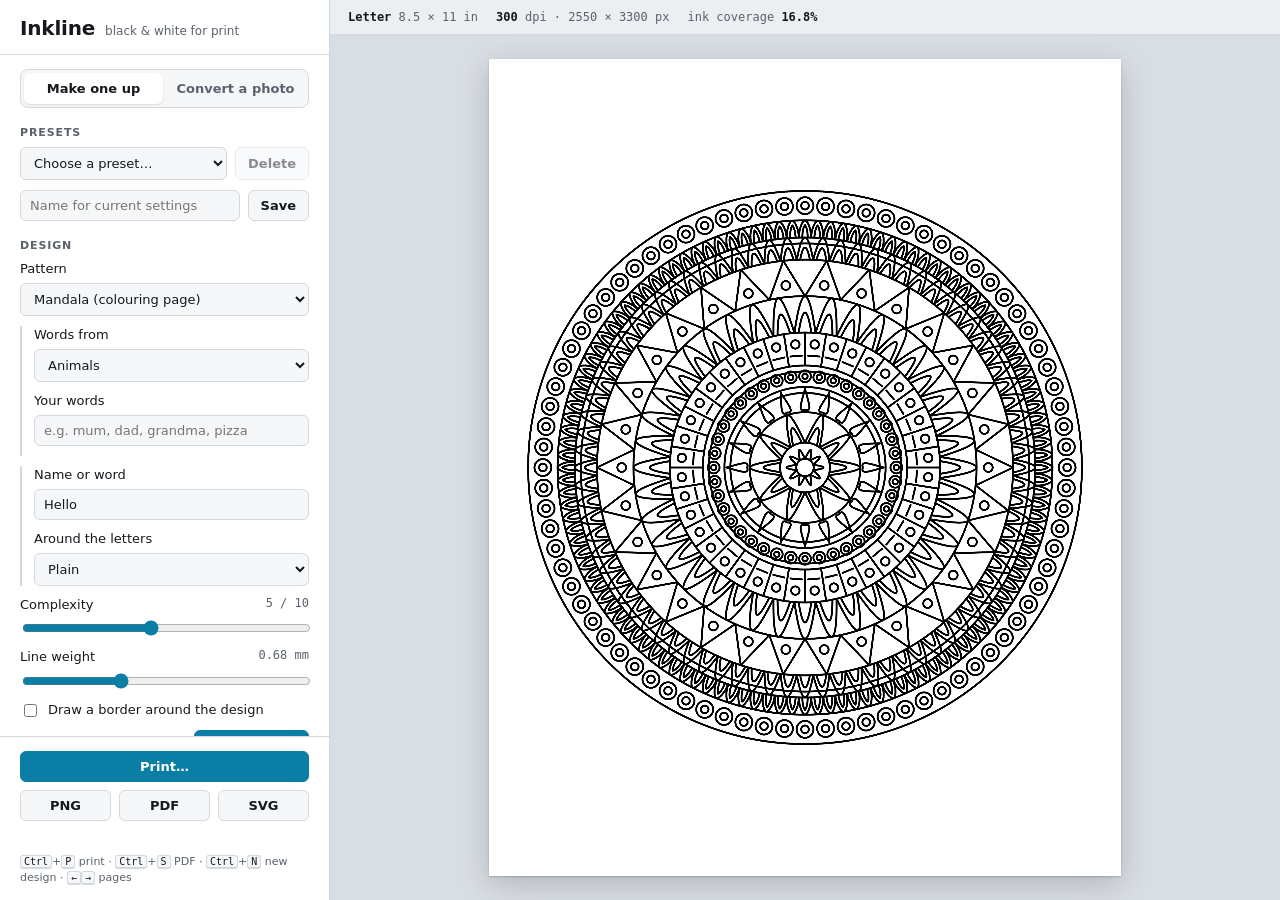
==== index.html @ 2d95c2a5 "Add engraving-style photos, the first photo style that saves as SVG - New photo style "Engraving lin" ====
<!doctype html>
<html lang="en">
<head>
<meta charset="utf-8">
<meta name="viewport" content="width=device-width,initial-scale=1">
<title>Inkline</title>
<style>
/* Layout: fixed control rail on the left, a "light table" on the right holding a true-to-scale sheet of paper. */
:root {
  --bg: #eceff2;
  --panel: #ffffff;
  --ink: #16181d;
  --muted: #5b626e;
  --line: #d3d8de;
  --accent: #0b7ea6;      /* process cyan, darkened for contrast */
  --accent-ink: #ffffff;
  --table: #d9dee4;
  --field: #f5f7f9;
  --font-ui: "Inter", "Cantarell", "Noto Sans", "Segoe UI", system-ui, sans-serif;
  --font-head: "Space Grotesk", "Inter", "Cantarell", "Noto Sans", system-ui, sans-serif;
  --font-mono: "JetBrains Mono", "IBM Plex Mono", "DejaVu Sans Mono", ui-monospace, monospace;
  color-scheme: light;
}
@media (prefers-color-scheme: dark) {
  :root:not([data-theme="light"]) {
    --bg: #121418; --panel: #1a1d22; --ink: #e7e9ed; --muted: #9aa2ad; --line: #2d323a;
    --accent: #4dc2e6; --accent-ink: #06222c; --table: #0b0d10; --field: #22262c; color-scheme: dark;
  }
}
:root[data-theme="dark"] {
  --bg: #121418; --panel: #1a1d22; --ink: #e7e9ed; --muted: #9aa2ad; --line: #2d323a;
  --accent: #4dc2e6; --accent-ink: #06222c; --table: #0b0d10; --field: #22262c; color-scheme: dark;
}
* { box-sizing: border-box; }
html, body { height: 100%; margin: 0; }
body { background: var(--bg); color: var(--ink); font: 14px/1.45 var(--font-ui); display: flex; overflow: hidden; }

aside { width: 330px; flex: none; background: var(--panel); border-right: 1px solid var(--line); display: flex; flex-direction: column; min-height: 0; }
.brand { padding: 18px 20px 14px; border-bottom: 1px solid var(--line); display: flex; align-items: baseline; gap: 10px; }
.brand h1 { font: 700 20px/1 var(--font-head); margin: 0; letter-spacing: -0.01em; }
.brand span { color: var(--muted); font-size: 12px; }
.brand .ver { margin-left: auto; font: 11px var(--font-mono); }
.scroll { overflow-y: auto; flex: 1; padding: 14px 20px 20px; display: flex; flex-direction: column; gap: 18px; }

.tabs { display: grid; grid-template-columns: 1fr 1fr; background: var(--field); border: 1px solid var(--line); border-radius: 8px; padding: 3px; gap: 3px; }
.tabs button { border: 0; background: transparent; color: var(--muted); font: 600 13px var(--font-ui); padding: 8px; border-radius: 6px; cursor: pointer; }
.tabs button[aria-selected="true"] { background: var(--panel); color: var(--ink); box-shadow: 0 1px 2px rgb(0 0 0 / .12); }

fieldset { border: 0; margin: 0; padding: 0; display: flex; flex-direction: column; gap: 10px; }
legend { font: 600 11px var(--font-ui); text-transform: uppercase; letter-spacing: .08em; color: var(--muted); margin-bottom: 8px; padding: 0; }
.row { display: flex; flex-direction: column; gap: 4px; }
.row label, .check { font-size: 13px; display: flex; justify-content: space-between; gap: 8px; }
.row output { font: 12px var(--font-mono); color: var(--muted); font-variant-numeric: tabular-nums; }
.pair { display: grid; grid-template-columns: 1fr 1fr; gap: 8px; }
select, .btn { font: 13px var(--font-ui); color: var(--ink); background: var(--field); border: 1px solid var(--line); border-radius: 6px; padding: 7px 9px; width: 100%; }
input[type="range"] { width: 100%; accent-color: var(--accent); }
.check { justify-content: flex-start; align-items: center; cursor: pointer; }
.check input { accent-color: var(--accent); }
.btn { cursor: pointer; text-align: center; font-weight: 600; }
.btn:hover { border-color: var(--accent); }
.btn:disabled { opacity: .5; cursor: default; }
.btn.primary { background: var(--accent); color: var(--accent-ink); border-color: var(--accent); }
.btn.primary:hover { filter: brightness(1.08); }
:focus-visible { outline: 2px solid var(--accent); outline-offset: 2px; }
.seedline { display: flex; gap: 8px; align-items: center; }
.seedline code { font: 12px var(--font-mono); color: var(--muted); flex: 1; }
.seedline .btn { width: auto; padding: 7px 14px; }
.stack { display: flex; flex-direction: column; gap: 18px; }
input[type="text"], input[type="number"] { font: 13px var(--font-ui); color: var(--ink); background: var(--field); border: 1px solid var(--line); border-radius: 6px; padding: 7px 9px; width: 100%; }
.sub { display: flex; flex-direction: column; gap: 10px; padding-left: 12px; border-left: 2px solid var(--line); }
.pager { display: flex; align-items: center; gap: 8px; }
.pager .btn { width: auto; padding: 5px 12px; }
.pager span { flex: 1; text-align: center; font: 12px var(--font-mono); color: var(--muted); font-variant-numeric: tabular-nums; }
.presetrow { display: grid; grid-template-columns: 1fr auto; gap: 8px; }
.presetrow .btn { width: auto; padding: 7px 12px; }
.pagetools { display: flex; gap: 8px; flex-wrap: wrap; }
.pbhead { display: flex; justify-content: space-between; align-items: center; gap: 8px; font-size: 13px; }
.btn.mini { width: auto; padding: 3px 8px; font-size: 12px; }
.photolist { list-style: none; margin: 0; padding: 0; display: flex; flex-direction: column; gap: 4px; max-height: 260px; overflow-y: auto; }
.photolist li { display: grid; grid-template-columns: 36px 1fr auto auto auto; align-items: center; gap: 6px; padding: 4px; border: 1px solid var(--line); border-radius: 6px; cursor: pointer; font-size: 12px; }
.photolist li.sel { border-color: var(--accent); background: var(--field); }
.photolist li img { width: 36px; height: 36px; object-fit: cover; border-radius: 4px; }
.photolist li span { overflow: hidden; text-overflow: ellipsis; white-space: nowrap; min-width: 0; }
.croprow { display: grid; grid-template-columns: 1fr 1fr 2fr; gap: 8px; }
#page.pannable { cursor: grab; touch-action: none; }
#page.pannable:active { cursor: grabbing; }
.hint { font-size: 12px; color: var(--muted); margin: 0; }
.drop { border: 1.5px dashed var(--line); border-radius: 8px; padding: 14px; text-align: center; color: var(--muted); font-size: 13px; display: flex; flex-direction: column; gap: 8px; }
.drop strong { color: var(--ink); font-weight: 600; word-break: break-all; }
.drop .pair .btn { padding: 6px; }

.foot { border-top: 1px solid var(--line); padding: 14px 20px; display: flex; flex-direction: column; gap: 8px; }
.foot .pair { gap: 8px; }
.trio { display: grid; grid-template-columns: repeat(3, 1fr); gap: 8px; }
#msg { font-size: 12px; color: var(--muted); min-height: 1.4em; }
#progress { width: 100%; height: 6px; accent-color: var(--accent); }
.keys { margin: 0; font-size: 11px; color: var(--muted); }
kbd { font: 10px var(--font-mono); border: 1px solid var(--line); border-bottom-width: 2px; border-radius: 3px; padding: 0 3px; background: var(--field); color: var(--ink); }

main { flex: 1; min-width: 0; display: flex; flex-direction: column; background: var(--table); }
.bar { display: flex; flex-wrap: wrap; gap: 6px 18px; padding: 10px 18px; font: 12px var(--font-mono); color: var(--muted); border-bottom: 1px solid var(--line); background: var(--bg); font-variant-numeric: tabular-nums; }
.bar b { color: var(--ink); font-weight: 600; }
.stage { flex: 1; min-height: 0; display: flex; align-items: center; justify-content: center; padding: 24px; position: relative; }
.stage.over { outline: 3px dashed var(--accent); outline-offset: -12px; }
#page { display: block; max-width: 100%; max-height: 100%; width: auto; height: auto; background: #fff; box-shadow: 0 1px 2px rgb(0 0 0 / .2), 0 8px 30px rgb(0 0 0 / .18); }
#busy { position: absolute; top: 34px; right: 34px; font: 12px var(--font-mono); background: var(--panel); color: var(--muted); padding: 4px 10px; border-radius: 99px; border: 1px solid var(--line); }

@media (max-width: 760px) {
  body { flex-direction: column; overflow: auto; }
  aside { width: 100%; border-right: 0; border-bottom: 1px solid var(--line); }
  .stage { min-height: 70vh; }
}
@media (prefers-reduced-motion: reduce) { * { transition: none !important; } }
</style>
</head>
<body>
<aside>
  <div class="brand"><h1>Inkline</h1><span>black &amp; white for print</span><span class="ver" id="ver"></span></div>
  <div class="scroll">
    <div class="tabs" role="tablist">
      <button id="tab-make" role="tab" aria-selected="true">Make one up</button>
      <button id="tab-convert" role="tab" aria-selected="false">Convert a photo</button>
    </div>

    <fieldset>
      <legend>Presets</legend>
      <div class="presetrow">
        <select id="preset" data-nopreset aria-label="Apply a preset"><option value="">Choose a preset…</option></select>
        <button class="btn" id="presetDel" disabled>Delete</button>
      </div>
      <div class="presetrow">
        <input type="text" id="presetName" data-nopreset maxlength="40" placeholder="Name for current settings" aria-label="Preset name">
        <button class="btn" id="presetSave">Save</button>
      </div>
    </fieldset>

    <div id="panel-make" class="stack">
    <fieldset>
      <legend>Design</legend>
      <div class="row"><label for="gen">Pattern</label>
        <select id="gen">
          <option value="mandala">Mandala (colouring page)</option>
          <option value="maze">Maze</option>
          <option value="truchet">Woven tiles</option>
          <option value="contour">Topographic contours</option>
          <option value="flow">Flow lines</option>
          <option value="dots">Dot-to-dot</option>
          <option value="sudoku">Sudoku</option>
          <option value="name">Name or word (bubble letters)</option>
          <option value="words">Word search</option>
        </select></div>
      <div class="sub" id="words-opts" hidden>
        <div class="row"><label for="wsTheme">Words from</label>
          <select id="wsTheme"><option value="animals">Animals</option><option value="ocean">Ocean</option><option value="space">Space</option><option value="food">Food</option><option value="weather">Weather</option><option value="sports">Sports</option><option value="custom">Your own list</option></select></div>
        <div class="row" id="wsWords-row" hidden><label for="wsWords">Your words</label><input type="text" id="wsWords" maxlength="300" placeholder="e.g. mum, dad, grandma, pizza"></div>
        <p class="hint" id="wsNote"></p>
      </div>
      <div class="sub" id="name-opts" hidden>
        <div class="row"><label for="nameText">Name or word</label><input type="text" id="nameText" maxlength="40" value="Hello" placeholder="e.g. Maya, Happy Birthday"></div>
        <div class="row"><label for="nameBg">Around the letters</label>
          <select id="nameBg"><option value="none">Plain</option><option value="flow">Flow lines</option><option value="contour">Contours</option><option value="truchet">Woven tiles</option></select></div>
      </div>
      <div class="row"><label for="complexity">Complexity <output id="complexity-o"></output></label><input type="range" id="complexity" min="1" max="10" value="5"></div>
      <div class="row"><label for="weight">Line weight <output id="weight-o"></output></label><input type="range" id="weight" min="1" max="10" value="4"></div>
      <label class="check"><input type="checkbox" id="frame"> Draw a border around the design</label>
      <div class="seedline"><code id="seed-o"></code><button class="btn primary" id="reroll" title="New design (Ctrl+N)">New design</button></div>
    </fieldset>


    <fieldset>
      <legend>Booklet</legend>
      <label class="check"><input type="checkbox" id="booklet"> Make a multi-page booklet</label>
      <div class="sub" id="book-opts" hidden>
        <div class="row"><label for="pages">Design pages <output id="pages-o"></output></label><input type="range" id="pages" min="2" max="40" value="10"></div>
        <label class="check"><input type="checkbox" id="ramp" checked> Get harder page by page</label>
        <label class="check"><input type="checkbox" id="mix"> Mix all five patterns</label>
        <label class="check"><input type="checkbox" id="cover" checked> Cover page</label>
        <label class="check"><input type="checkbox" id="pageNums" checked> Page numbers</label>
        <label class="check"><input type="checkbox" id="key" checked> Answer pages for puzzles (mazes, dot-to-dots, sudoku, word search)</label>
        <div class="pager"><button class="btn" id="prev" aria-label="Previous page">‹</button><span id="pagepos"></span><button class="btn" id="next" aria-label="Next page">›</button></div>
        <div class="pagetools"><button class="btn mini" id="pageNew">New design for this page</button><button class="btn mini" id="pageOrig" hidden>Back to original</button></div>
        <p class="hint">PDF and Print use every page. PNG and SVG save the page shown.</p>
      </div>
    </fieldset>
    </div>

    <fieldset id="panel-convert" hidden>
      <legend>Photo</legend>
      <div class="drop" id="drop">
        <span id="srcname">Drop an image anywhere, paste one, or</span>
        <div class="pair"><label class="btn" for="file">Open image…</label><button class="btn" id="sample">Use sample</button></div>
        <input type="file" id="file" accept="image/*" multiple hidden>
      </div>
      <label class="check"><input type="checkbox" id="photobook"> Make a photo book from several photos</label>
      <div class="sub" id="pbook-opts" hidden>
        <div class="pbhead"><span id="photocount"></span><label class="btn mini" for="file">Add photos…</label></div>
        <ol class="photolist" id="photolist"></ol>
        <label class="check"><input type="checkbox" id="pcover" checked> Cover page</label>
        <label class="check"><input type="checkbox" id="ppageNums" checked> Page numbers</label>
        <div class="pager"><button class="btn" id="pprev" aria-label="Previous page">‹</button><span id="ppagepos"></span><button class="btn" id="pnext" aria-label="Next page">›</button></div>
        <p class="hint">Click a photo to crop it; each photo keeps its own crop. PDF and Print use every page.</p>
      </div>
      <div class="row"><label>Crop</label>
        <div class="croprow">
          <button class="btn" id="rotl" title="Rotate left 90°" aria-label="Rotate left">↺</button>
          <button class="btn" id="rotr" title="Rotate right 90°" aria-label="Rotate right">↻</button>
          <button class="btn" id="cropreset">Reset</button>
        </div></div>
      <div class="row"><label for="zoom">Zoom <output id="zoom-o"></output></label><input type="range" id="zoom" min="100" max="400" value="100" data-nopreset></div>
      <div class="pair">
        <div class="row"><label for="panx">Move ↔</label><input type="range" id="panx" min="-100" max="100" value="0" data-nopreset></div>
        <div class="row"><label for="pany">Move ↕</label><input type="range" id="pany" min="-100" max="100" value="0" data-nopreset></div>
      </div>
      <p class="hint">Drag the preview to move the photo; scroll over it to zoom.</p>
      <div class="row"><label for="style">Style</label>
        <select id="style">
          <option value="fs">Dither: smooth (Floyd–Steinberg)</option>
          <option value="atkinson">Dither: crisp (Atkinson)</option>
          <option value="bayer">Dither: pattern (ordered)</option>
          <option value="halftone">Halftone dots</option>
          <option value="engrave">Engraving lines</option>
          <option value="threshold">Solid black &amp; white</option>
          <option value="line">Line drawing (colouring page)</option>
        </select></div>
      <div class="row"><label for="brightness">Brightness <output id="brightness-o"></output></label><input type="range" id="brightness" min="-100" max="100" value="0"></div>
      <div class="row"><label for="contrast">Contrast <output id="contrast-o"></output></label><input type="range" id="contrast" min="20" max="300" value="110"></div>
      <div class="row"><label for="threshold">Threshold / detail <output id="threshold-o"></output></label><input type="range" id="threshold" min="1" max="254" value="128"></div>
      <div class="row"><label for="dot">Dot size <output id="dot-o"></output></label><input type="range" id="dot" min="1" max="8" value="2"></div>
      <div class="pair">
        <div class="row"><label for="fit">Placement</label><select id="fit"><option value="contain">Fit inside</option><option value="cover">Fill page</option></select></div>
        <div class="row"><label for="invert">&nbsp;</label><label class="check"><input type="checkbox" id="invert"> Invert</label></div>
      </div>
    </fieldset>

    <fieldset>
      <legend>Page text</legend>
      <div class="row"><label for="title">Title</label><input type="text" id="title" maxlength="60" placeholder="e.g. Rainy Day Mazes"></div>
      <label class="check"><input type="checkbox" id="nameLine"> Add a "Name ______" line</label>
    </fieldset>

    <fieldset>
      <legend>Poster</legend>
      <label class="check"><input type="checkbox" id="poster"> Print it big, across several sheets</label>
      <div class="sub" id="poster-opts" hidden>
        <div class="pair">
          <div class="row"><label for="grid">Sheets</label>
            <select id="grid">
              <option value="2x2">2 × 2</option><option value="3x3">3 × 3</option><option value="4x4">4 × 4</option>
              <option value="2x1">2 across × 1</option><option value="3x2">3 across × 2</option>
              <option value="1x2">1 across × 2</option><option value="2x3">2 across × 3</option>
            </select></div>
          <div class="row"><label for="overlap">Overlap</label><select id="overlap"><option value="0.25">¼ in</option><option value="0.5">½ in</option><option value="0">None</option></select></div>
        </div>
        <p class="hint" id="poster-size"></p>
        <p class="hint">Each sheet is labelled (A1, A2…) with trim marks. Cut along the marks, then line up neighbouring sheets using the shared overlap strip.</p>
      </div>
    </fieldset>

    <fieldset>
      <legend>Paper</legend>
      <label class="check"><input type="checkbox" id="testpage" data-nopreset> Show the printer test page</label>
      <div id="fold-row" hidden>
        <label class="check"><input type="checkbox" id="fold"> Fold-and-staple book (2 pages per sheet)</label>
        <p class="hint" id="fold-hint" hidden></p>
      </div>
      <p class="hint" id="testpage-hint" hidden>Print it at 100% (&ldquo;Actual size&rdquo;), then check the squares with a ruler. Always portrait.</p>
      <div class="pair">
        <div class="row"><label for="paper">Size</label><select id="paper"><option value="letter">Letter</option><option value="a4">A4</option></select></div>
        <div class="row"><label for="orient">Orientation</label><select id="orient"><option value="portrait">Portrait</option><option value="landscape">Landscape</option></select></div>
      </div>
      <div class="pair">
        <div class="row"><label for="margin">Margin</label><select id="margin"><option value="0.25">¼ in</option><option value="0.5" selected>½ in</option><option value="0.75">¾ in</option><option value="1">1 in</option></select></div>
        <div class="row"><label for="dpi">Resolution</label><select id="dpi"><option value="150">150 dpi (draft)</option><option value="300" selected>300 dpi</option></select></div>
      </div>
    </fieldset>
  </div>
  <div class="foot">
    <button class="btn primary" id="print" title="Print (Ctrl+P)">Print…</button>
    <div class="trio"><button class="btn" id="save-png">PNG</button><button class="btn" id="save-pdf" title="Save PDF (Ctrl+S)">PDF</button><button class="btn" id="save-svg" title="Vector lines for Inkscape, Cricut, Silhouette or laser cutters">SVG</button></div>
    <div id="msg" role="status"></div>
    <progress id="progress" hidden aria-label="Saving progress"></progress>
    <p class="keys"><kbd>Ctrl</kbd>+<kbd>P</kbd> print · <kbd>Ctrl</kbd>+<kbd>S</kbd> PDF · <kbd>Ctrl</kbd>+<kbd>N</kbd> new design · <kbd>←</kbd><kbd>→</kbd> pages</p>
  </div>
</aside>
<main>
  <div class="bar" id="bar"></div>
  <div class="stage" id="stage"><canvas id="page" width="850" height="1100"></canvas><div id="busy" hidden>rendering…</div></div>
</main>

<script>
"use strict";
const $ = id => document.getElementById(id);
const page = $("page"), pctx = page.getContext("2d");
const PAPER = { letter: [8.5, 11], a4: [8.27, 11.69] };
const S = { mode: "make", seed: (Math.random() * 1e9) | 0, img: null, imgName: "", bookPage: 0, photos: [], sel: 0, imgSeq: 0, pageSeeds: {} };

/* ---------- helpers ---------- */
function mulberry32(a) { return function () { a |= 0; a = a + 0x6D2B79F5 | 0; let t = Math.imul(a ^ a >>> 15, 1 | a); t = t + Math.imul(t ^ t >>> 7, 61 | t) ^ t; return ((t ^ t >>> 14) >>> 0) / 4294967296; }; }
function makeNoise(seed) {
  const r = mulberry32(seed), perm = new Uint8Array(256), vals = new Float32Array(256);
  for (let i = 0; i < 256; i++) { perm[i] = i; vals[i] = r(); }
  for (let i = 255; i > 0; i--) { const j = (r() * (i + 1)) | 0; [perm[i], perm[j]] = [perm[j], perm[i]]; }
  const lat = (x, y) => vals[perm[(perm[x & 255] + y) & 255]];
  const n = (x, y) => {
    const xi = Math.floor(x), yi = Math.floor(y), xf = x - xi, yf = y - yi;
    const u = xf * xf * (3 - 2 * xf), v = yf * yf * (3 - 2 * yf);
    const a = lat(xi, yi), b = lat(xi + 1, yi), c = lat(xi, yi + 1), d = lat(xi + 1, yi + 1);
    return a + (b - a) * u + (c - a) * v + (a - b - c + d) * u * v;
  };
  return (x, y) => { let s = 0, amp = 0.5, f = 1, norm = 0; for (let o = 0; o < 4; o++) { s += amp * n(x * f + o * 17.3, y * f - o * 9.1); norm += amp; amp *= 0.5; f *= 2; } return s / norm; };
}
const v = id => $(id).type === "checkbox" ? $(id).checked : $(id).value;
const num = id => +$(id).value;

function geometry(orient = v("orient")) {
  let [w, h] = PAPER[v("paper")]; if (orient === "landscape") [w, h] = [h, w];
  const dpi = num("dpi"), m = +v("margin") * dpi;
  const W = Math.round(w * dpi), H = Math.round(h * dpi);
  return { w, h, dpi, W, H, box: { x: m, y: m, w: W - 2 * m, h: H - 2 * m } };
}

/* ---------- generators ---------- */
function circle(ctx, x, y, r) { ctx.beginPath(); ctx.arc(x, y, r, 0, Math.PI * 2); ctx.stroke(); }

function genMandala(ctx, box, rnd, cx_, lw) {
  const cx = box.x + box.w / 2, cy = box.y + box.h / 2, R = Math.min(box.w, box.h) / 2 - lw;
  const P = (r, a) => [cx + r * Math.cos(a), cy + r * Math.sin(a)];
  const rings = 3 + Math.round(cx_ * 1.1), r0 = R * 0.09;
  const ws = Array.from({ length: rings }, () => 0.6 + rnd() * 0.8), tot = ws.reduce((a, b) => a + b, 0);
  const motifs = ["petal", "circle", "scallop", "zigzag", "dots", "spokes", "teardrop"];
  const base = [6, 8, 10, 12][(rnd() * 4) | 0];
  // centre
  circle(ctx, cx, cy, r0); circle(ctx, cx, cy, r0 * 0.35);
  for (let k = 0; k < base; k++) { const a = k * 2 * Math.PI / base, h = Math.PI / base; ctx.beginPath(); ctx.moveTo(...P(r0 * 0.35, a - h)); ctx.quadraticCurveTo(...P(r0 * 1.15, a), ...P(r0 * 0.35, a + h)); ctx.stroke(); }
  let r1 = r0, last = "";
  for (let i = 0; i < rings; i++) {
    const r2 = r1 + (R - r0) * ws[i] / tot, rm = (r1 + r2) / 2, d = r2 - r1;
    let m; do { m = motifs[(rnd() * motifs.length) | 0]; } while (m === last); last = m;
    const target = 2 * Math.PI * rm / d * (0.8 + rnd() * 0.8);
    const n = Math.max(base, Math.round(target / base) * base), h = Math.PI / n;
    for (let k = 0; k < n; k++) {
      const a = k * 2 * h;
      ctx.beginPath();
      if (m === "petal") {
        ctx.moveTo(...P(r1, a - h * 0.95));
        ctx.bezierCurveTo(...P(r1 + d * 0.5, a - h * 1.05), ...P(r2, a - h * 0.35), ...P(r2, a));
        ctx.bezierCurveTo(...P(r2, a + h * 0.35), ...P(r1 + d * 0.5, a + h * 1.05), ...P(r1, a + h * 0.95));
        ctx.moveTo(...P(r1, a - h * 0.45));
        ctx.quadraticCurveTo(...P(r1 + d * 0.55, a - h * 0.4), ...P(r1 + d * 0.72, a));
        ctx.quadraticCurveTo(...P(r1 + d * 0.55, a + h * 0.4), ...P(r1, a + h * 0.45));
        ctx.stroke();
      } else if (m === "circle") {
        const rad = Math.min(d / 2, rm * Math.sin(h)) * 0.82;
        circle(ctx, ...P(rm, a), rad); circle(ctx, ...P(rm, a), rad * 0.45);
      } else if (m === "scallop") {
        ctx.moveTo(...P(r1, a - h)); ctx.quadraticCurveTo(...P(2 * r2 - r1, a), ...P(r1, a + h));
        ctx.moveTo(...P(r1, a - h * 0.6)); ctx.quadraticCurveTo(...P(r1 + d * 1.1, a), ...P(r1, a + h * 0.6));
        ctx.stroke();
      } else if (m === "zigzag") {
        ctx.moveTo(...P(r1, a - h)); ctx.lineTo(...P(r2, a)); ctx.lineTo(...P(r1, a + h)); ctx.stroke();
        circle(ctx, ...P(r1 + d * 0.32, a), Math.min(d * 0.12, rm * h * 0.3));
      } else if (m === "dots") {
        circle(ctx, ...P(rm, a), Math.min(d / 2, rm * Math.sin(h)) * 0.55);
        circle(ctx, ...P(r1 + d * 0.22, a + h), Math.min(d, rm * h) * 0.12);
        circle(ctx, ...P(r2 - d * 0.22, a + h), Math.min(d, rm * h) * 0.12);
      } else if (m === "spokes") {
        ctx.moveTo(...P(r1, a)); ctx.lineTo(...P(r2, a));
        ctx.moveTo(...P(r1 + d * 0.3, a + h * 0.35)); ctx.lineTo(...P(r1 + d * 0.3, a + h * 1.65));
        ctx.stroke();
        circle(ctx, ...P(r1 + d * 0.65, a + h), Math.min(d * 0.18, rm * h * 0.45));
      } else {
        const tip = P(r2 - lw, a);
        ctx.moveTo(...tip);
        ctx.bezierCurveTo(...P(rm, a - h * 0.25), ...P(r1, a - h * 0.95), ...P(r1 + d * 0.1, a));
        ctx.bezierCurveTo(...P(r1, a + h * 0.95), ...P(rm, a + h * 0.25), ...tip);
        ctx.stroke();
      }
    }
    circle(ctx, cx, cy, r2);
    if (rnd() < 0.35 && d > lw * 8) circle(ctx, cx, cy, r2 - lw * 3);
    r1 = r2;
  }
}

// Grid size for a maze in a given box. Answer keys reuse the puzzle page's grid so they draw the same maze.
function mazeGrid(box, c) { const cols = 8 + c * 5; return { cols, rows: Math.max(2, Math.floor(box.h / (box.w / cols))) }; }

function genMaze(ctx, box, rnd, c, opts = {}) {
  const { cols, rows } = opts.grid || mazeGrid(box, c), cs = Math.min(box.w / cols, box.h / rows);
  const ox = box.x + (box.w - cols * cs) / 2, oy = box.y + (box.h - rows * cs) / 2;
  const E = new Uint8Array(cols * rows).fill(1), Sw = new Uint8Array(cols * rows).fill(1), seen = new Uint8Array(cols * rows);
  const parent = new Int32Array(cols * rows).fill(-1);   // carving tree: following parents from any cell leads to the entrance
  const stack = [0]; seen[0] = 1;
  while (stack.length) {
    const cur = stack[stack.length - 1], x = cur % cols, y = (cur / cols) | 0, nb = [];
    if (x > 0 && !seen[cur - 1]) nb.push(cur - 1);
    if (x < cols - 1 && !seen[cur + 1]) nb.push(cur + 1);
    if (y > 0 && !seen[cur - cols]) nb.push(cur - cols);
    if (y < rows - 1 && !seen[cur + cols]) nb.push(cur + cols);
    if (!nb.length) { stack.pop(); continue; }
    const nx = nb[(rnd() * nb.length) | 0];
    if (nx === cur + 1) E[cur] = 0; else if (nx === cur - 1) E[nx] = 0; else if (nx === cur + cols) Sw[cur] = 0; else Sw[nx] = 0;
    seen[nx] = 1; parent[nx] = cur; stack.push(nx);
  }
  if (opts.solve) {   // answer key: walk parents from the exit cell back to the entrance, drawn in grey under the walls
    const centre = i => [ox + (i % cols + 0.5) * cs, oy + (((i / cols) | 0) + 0.5) * cs];
    ctx.save(); ctx.strokeStyle = "#8a8a8a"; ctx.lineWidth = cs * 0.38; ctx.lineCap = "round"; ctx.lineJoin = "round";
    ctx.beginPath(); ctx.moveTo(ox + cs * 1.5 + cols * cs - cs, oy + rows * cs - cs / 2);   // off the exit edge
    for (let i = cols * rows - 1; i !== -1; i = parent[i]) ctx.lineTo(...centre(i));
    ctx.lineTo(ox + cs / 2, oy - cs / 2);                                                 // off the entrance edge
    ctx.stroke(); ctx.restore();
  }
  ctx.lineCap = "square"; ctx.beginPath();
  ctx.moveTo(ox + cs, oy); ctx.lineTo(ox + cols * cs, oy); ctx.lineTo(ox + cols * cs, oy + rows * cs - cs);   // gap = exit bottom-right
  ctx.moveTo(ox + cols * cs - cs, oy + rows * cs); ctx.lineTo(ox, oy + rows * cs); ctx.lineTo(ox, oy + cs);   // gap = entrance top-left
  for (let y = 0; y < rows; y++) for (let x = 0; x < cols; x++) {
    const i = y * cols + x, X = ox + x * cs, Y = oy + y * cs;
    if (E[i] && x < cols - 1) { ctx.moveTo(X + cs, Y); ctx.lineTo(X + cs, Y + cs); }
    if (Sw[i] && y < rows - 1) { ctx.moveTo(X, Y + cs); ctx.lineTo(X + cs, Y + cs); }
  }
  ctx.stroke();
}

function genTruchet(ctx, box, rnd, c) {
  const s = box.w / (3 + c * 1.5), cols = Math.ceil(box.w / s), rows = Math.ceil(box.h / s);
  ctx.save(); ctx.beginPath(); ctx.rect(box.x, box.y, box.w, box.h); ctx.clip();
  const radii = c > 3 ? [0.3, 0.5, 0.7] : [0.5];
  ctx.beginPath();
  for (let y = 0; y < rows; y++) for (let x = 0; x < cols; x++) {
    const X = box.x + x * s, Y = box.y + y * s, flip = rnd() < 0.5;
    for (const k of radii) {
      const r = k * s;
      if (flip) {
        ctx.moveTo(X + r, Y); ctx.arc(X, Y, r, 0, Math.PI / 2);
        ctx.moveTo(X + s - r, Y + s); ctx.arc(X + s, Y + s, r, Math.PI, Math.PI * 1.5);
      } else {
        ctx.moveTo(X + s, Y + r); ctx.arc(X + s, Y, r, Math.PI / 2, Math.PI);
        ctx.moveTo(X + r, Y + s); ctx.arc(X, Y + s, r, 0, -Math.PI / 2, true);
      }
    }
  }
  ctx.stroke(); ctx.restore();
}

function genContour(ctx, box, rnd, c, lw, dpi, seed) {
  const noise = makeNoise(seed), step = Math.max(3, Math.round(dpi / 45)), f = 1 / (Math.max(box.w, box.h) * 0.32);
  const cols = Math.ceil(box.w / step) + 1, rows = Math.ceil(box.h / step) + 1, F = new Float32Array(cols * rows);
  let lo = 1, hi = 0;
  for (let j = 0; j < rows; j++) for (let i = 0; i < cols; i++) { const z = noise(i * step * f, j * step * f); F[j * cols + i] = z; if (z < lo) lo = z; if (z > hi) hi = z; }
  const levels = 8 + c * 3;
  const T = { 1: [["L", "B"]], 2: [["B", "R"]], 3: [["L", "R"]], 4: [["T", "R"]], 5: [["T", "R"], ["L", "B"]], 6: [["T", "B"]], 7: [["L", "T"]], 8: [["L", "T"]], 9: [["T", "B"]], 10: [["L", "T"], ["B", "R"]], 11: [["T", "R"]], 12: [["L", "R"]], 13: [["B", "R"]], 14: [["L", "B"]] };
  ctx.save(); ctx.beginPath(); ctx.rect(box.x, box.y, box.w, box.h); ctx.clip();
  for (let k = 0; k < levels; k++) {
    const L = lo + (hi - lo) * (k + 0.5) / levels;
    ctx.lineWidth = k % 5 === 4 ? lw * 2 : lw;           // every fifth line is an index contour, like a real topo map
    ctx.beginPath();
    for (let j = 0; j < rows - 1; j++) for (let i = 0; i < cols - 1; i++) {
      const a = F[j * cols + i], b = F[j * cols + i + 1], cc = F[(j + 1) * cols + i + 1], d = F[(j + 1) * cols + i];
      const idx = (a > L ? 8 : 0) | (b > L ? 4 : 0) | (cc > L ? 2 : 0) | (d > L ? 1 : 0);
      if (idx === 0 || idx === 15) continue;
      const x0 = box.x + i * step, y0 = box.y + j * step;
      const pt = e => e === "T" ? [x0 + step * (L - a) / (b - a), y0] : e === "R" ? [x0 + step, y0 + step * (L - b) / (cc - b)]
        : e === "B" ? [x0 + step * (L - d) / (cc - d), y0 + step] : [x0, y0 + step * (L - a) / (d - a)];
      for (const [p, q] of T[idx]) { ctx.moveTo(...pt(p)); ctx.lineTo(...pt(q)); }
    }
    ctx.stroke();
  }
  ctx.restore();
}

function genFlow(ctx, box, rnd, c, seed) {
  const noise = makeNoise(seed), f = 1 / (Math.max(box.w, box.h) * 0.45);
  const sep = box.w / (16 + c * 5), cs = sep * 0.5, gw = Math.ceil(box.w / cs) + 1, gh = Math.ceil(box.h / cs) + 1;
  const occ = new Int32Array(gw * gh).fill(-1), stepLen = sep * 0.25;
  const cell = (x, y) => [((x - box.x) / cs) | 0, ((y - box.y) / cs) | 0];
  const blocked = (x, y, id) => { const [gx, gy] = cell(x, y); for (let dy = -1; dy <= 1; dy++) for (let dx = -1; dx <= 1; dx++) { const X = gx + dx, Y = gy + dy; if (X < 0 || Y < 0 || X >= gw || Y >= gh) continue; const o = occ[Y * gw + X]; if (o !== -1 && o !== id) return true; } return false; };
  const inside = (x, y) => x >= box.x && y >= box.y && x <= box.x + box.w && y <= box.y + box.h;
  const trace = (x, y, dir, id) => { const pts = []; for (let s = 0; s < 800; s++) { if (!inside(x, y) || blocked(x, y, id)) break; pts.push([x, y]); const a = noise(x * f, y * f) * Math.PI * 4; x += Math.cos(a) * stepLen * dir; y += Math.sin(a) * stepLen * dir; } return pts; };
  const seeds = [];
  for (let y = box.y + sep / 2; y < box.y + box.h; y += sep) for (let x = box.x + sep / 2; x < box.x + box.w; x += sep) seeds.push([x + (rnd() - 0.5) * sep, y + (rnd() - 0.5) * sep]);
  for (let i = seeds.length - 1; i > 0; i--) { const j = (rnd() * (i + 1)) | 0; [seeds[i], seeds[j]] = [seeds[j], seeds[i]]; }
  ctx.lineJoin = "round"; ctx.lineCap = "round"; let id = 0;
  for (const [sx, sy] of seeds) {
    if (!inside(sx, sy) || blocked(sx, sy, id)) continue;
    const pts = trace(sx, sy, -1, id).reverse().concat(trace(sx, sy, 1, id).slice(1));
    if (pts.length < 10) continue;
    for (const [x, y] of pts) { const [gx, gy] = cell(x, y); if (gx >= 0 && gy >= 0 && gx < gw && gy < gh) occ[gy * gw + gx] = id; }
    ctx.beginPath(); ctx.moveTo(...pts[0]); for (const p of pts) ctx.lineTo(...p); ctx.stroke(); id++;
  }
}

/* ---------- dot-to-dot ----------
   Shapes live in unit space (about -1..1, y down). Each outline point is [x, y, corner]: corners always
   get a dot so a house keeps its square corners; smooth points are rounded with Catmull-Rom.
   extras are fixed details (an eye, a door) drawn as lines so the finished picture reads clearly. */
const DOT_SHAPES = {
  star(rnd) {
    const n = 5 + ((rnd() * 3) | 0), pts = [];
    for (let i = 0; i < 2 * n; i++) { const a = -Math.PI / 2 + i * Math.PI / n, r = i % 2 ? 0.42 : 1; pts.push([r * Math.cos(a), r * Math.sin(a), true]); }
    return { pts, extras: [] };
  },
  heart() {
    const pts = [];
    for (let i = 0; i < 64; i++) {
      const t = i / 64 * 2 * Math.PI;
      pts.push([Math.sin(t) ** 3, -(13 * Math.cos(t) - 5 * Math.cos(2 * t) - 2 * Math.cos(3 * t) - Math.cos(4 * t)) / 16, i === 0 || i === 32]);
    }
    return { pts, extras: [] };
  },
  fish() {
    const P = (x, y, c = false) => [x, y, c];
    return {
      pts: [P(-1, 0, true), P(-0.55, -0.48), P(0, -0.55), P(0.45, -0.3), P(0.62, -0.08, true), P(1, -0.48, true), P(0.86, 0, true),
            P(1, 0.48, true), P(0.62, 0.08, true), P(0.45, 0.3), P(0, 0.55), P(-0.55, 0.48)],
      extras: [{ circle: [-0.58, -0.12, 0.08] }, { line: [[-0.3, -0.38], [-0.22, 0], [-0.3, 0.38]] }],
    };
  },
  house() {
    const pts = [[-0.75, 1], [-0.75, -0.05], [-0.95, -0.05], [0, -0.95], [0.45, -0.524], [0.45, -0.85], [0.65, -0.85], [0.65, -0.334],
                 [0.95, -0.05], [0.75, -0.05], [0.75, 1]].map(([x, y]) => [x, y, true]);
    return { pts, extras: [{ line: [[-0.15, 1], [-0.15, 0.45], [0.15, 0.45], [0.15, 1]] }, { line: [[0.32, 0.2], [0.58, 0.2], [0.58, 0.46], [0.32, 0.46], [0.32, 0.2]] }] };
  },
  flower(rnd) {
    const n = 5 + ((rnd() * 3) | 0), per = 16, pts = [];
    for (let i = 0; i < n * per; i++) {
      const t = i / (n * per) * 2 * Math.PI, r = 0.42 + 0.58 * Math.abs(Math.sin(n * t / 2));
      // valleys and petal tips always get a dot, so even a few dots trace petals, not a cog
      pts.push([r * Math.cos(t - Math.PI / 2), r * Math.sin(t - Math.PI / 2), i % per === 0 || i % per === per / 2]);
    }
    // 4 dots per petal can only draw a pointed box (the old "cog"); 6 is the fewest that reads as a round petal
    return { pts, extras: [{ circle: [0, 0, 0.24] }], minDots: n * 6 };
  },
  blob(rnd) {
    const k = [2, 3, 4].map(f => ({ f, a: 0.05 + rnd() * 0.1, p: rnd() * 6.3 })), pts = [];
    for (let i = 0; i < 72; i++) { const t = i / 72 * 2 * Math.PI, r = 0.75 + k.reduce((s, q) => s + q.a * Math.cos(q.f * t + q.p), 0); pts.push([r * Math.cos(t), r * Math.sin(t), false]); }
    return { pts, extras: [] };
  },
};

// Dense closed outline from shape points: straight between corners, Catmull-Rom elsewhere.
function denseOutline(pts) {
  const n = pts.length, out = [];
  for (let i = 0; i < n; i++) {
    const p1 = pts[i], p2 = pts[(i + 1) % n];
    out.push([p1[0], p1[1], p1[2]]);
    if (p1[2] && p2[2]) continue;                      // straight edge between corners
    const p0 = p1[2] ? p1 : pts[(i - 1 + n) % n], p3 = p2[2] ? p2 : pts[(i + 2) % n];   // a corner is its own tangent neighbour
    for (let s = 1; s < 10; s++) {
      const t = s / 10, t2 = t * t, t3 = t2 * t;
      const f = k => 0.5 * (2 * p1[k] + (-p0[k] + p2[k]) * t + (2 * p0[k] - 5 * p1[k] + 4 * p2[k] - p3[k]) * t2 + (-p0[k] + 3 * p1[k] - 3 * p2[k] + p3[k]) * t3);
      out.push([f(0), f(1), false]);
    }
  }
  return out;
}

function genDots(ctx, box, rnd, c, lw, g, opts = {}) {
  const names = Object.keys(DOT_SHAPES), shapeName = names[(rnd() * names.length) | 0], shape = DOT_SHAPES[shapeName](rnd);
  let line = denseOutline(shape.pts);
  // clockwise on screen (positive shoelace area with y down), starting from the top-most corner or point
  if (line.reduce((a, p, i) => { const q = line[(i + 1) % line.length]; return a + p[0] * q[1] - q[0] * p[1]; }, 0) < 0) line.reverse();
  const cand = line.some(p => p[2]) ? line.map((p, i) => [p, i]).filter(([p]) => p[2]) : line.map((p, i) => [p, i]);
  const s0 = cand.reduce((b, x) => (x[0][1] < b[0][1] - 1e-9 || (Math.abs(x[0][1] - b[0][1]) < 1e-9 && x[0][0] < b[0][0]) ? x : b))[1];
  line = line.slice(s0).concat(line.slice(0, s0));
  // fit to the box, leaving room for numbers around the outside
  const xs = line.map(p => p[0]), ys = line.map(p => p[1]), bw = Math.max(...xs) - Math.min(...xs), bh = Math.max(...ys) - Math.min(...ys);
  const sc = Math.min(box.w * 0.8 / bw, box.h * 0.8 / bh), ox = box.x + box.w / 2 - (Math.min(...xs) + bw / 2) * sc, oy = box.y + box.h / 2 - (Math.min(...ys) + bh / 2) * sc;
  const T = ([x, y]) => [ox + x * sc, oy + y * sc];
  const P = line.map(p => [...T(p), p[2]]), M = P.length;
  // place dots: every corner, then the rest spread along each stretch in proportion to its length
  const N = Math.max(10 + c * 8, shape.minDots || 0), cornerIdx = P.map((p, i) => (p[2] ? i : -1)).filter(i => i >= 0);
  const anchors = cornerIdx.length ? cornerIdx : [0];
  // outline length from point a forward to point b; a === b (a shape with no corners) means all the way round
  const segLen = (a, b) => { let L = 0, i = a; do { const j = (i + 1) % M; L += Math.hypot(P[j][0] - P[i][0], P[j][1] - P[i][1]); i = j; } while (i !== b); return L; };
  const spans = anchors.map((a, k) => [a, anchors[(k + 1) % anchors.length]]);
  const lens = spans.map(([a, b]) => segLen(a, b));
  const total = lens.reduce((s, x) => s + x, 0), spare = Math.max(0, N - anchors.length);
  const dots = [];
  spans.forEach(([a, b], k) => {
    dots.push([P[a][0], P[a][1]]);
    const m = Math.round(spare * lens[k] / total);
    if (!m) return;
    const step = lens[k] / (m + 1); let need = step, i = a, acc = 0;
    while (dots.length < 1e4 && need < lens[k] - 1e-6) {
      const j = (i + 1) % M, d = Math.hypot(P[j][0] - P[i][0], P[j][1] - P[i][1]);
      if (acc + d >= need) { const t = (need - acc) / d; dots.push([P[i][0] + (P[j][0] - P[i][0]) * t, P[i][1] + (P[j][1] - P[i][1]) * t]); need += step; continue; }
      acc += d; i = j; if (i === b) break;
    }
  });
  const ex = fn => { ctx.beginPath(); fn(); ctx.stroke(); };
  ctx.save(); ctx.lineWidth = lw; ctx.strokeStyle = "#000"; ctx.fillStyle = "#000"; ctx.lineCap = "round"; ctx.lineJoin = "round";
  for (const e of shape.extras) {   // fixed details, drawn in both the puzzle and the answer
    if (e.circle) { const [x, y] = T(e.circle); ex(() => ctx.arc(x, y, e.circle[2] * sc, 0, Math.PI * 2)); }
    if (e.line) ex(() => e.line.forEach((p, i) => (i ? ctx.lineTo : ctx.moveTo).call(ctx, ...T(p))));
  }
  const rd = Math.max(lw * 0.9, g.dpi * 0.016);
  if (opts.connect) {                // answer key: the finished picture
    ctx.beginPath(); dots.forEach((d, i) => (i ? ctx.lineTo(...d) : ctx.moveTo(...d))); ctx.closePath(); ctx.stroke();
    dots.forEach(d => { ctx.beginPath(); ctx.arc(d[0], d[1], rd * 0.8, 0, Math.PI * 2); ctx.fill(); });
    ctx.restore(); return { shape: shapeName, dots: dots.length, overlaps: 0 };
  }
  // numbers sit outside the outline; try a few angles so they don't land on other numbers or dots
  let spacing = Infinity; for (let i = 0; i < dots.length; i++) { const q = dots[(i + 1) % dots.length]; spacing = Math.min(spacing, Math.hypot(q[0] - dots[i][0], q[1] - dots[i][1])); }
  const fs = Math.max(g.dpi * 0.085, Math.min(g.dpi * 0.17, spacing * 0.6));
  const cx = box.x + box.w / 2, cy = box.y + box.h / 2, placed = [];
  ctx.font = `600 ${fs}px ${FONT}`; ctx.textAlign = "center"; ctx.textBaseline = "alphabetic";
  // the fixed details (eye, door, flower centre) are obstacles too: sample points along them
  const detail = [];
  for (const e of shape.extras) {
    if (e.circle) for (let k = 0; k < 32; k++) { const a = k / 32 * 2 * Math.PI; detail.push(T([e.circle[0] + e.circle[2] * Math.cos(a), e.circle[1] + e.circle[2] * Math.sin(a)])); }
    if (e.line) for (let k = 1; k < e.line.length; k++) for (let t = 0; t <= 1; t += 1 / 8) {
      const [a, b] = [e.line[k - 1], e.line[k]]; detail.push(T([a[0] + (b[0] - a[0]) * t, a[1] + (b[1] - a[1]) * t]));
    }
  }
  const inBox = r => r.x >= box.x && r.y >= box.y && r.x + r.w <= box.x + box.w && r.y + r.h <= box.y + box.h;
  const near = (pts, r, pad) => pts.some(d => d[0] > r.x - pad && d[0] < r.x + r.w + pad && d[1] > r.y - pad && d[1] < r.y + r.h + pad);
  const hits = r => !inBox(r) || placed.some(q => r.x < q.x + q.w && q.x < r.x + r.w && r.y < q.y + q.h && q.y < r.y + r.h)
    || near(dots, r, rd) || near(detail, r, lw);
  let overlaps = 0;
  dots.forEach((d, i) => {
    const a = dots[(i - 1 + dots.length) % dots.length], b = dots[(i + 1) % dots.length];
    let nx = -(b[1] - a[1]), ny = b[0] - a[0], nl = Math.hypot(nx, ny) || 1; nx /= nl; ny /= nl;
    if (nx * (d[0] - cx) + ny * (d[1] - cy) < 0) { nx = -nx; ny = -ny; }   // point away from the middle
    const label = String(i + 1), w = ctx.measureText(label).width, h = fs * 0.8;
    // outward first, then turned, then farther out, then pointing inward as a last resort
    let best = null, clear = false;
    search: for (const far of [1, 1.9]) for (const turn of [0, 0.5, -0.5, 1, -1, 1.5, -1.5, Math.PI]) {
      const ca = Math.cos(turn), sa = Math.sin(turn), ux = nx * ca - ny * sa, uy = nx * sa + ny * ca;
      const off = (rd + fs * 0.35) * far + Math.abs(ux) * w / 2 + Math.abs(uy) * h / 2;
      const r = { x: d[0] + ux * off - w / 2, y: d[1] + uy * off - h / 2, w, h };
      if (!best) best = r;
      if (!hits(r)) { best = r; clear = true; break search; }
    }
    if (!clear) overlaps++;
    placed.push(best);
    ctx.fillText(label, best.x + w / 2, best.y + h * 0.9);
  });
  dots.forEach((d, i) => { ctx.beginPath(); ctx.arc(d[0], d[1], rd, 0, Math.PI * 2); ctx.fill(); });
  ctx.lineWidth = Math.max(1, lw * 0.6);
  ctx.beginPath(); ctx.arc(dots[0][0], dots[0][1], rd * 2.4, 0, Math.PI * 2); ctx.stroke();   // ring marks where to start
  ctx.restore();
  return { shape: shapeName, dots: dots.length, overlaps, fs: fs / g.dpi, labels: placed };
}

/* ---------- sudoku ----------
   Grids are 81-cell arrays (row by row), 0 = empty. Candidates are bit masks over bits 1..9.
   The generator fills a full grid, then removes symmetric pairs of givens, keeping a removal only if
   the puzzle still has exactly one solution, so every printed puzzle is fair. */
const popcount = m => { let n = 0; while (m) { m &= m - 1; n++; } return n; };
function sudokuCandidates(grid, i) {
  const r = (i / 9) | 0, c = i % 9, br = r - (r % 3), bc = c - (c % 3);
  let used = 0;
  for (let k = 0; k < 9; k++) used |= (1 << grid[r * 9 + k]) | (1 << grid[k * 9 + c]) | (1 << grid[(br + ((k / 3) | 0)) * 9 + bc + (k % 3)]);
  return ~used & 0x3fe;
}
// The empty cell with the fewest candidates (most constrained first keeps search tiny), or -1 when full.
function sudokuPick(grid) {
  let best = -1, mask = 0, n = 10;
  for (let i = 0; i < 81 && n > 0; i++) if (!grid[i]) { const m = sudokuCandidates(grid, i), k = popcount(m); if (k < n) { best = i; mask = m; n = k; } }
  return { best, mask, n };
}
// Number of solutions, counting no further than `limit`. Leaves the grid as it found it.
function countSolutions(grid, limit = 2) {
  const { best, mask, n } = sudokuPick(grid);
  if (best < 0) return 1;
  if (n === 0) return 0;
  let total = 0;
  for (let d = 1; d <= 9 && total < limit; d++) if (mask & (1 << d)) { grid[best] = d; total += countSolutions(grid, limit - total); }
  grid[best] = 0;
  return total;
}
function fillSudoku(grid, rnd) {
  const { best, mask } = sudokuPick(grid);
  if (best < 0) return true;
  const ds = [1, 2, 3, 4, 5, 6, 7, 8, 9].filter(d => mask & (1 << d));
  for (let i = ds.length - 1; i > 0; i--) { const j = (rnd() * (i + 1)) | 0; [ds[i], ds[j]] = [ds[j], ds[i]]; }
  for (const d of ds) { grid[best] = d; if (fillSudoku(grid, rnd)) return true; }
  grid[best] = 0;
  return false;
}
// Complexity 1..10 aims for 48 down to ~25 givens; the uniqueness rule may stop a little above the target.
function makeSudoku(rnd, c) {
  const solution = new Array(81).fill(0); fillSudoku(solution, rnd);
  const puzzle = solution.slice(), target = Math.round(48 - (c - 1) * 2.6);
  const order = Array.from({ length: 41 }, (_, i) => i);   // cell i pairs with 80 - i (180° symmetry); 40 is the centre
  for (let i = order.length - 1; i > 0; i--) { const j = (rnd() * (i + 1)) | 0; [order[i], order[j]] = [order[j], order[i]]; }
  let clues = 81;
  for (const i of order) {
    if (clues <= target) break;
    const cells = i === 40 ? [40] : [i, 80 - i], keep = cells.map(k => puzzle[k]);
    cells.forEach(k => { puzzle[k] = 0; });
    if (countSolutions(puzzle, 2) === 1) clues -= cells.length;
    else cells.forEach((k, n) => { puzzle[k] = keep[n]; });
  }
  // Pairs often can't both go near the top of the range even when one can, so finish with single cells.
  // Only the hardest puzzles reach this, trading perfect symmetry for the difficulty the slider promises.
  if (clues > target) {
    const singles = Array.from({ length: 81 }, (_, i) => i).filter(i => puzzle[i]);
    for (let i = singles.length - 1; i > 0; i--) { const j = (rnd() * (i + 1)) | 0; [singles[i], singles[j]] = [singles[j], singles[i]]; }
    for (const k of singles) {
      if (clues <= target) break;
      const keep = puzzle[k]; puzzle[k] = 0;
      if (countSolutions(puzzle, 2) === 1) clues--; else puzzle[k] = keep;
    }
  }
  return { puzzle, solution, clues };
}
const sudokuLevel = clues => clues >= 42 ? "Easy" : clues >= 34 ? "Medium" : clues >= 28 ? "Hard" : "Expert";

function genSudoku(ctx, box, rnd, c, lw, g, opts = {}) {
  const { puzzle, solution, clues } = makeSudoku(rnd, c);
  const cap = opts.solve ? 0 : Math.min(box.h * 0.08, g.dpi * 0.35);
  const side = Math.min(box.w, box.h - cap) * 0.94, cs = side / 9;
  const x0 = box.x + (box.w - side) / 2, y0 = box.y + (box.h - cap - side) / 2;
  ctx.save();
  ctx.lineCap = "square"; ctx.strokeStyle = "#000";
  for (let k = 0; k <= 9; k++) {   // thin cell lines, thicker 3x3 box lines, thickest border
    ctx.lineWidth = k % 3 ? lw * 0.35 : k === 0 || k === 9 ? lw * 1.3 : lw;
    ctx.beginPath();
    ctx.moveTo(x0 + k * cs, y0); ctx.lineTo(x0 + k * cs, y0 + side);
    ctx.moveTo(x0, y0 + k * cs); ctx.lineTo(x0 + side, y0 + k * cs);
    ctx.stroke();
  }
  const fs = cs * 0.62; ctx.textAlign = "center"; ctx.textBaseline = "alphabetic";
  for (let i = 0; i < 81; i++) {
    const given = !!puzzle[i]; if (!given && !opts.solve) continue;
    ctx.font = `${given ? 700 : 400} ${fs}px ${FONT}`; ctx.fillStyle = given ? "#000" : "#777";
    ctx.fillText(String(given ? puzzle[i] : solution[i]), x0 + (i % 9 + 0.5) * cs, y0 + (((i / 9) | 0) + 0.5) * cs + fs * 0.36);
  }
  if (!opts.solve) {
    ctx.font = `400 ${Math.min(g.dpi * 0.13, cap * 0.5)}px ${FONT}`; ctx.fillStyle = "#555";
    ctx.fillText(`${sudokuLevel(clues)} · ${clues} clues`, box.x + box.w / 2, y0 + side + cap * 0.7);
  }
  ctx.restore();
  return { clues, level: sudokuLevel(clues) };
}

/* ---------- name pages ----------
   Bubble letters for colouring: each line is stroked wide in black, then a little narrower in white,
   then filled white. Where neighbouring letters' outlines overlap, the white pass erases the black
   between them, so the word becomes one puffy, connected outline. An optional pattern goes underneath. */

// Split words into n lines so the widest line is as narrow as possible (small dynamic programme).
function balanceLines(words, n, width) {
  const W = words.length, memo = new Map(), lineW = (a, b) => width(words.slice(a, b).join(" "));
  const best = (i, k) => {
    const key = i * 64 + k; if (memo.has(key)) return memo.get(key);
    let res;
    if (k === 1) res = { cost: lineW(i, W), lines: [words.slice(i).join(" ")] };
    else {
      res = { cost: Infinity, lines: [] };
      for (let j = i + 1; j <= W - k + 1; j++) {
        const rest = best(j, k - 1), cost = Math.max(lineW(i, j), rest.cost);
        if (cost < res.cost) res = { cost, lines: [words.slice(i, j).join(" "), ...rest.lines] };
      }
    }
    memo.set(key, res); return res;
  };
  return best(0, n).lines;
}

function genName(ctx, g, box, c, lw, seed) {
  const text = ($("nameText").value.trim() || "Your name").replace(/\s+/g, " "), bg = v("nameBg");
  if (bg !== "none") drawDesign(ctx, g, box, bg, seed, c, lw);
  ctx.save();
  const REF = 100; ctx.font = `900 ${REF}px ${FONT}`;
  const width = s => ctx.measureText(s).width / REF, words = text.split(" ");
  // Puff of 0.035 em, chosen by comparing 0.025-0.075 at print size: bubbly and joined, while the
  // openings in a, e and g stay open. Try 1-4 lines; keep the layout with the biggest letters
  // (the bubble adds 2 x puff, plus a little, to each line's width).
  const PUFF = 0.035;
  let pick = null;
  for (let n = 1; n <= Math.min(4, words.length); n++) {
    const lines = balanceLines(words, n, width), maxW = Math.max(...lines.map(width));
    const fs = Math.min(box.w * 0.9 / (maxW + 2 * PUFF + 0.01), box.h * 0.84 / (n * 1.18));
    if (!pick || fs > pick.fs) pick = { lines, fs };
  }
  const { lines, fs } = pick, e = fs * PUFF, lh = fs * 1.18;
  const cx = box.x + box.w / 2, top = box.y + (box.h - lines.length * lh) / 2, base = i => top + (i + 0.5) * lh + fs * 0.36;
  ctx.font = `900 ${fs}px ${FONT}`; ctx.textAlign = "center"; ctx.textBaseline = "alphabetic";
  ctx.lineJoin = "round"; ctx.lineCap = "round";
  ctx.strokeStyle = "#000"; ctx.lineWidth = 2 * e + lw;
  lines.forEach((t, i) => ctx.strokeText(t, cx, base(i)));
  ctx.strokeStyle = "#fff"; ctx.lineWidth = Math.max(1, 2 * e - lw);
  lines.forEach((t, i) => ctx.strokeText(t, cx, base(i)));
  ctx.fillStyle = "#fff";
  lines.forEach((t, i) => ctx.fillText(t, cx, base(i)));
  ctx.restore();
  return { lines, fs: fs / g.dpi };
}

/* ---------- word search ----------
   Words are hidden across, down and (at higher complexity) diagonally and backwards, then the empty
   cells are filled with random letters. The rule that makes a fair puzzle: every listed word must
   appear in the grid exactly once, so a fill that accidentally spells a listed word again is redone. */
const WORD_THEMES = {
  animals: "cat dog horse tiger zebra rabbit monkey giraffe lion bear mouse sheep goat duck frog owl eagle panda koala otter camel hippo snake turtle wolf fox",
  ocean: "wave shell crab whale shark coral octopus dolphin seal tide sand reef squid kelp starfish jellyfish lobster anchor boat pearl salt clam",
  space: "star moon planet comet rocket orbit galaxy saturn mars venus earth jupiter asteroid nebula alien sun meteor crater astronaut telescope",
  food: "apple bread cheese pizza pasta soup salad banana grape mango carrot rice honey cookie muffin peach lemon toast butter pear plum",
  weather: "rain snow wind cloud storm sunny thunder fog hail frost rainbow breeze mist sleet heat chilly drizzle tornado",
  sports: "soccer tennis golf hockey rugby cycling skating skiing rowing boxing karate surfing archery baseball cricket diving judo running",
};
const WS_DIRS = [[0, 1], [1, 0], [1, 1], [-1, 1], [0, -1], [-1, 0], [-1, -1], [1, -1]];   // E, S, SE, NE, then the backwards ones
// Complexity 1..10: grid 8..16, 6..15 words, directions from across/down up to all eight.
const wsLevel = c => ({ size: 8 + Math.round((c - 1) * 8 / 9), count: 5 + c, dirs: WS_DIRS.slice(0, c <= 3 ? 2 : c <= 6 ? 4 : c <= 8 ? 6 : 8) });
const cleanWord = w => w.toUpperCase().replace(/[^A-Z]/g, "");
// A word hidden inside another (RAIN in RAINBOW, SUN backwards in VENUS) can never appear exactly once.
const hiddenIn = (w, o) => o !== w && (o.includes(w) || o.includes([...w].reverse().join("")));

// The words for one puzzle: your own list if chosen (all of it), else a seeded pick from the theme.
function wordPool(rnd, c) {
  const theme = v("wsTheme"), { size, count } = wsLevel(c);
  if (theme === "custom") {
    const mine = [...new Set($("wsWords").value.split(/[\s,;]+/).map(cleanWord).filter(w => w.length >= 2))];
    if (mine.length) return mine;
  }
  const pool = (WORD_THEMES[theme] || WORD_THEMES.animals).split(" ").map(cleanWord).filter(w => w.length <= size);
  for (let i = pool.length - 1; i > 0; i--) { const j = (rnd() * (i + 1)) | 0; [pool[i], pool[j]] = [pool[j], pool[i]]; }
  const pick = [];   // skip any word that hides inside (or contains) one already picked
  for (const w of pool) if (pick.length < count && !pick.some(o => hiddenIn(w, o) || hiddenIn(o, w))) pick.push(w);
  return pick;
}

// Every place in the grid where `word` can be read in any of the 8 directions (a palindrome counts once).
function findWord(grid, size, word) {
  const hits = new Set();
  for (let r = 0; r < size; r++) for (let c = 0; c < size; c++) for (const [dr, dc] of WS_DIRS) {
    let k = 0;
    for (; k < word.length; k++) { const rr = r + dr * k, cc = c + dc * k; if (rr < 0 || cc < 0 || rr >= size || cc >= size || grid[rr * size + cc] !== word[k]) break; }
    if (k === word.length) { const a = r * size + c, b = (r + dr * (k - 1)) * size + c + dc * (k - 1); hits.add(Math.min(a, b) + "-" + Math.max(a, b)); }
  }
  return hits.size;
}

function makeWordSearch(rnd, c, words) {
  const { size, dirs } = wsLevel(c);
  // leave out words too long for the grid, and words hidden inside another listed word
  const left = words.filter(w => w.length > size).map(w => `${w} (too long for ${size} × ${size})`);
  const fit = words.filter(w => w.length <= size), inside = fit.filter(w => fit.some(o => hiddenIn(w, o)));
  for (const w of inside) left.push(`${w} (it's inside ${fit.find(o => hiddenIn(w, o))})`);
  const list = fit.filter(w => !inside.includes(w)).sort((a, b) => b.length - a.length);
  for (let attempt = 0; attempt < 40; attempt++) {
    const grid = new Array(size * size).fill(""), placed = [], skipped = [];
    for (const w of list) {   // longest first; words may cross where their letters agree
      let done = false;
      for (let t = 0; t < 300 && !done; t++) {
        const [dr, dc] = dirs[(rnd() * dirs.length) | 0], r = (rnd() * size) | 0, col = (rnd() * size) | 0;
        const er = r + dr * (w.length - 1), ec = col + dc * (w.length - 1);
        if (er < 0 || ec < 0 || er >= size || ec >= size) continue;
        let fits = true;
        for (let k = 0; k < w.length && fits; k++) { const ch = grid[(r + dr * k) * size + col + dc * k]; fits = ch === "" || ch === w[k]; }
        if (!fits) continue;
        for (let k = 0; k < w.length; k++) grid[(r + dr * k) * size + col + dc * k] = w[k];
        placed.push({ word: w, r, c: col, dr, dc }); done = true;
      }
      if (!done) skipped.push(`${w} (no room left)`);
    }
    const blanks = grid.map((ch, i) => (ch ? -1 : i)).filter(i => i >= 0);
    for (let fill = 0; fill < 30; fill++) {   // fill the gaps; redo the fill if it spells a listed word a second time
      for (const i of blanks) grid[i] = String.fromCharCode(65 + ((rnd() * 26) | 0));
      if (placed.every(p => findWord(grid, size, p.word) === 1)) return { size, grid, placed, skipped: left.concat(skipped) };
    }
  }
  return null;   // practically never: 40 placements x 30 fills all produced a duplicate
}

function genWords(ctx, box, rnd, c, lw, g, opts = {}) {
  const ws = makeWordSearch(rnd, c, wordPool(rnd, c));
  if (!ws) return;
  const { size, grid, placed } = ws, words = placed.map(p => p.word).sort();
  if (!opts.solve) $("wsNote").textContent = ws.skipped.length ? `Left out: ${ws.skipped.join(", ")}.` + (ws.skipped.some(t => t.includes("too long")) ? " Raise Complexity for a bigger grid." : "") : "";
  const side = opts.solve ? Math.min(box.w, box.h) : Math.min(box.w, box.h * 0.66), cs = side / size;
  const x0 = box.x + (box.w - side) / 2, y0 = box.y + (opts.solve ? (box.h - side) / 2 : 0);
  const centre = (r, col) => [x0 + (col + 0.5) * cs, y0 + (r + 0.5) * cs];
  ctx.save(); ctx.lineCap = "round"; ctx.lineJoin = "round";
  if (opts.solve) {   // answer key: a hollow capsule around each word (black, then a narrower white pass)
    const wide = cs * 0.8, ring = Math.max(1, lw * 0.6);
    for (const pass of [0, 1]) for (const p of placed) {
      ctx.strokeStyle = pass ? "#fff" : "#000"; ctx.lineWidth = pass ? wide - 2 * ring : wide;
      ctx.beginPath(); ctx.moveTo(...centre(p.r, p.c)); ctx.lineTo(...centre(p.r + p.dr * (p.word.length - 1), p.c + p.dc * (p.word.length - 1))); ctx.stroke();
    }
  }
  ctx.fillStyle = "#000"; ctx.textAlign = "center"; ctx.textBaseline = "alphabetic"; ctx.font = `600 ${cs * 0.58}px ${FONT}`;
  for (let i = 0; i < size * size; i++) { const [x, y] = centre((i / size) | 0, i % size); ctx.fillText(grid[i], x, y + cs * 0.21); }
  ctx.strokeStyle = "#000"; ctx.lineWidth = Math.max(1, lw * 0.8); ctx.strokeRect(x0 - cs * 0.15, y0 - cs * 0.15, side + cs * 0.3, side + cs * 0.3);
  if (!opts.solve) {   // the word list to tick off, in columns under the grid
    const top = y0 + side + cs * 0.6, avail = box.y + box.h - top, cols = words.length > 12 ? 4 : 3, rows = Math.ceil(words.length / cols);
    let fs = Math.min(g.dpi * 0.16, cs * 0.5); if (rows * fs * 1.6 + fs * 1.8 > avail) fs = avail / (rows * 1.6 + 1.8);
    ctx.textAlign = "left"; ctx.font = `700 ${fs}px ${FONT}`; ctx.fillText("Find these words", box.x, top + fs);
    ctx.font = `500 ${fs}px ${FONT}`; ctx.lineWidth = Math.max(1, lw * 0.4);
    const colW = box.w / cols;
    words.forEach((w, i) => {
      const x = box.x + (i % cols) * colW, y = top + fs * 2.7 + ((i / cols) | 0) * fs * 1.6;
      ctx.strokeRect(x, y - fs * 0.78, fs * 0.8, fs * 0.8); ctx.fillText(w, x + fs * 1.2, y);
    });
  }
  ctx.restore();
  return ws;
}

/* ---------- photo conversion ---------- */
const BAYER = (() => { const m = [[0, 2], [3, 1]]; let b = m; for (let n = 2; n < 8; n *= 2) { const nb = []; for (let y = 0; y < n * 2; y++) { nb.push([]); for (let x = 0; x < n * 2; x++) nb[y].push(4 * b[y % n][x % n] + m[(y / n) | 0][(x / n) | 0]); } b = nb; } return b; })();

// The photo being shown or edited, with the crop from the sliders. Book pages pass their own photo instead.
function curPhoto() {
  const p = S.photos[S.sel];
  return p ? { ...p, rot: S.rot || 0, zoom: num("zoom"), panx: num("panx"), pany: num("pany") } : null;
}

// Draws the converted photo into box. g.view (a poster sheet's area) lets halftone skip dots off that sheet.
// Halftone dot radius (in cell widths) whose inked area matches each grey level. A dot of radius r
// covers pi r^2 of its square cell until it touches the edges (r = 0.5); after that the parts beyond the
// cell are cut off (and are made up by the neighbours' overhang), until r = 0.707 covers the cell fully.
const HALFTONE_R = (() => {
  const cover = r => r <= 0.5 ? Math.PI * r * r : Math.PI * r * r - 4 * (r * r * Math.acos(0.5 / r) - 0.5 * Math.sqrt(r * r - 0.25));
  const t = new Float32Array(256);
  for (let i = 0; i < 256; i++) {
    let lo = 0, hi = Math.SQRT1_2;
    for (let k = 0; k < 40; k++) { const m = (lo + hi) / 2; if (cover(m) < i / 255) lo = m; else hi = m; }
    t[i] = hi;
  }
  return t;
})();

/* ---------- conversion cache, dry runs and the background worker ----------
   A few converted images are kept, up to ~40 million pixels in total (oldest dropped first; the newest is
   always kept, however big). Before drawing a page, a dry run with NULL_CTX collects the conversions it
   needs; prepareConversions() computes the missing ones in a worker, so the window keeps responding. */
const CACHE_PIXELS = 40e6;
S.convCache = new Map();
function cacheGet(key) {
  const e = S.convCache.get(key);
  if (e) { S.convCache.delete(key); S.convCache.set(key, e); }   // most recently used goes last
  return e;
}
function cachePut(key, e) {
  S.convCache.set(key, e);
  let total = 0; for (const x of S.convCache.values()) total += x.ww * x.wh;
  for (const [k, x] of S.convCache) {
    if (total <= CACHE_PIXELS || S.convCache.size <= 1) break;
    S.convCache.delete(k); total -= x.ww * x.wh;
  }
  return e;
}
function clearConversions() { S.convCache.clear(); S.cc = null; }

// A canvas context that draws nothing: drawing code runs against it during a dry run.
const NULL_CTX = new Proxy({}, {
  get: (t, k) => (k in t ? t[k] : k === "measureText" ? () => ({ width: 0 }) : () => {}),
  set: (t, k, val) => { t[k] = val; return true; },
});
// Run draw() as a dry run and return the conversions it would need that aren't cached yet.
function collectConversions(draw) {
  S.collect = [];
  try { draw(NULL_CTX); return S.collect; } finally { S.collect = null; }
}

let worker = null, workerSeq = 0;
const workerJobs = new Map();
function getWorker() {
  if (worker !== null) return worker;
  try {
    const src = `"use strict";\nconst BAYER = ${JSON.stringify(BAYER)};\n${gaussBlur}\n${despeckle}\n${processPixels}\n` +
      `onmessage = e => { const { id, data, ww, wh, p } = e.data; const r = processPixels(data, ww, wh, p);` +
      ` postMessage({ id, ...r }, [r.lum.buffer, r.mask.buffer].concat(r.rgba ? [r.rgba.buffer] : [])); };`;
    worker = new Worker(URL.createObjectURL(new Blob([src], { type: "text/javascript" })));
    worker.onmessage = e => { const job = workerJobs.get(e.data.id); workerJobs.delete(e.data.id); job?.resolve(e.data); };
    worker.onerror = e => {   // fall back to the main thread for good
      e.preventDefault?.(); worker = false;
      for (const job of workerJobs.values()) job.reject(new Error("worker failed"));
      workerJobs.clear();
    };
  } catch { worker = false; }
  return worker;
}
// Compute each job in the worker (or here if there is none) and cache the results.
async function prepareConversions(jobs) {
  for (const j of jobs) {
    if (cacheGet(j.key)) continue;
    const inp = conversionInput(j.box, j.cell, j.style, j.photo), w = getWorker();
    let r;
    if (w) {
      try {
        r = await new Promise((resolve, reject) => {
          const id = ++workerSeq; workerJobs.set(id, { resolve, reject });
          w.postMessage({ id, data: inp.data, ww: inp.ww, wh: inp.wh, p: inp.p }, [inp.data.buffer]);   // hand the pixels over, no copy
        });
      } catch { r = null; }
    }
    if (!r) { const again = conversionInput(j.box, j.cell, j.style, j.photo); r = processPixels(again.data, again.ww, again.wh, again.p); }
    cachePut(j.key, conversionResult(inp, r));
  }
}

/* Engraving: parallel wavy lines, ENGRAVE_PITCH work pixels apart, that swell where the photo is dark.
   Each line's half-width at a point is (darkness x pitch / 2), with darkness averaged over the line's
   band, so the ink covers exactly that share of the band: tone is accurate by construction, the same
   rule as halftone. The lines are filled shapes, so they also export to SVG as real vector paths. */
const ENGRAVE_PITCH = 4, ENGRAVE_STEP = 2;
function drawEngraving(ctx, box, g, entry, inv) {
  const { ww, wh, lum, mask } = entry, sx = box.w / ww, sy = box.h / wh, P = ENGRAVE_PITCH, vw = g.view;
  const X = x => box.x + x * sx, Y = y => box.y + y * sy;
  ctx.save(); ctx.beginPath(); ctx.rect(box.x, box.y, box.w, box.h); ctx.clip(); ctx.fillStyle = "#000";
  const flush = seg => {   // one stretch of line: along its top edge, back along its bottom edge
    if (seg.length < 2) return;
    ctx.beginPath(); ctx.moveTo(X(seg[0][0]), Y(seg[0][1] - seg[0][2]));
    for (const [x, cy, hw] of seg) ctx.lineTo(X(x), Y(cy - hw));
    for (let k = seg.length - 1; k >= 0; k--) ctx.lineTo(X(seg[k][0]), Y(seg[k][1] + seg[k][2]));
    ctx.closePath(); ctx.fill();
  };
  for (let band = 0; band * P < wh; band++) {
    const y0 = band * P, y1 = Math.min(wh, y0 + P), mid = (y0 + y1) / 2;
    if (vw && (Y(y1) < vw.y || Y(y0) > vw.y + vw.h)) continue;   // poster sheets skip lines off the sheet
    let seg = [];
    for (let x = 0; x <= ww; x += ENGRAVE_STEP) {
      const xi = Math.min(ww - 1, x);
      let dark = 0, n = 0;
      for (let y = y0; y < y1; y++) { const i = y * ww + xi; if (mask[i]) { let d = 1 - Math.min(255, Math.max(0, lum[i])) / 255; if (inv) d = 1 - d; dark += d; } n++; }
      const hw = (dark / n) * (y1 - y0) / 2;
      // gentle waves, the same phase on neighbouring lines so they never cross
      const cy = mid + Math.sin(x * 0.11 + band * 0.04) * P * 0.22;
      if (hw > 0.04) seg.push([x, cy, hw]);
      else { flush(seg); seg = []; }
    }
    flush(seg);
  }
  ctx.restore();
}

// o.style / o.dot override the sidebar (the printer test page shows every style side by side).
function convert(ctx, box, g = {}, photo = curPhoto(), o = {}) {
  if (!photo) {
    ctx.fillStyle = "#888"; ctx.font = `${box.w / 28}px sans-serif`; ctx.textAlign = "center";
    ctx.fillText("Open or drop an image to convert it", box.x + box.w / 2, box.y + box.h / 2); return;
  }
  const style = o.style || v("style"), dot = (o.dot ?? num("dot")) * (g.dpi ? g.dpi / num("dpi") : 1);   // dot size stays physical at preview resolution
  const cell = Math.max(1, style === "halftone" ? dot * 5 : dot);
  // Converted images are cached (a poster draws the same photo once per sheet). In a dry run (S.collect)
  // this only records what's needed, so the background worker can prepare it before the real draw.
  const key = [photo.imgId, box.w, box.h, cell, style, v("brightness"), v("contrast"), v("threshold"), v("fit"), v("invert"), photo.rot, photo.zoom, photo.panx, photo.pany].join("|");
  let entry = cacheGet(key);
  if (!entry) {
    if (S.collect) { if (!S.collect.some(j => j.key === key)) S.collect.push({ key, box: { ...box }, cell, style, photo }); return; }
    entry = cachePut(key, convertData(box, cell, style, photo));
  }
  S.cc = entry;   // the last conversion shown: drag-to-pan reads its overhang
  const { ww, wh, lum, mask, wc } = entry, inv = !photo.neutral && v("invert");
  if (style === "engrave") { drawEngraving(ctx, box, g, entry, inv); return; }
  if (style === "halftone") {
    const sx = box.w / ww, sy = box.h / wh, cellSide = Math.sqrt(sx * sy), vw = g.view;
    const x0 = vw ? Math.max(0, Math.floor((vw.x - box.x) / sx) - 1) : 0, x1 = vw ? Math.min(ww, Math.ceil((vw.x + vw.w - box.x) / sx) + 1) : ww;
    const y0 = vw ? Math.max(0, Math.floor((vw.y - box.y) / sy) - 1) : 0, y1 = vw ? Math.min(wh, Math.ceil((vw.y + vw.h - box.y) / sy) + 1) : wh;
    ctx.save(); ctx.beginPath(); ctx.rect(box.x, box.y, box.w, box.h); ctx.clip(); ctx.fillStyle = "#000";
    for (let y = y0; y < y1; y++) for (let x = x0; x < x1; x++) {
      const i = y * ww + x; if (!mask[i]) continue;
      let dark = 1 - Math.min(255, Math.max(0, lum[i])) / 255; if (inv) dark = 1 - dark;
      if (dark < 0.03) continue;
      ctx.beginPath(); ctx.arc(box.x + (x + 0.5) * sx, box.y + (y + 0.5) * sy, cellSide * HALFTONE_R[Math.round(dark * 255)], 0, Math.PI * 2); ctx.fill();
    }
    ctx.restore(); return;
  }
  ctx.imageSmoothingEnabled = false; ctx.drawImage(wc, box.x, box.y, box.w, box.h); ctx.imageSmoothingEnabled = true;
}

// Separable Gaussian blur with clamped edges.
function gaussBlur(src, w, h, sigma) {
  const r = Math.ceil(sigma * 3), k = new Float32Array(2 * r + 1); let sum = 0;
  for (let i = -r; i <= r; i++) sum += k[i + r] = Math.exp(-(i * i) / (2 * sigma * sigma));
  for (let i = 0; i < k.length; i++) k[i] /= sum;
  const tmp = new Float32Array(w * h), out = new Float32Array(w * h);
  for (let y = 0; y < h; y++) for (let x = 0; x < w; x++) {
    let a = 0; for (let i = -r; i <= r; i++) a += src[y * w + Math.min(w - 1, Math.max(0, x + i))] * k[i + r]; tmp[y * w + x] = a;
  }
  for (let y = 0; y < h; y++) for (let x = 0; x < w; x++) {
    let a = 0; for (let i = -r; i <= r; i++) a += tmp[Math.min(h - 1, Math.max(0, y + i)) * w + x] * k[i + r]; out[y * w + x] = a;
  }
  return out;
}

// Turns black blobs smaller than minSize pixels (8-connected) white, in place.
function despeckle(img, w, h, minSize) {
  const seen = new Uint8Array(w * h), stack = new Int32Array(w * h), blob = new Int32Array(w * h);
  for (let i = 0; i < w * h; i++) {
    if (img[i] !== 0 || seen[i]) continue;
    let top = 0, n = 0; stack[top++] = i; seen[i] = 1;
    while (top) {
      const p = stack[--top], x = p % w, y = (p / w) | 0; blob[n++] = p;
      for (let dy = -1; dy <= 1; dy++) for (let dx = -1; dx <= 1; dx++) {
        const X = x + dx, Y = y + dy; if (X < 0 || Y < 0 || X >= w || Y >= h) continue;
        const q = Y * w + X; if (img[q] === 0 && !seen[q]) { seen[q] = 1; stack[top++] = q; }
      }
    }
    if (n < minSize) for (let j = 0; j < n; j++) img[blob[j]] = 255;
  }
}

// Converts the photo to black & white at (box size / cell) resolution. Returns brightness, mask and the 1-bit image.
// Main-thread half of a conversion: draw the (cropped) photo into a small work canvas and read its pixels.
function conversionInput(box, cell, style, photo) {
  const ww = Math.max(1, Math.round(box.w / cell)), wh = Math.max(1, Math.round(box.h / cell));
  const wc = document.createElement("canvas"); wc.width = ww; wc.height = wh;
  const wx = wc.getContext("2d", { willReadFrequently: true });
  // Crop: rotate in 90° steps, zoom in, and pan across whatever overhangs the box.
  const img = photo.img, iw = img.width, ih = img.height, rot = photo.rot, rw = rot % 180 ? ih : iw, rh = rot % 180 ? iw : ih;
  const cover = v("fit") === "cover";
  const sc = (cover ? Math.max(ww / rw, wh / rh) : Math.min(ww / rw, wh / rh)) * photo.zoom / 100;
  const ex = Math.max(0, rw * sc - ww) / 2, ey = Math.max(0, rh * sc - wh) / 2;   // overhang on each side
  if (photo.neutral) wx.drawImage(img, 0, 0, ww, wh);   // test-page ramps stretch to fill: their whole range must show
  else {
    wx.save();
    wx.translate(ww / 2 + photo.panx / 100 * ex, wh / 2 + photo.pany / 100 * ey);
    wx.rotate(rot * Math.PI / 180);
    wx.drawImage(img, -iw * sc / 2, -ih * sc / 2, iw * sc, ih * sc);
    wx.restore();
  }
  const neutral = !!photo.neutral;   // the test page's grey ramps ignore brightness, contrast, threshold and invert
  const p = { style, br: neutral ? 0 : num("brightness") * 1.28, ct: neutral ? 1 : num("contrast") / 100,
              t: neutral ? 128 : num("threshold"), inv: !neutral && v("invert") };
  return { ww, wh, wc, data: wx.getImageData(0, 0, ww, wh).data, p, exPx: ex * cell, eyPx: ey * cell };   // overhang in page px, for drag-to-pan
}

// The heavy half: pure pixel maths with no access to the page, so the background worker runs this very
// function (its source is copied into the worker), and the main thread runs it when no worker is available.
function processPixels(D, ww, wh, p) {
  const N = ww * wh, lum = new Float32Array(N), mask = new Uint8Array(N), { style, br, ct, t, inv } = p;
  for (let i = 0; i < N; i++) {
    const a = D[i * 4 + 3] / 255; mask[i] = a > 0.02;
    let y = (0.2126 * D[i * 4] + 0.7152 * D[i * 4 + 1] + 0.0722 * D[i * 4 + 2]) * a + 255 * (1 - a);
    // Clamp to what paper can show: contrast can push white past 255, and error diffusion would then
    // carry that impossible brightness into neighbouring pixels.
    lum[i] = Math.min(255, Math.max(0, (y - 128) * ct + 128 + br));
  }
  const out = new Uint8Array(N).fill(255);
  if (style === "threshold") for (let i = 0; i < N; i++) out[i] = lum[i] < t ? 0 : 255;
  else if (style === "bayer") for (let y = 0; y < wh; y++) for (let x = 0; x < ww; x++) { const i = y * ww + x; out[i] = lum[i] < (BAYER[y & 7][x & 7] + 0.5) * 4 + (t - 128) ? 0 : 255; }
  else if (style === "fs" || style === "atkinson") {
    const L = lum.slice(), atk = style === "atkinson";
    for (let y = 0; y < wh; y++) for (let k = 0; k < ww; k++) {
      const s = y & 1 ? -1 : 1, x = s > 0 ? k : ww - 1 - k;   // serpentine scan avoids directional streaks
      const i = y * ww + x;
      if (!mask[i]) continue;                    // empty space around the photo takes no part in diffusion
      const o = L[i] < t ? 0 : 255, e = L[i] - o; out[i] = o;
      const add = (dx, dy, w) => { const X = x + dx * s, Y = y + dy; if (X >= 0 && X < ww && Y < wh && mask[Y * ww + X]) L[Y * ww + X] += e * w; };
      if (atk) { const w = 1 / 8; add(1, 0, w); add(2, 0, w); add(-1, 1, w); add(0, 1, w); add(1, 1, w); add(0, 2, w); }
      else { add(1, 0, 7 / 16); add(-1, 1, 3 / 16); add(0, 1, 5 / 16); add(1, 1, 1 / 16); }
    }
  } else if (style === "line") {
    // Difference of Gaussians: ink where a lightly blurred copy is darker than a heavily blurred one.
    // That traces the dark side of each edge as a continuous stroke, while grain and texture,
    // which vanish in both blurs, stay white. Then tiny leftover specks are removed.
    const sigma = Math.max(0.8, Math.min(ww, wh) / 700);   // blur scales with the image, so detail is size-independent
    const g1 = gaussBlur(lum, ww, wh, sigma), g2 = gaussBlur(lum, ww, wh, sigma * 1.6);
    const thr = (260 - t) / 60;   // Threshold / detail: higher = more lines (default 2.2, tuned on a grainy photo)
    for (let i = 0; i < N; i++) out[i] = mask[i] && g1[i] - g2[i] < -thr ? 0 : 255;
    despeckle(out, ww, wh, Math.max(12, Math.round(N / 40000)));
  }
  let rgba = null;   // halftone and engraving are drawn from lum, so they need no image
  if (style !== "halftone" && style !== "engrave") {
    rgba = new Uint8ClampedArray(N * 4);
    for (let i = 0; i < N; i++) {
      let o = mask[i] ? out[i] : 255; if (inv && mask[i]) o = 255 - o;
      rgba[i * 4] = rgba[i * 4 + 1] = rgba[i * 4 + 2] = o; rgba[i * 4 + 3] = 255;
    }
  }
  return { lum, mask, rgba };
}

function conversionResult(inp, r) {
  if (r.rgba) inp.wc.getContext("2d").putImageData(new ImageData(r.rgba, inp.ww, inp.wh), 0, 0);
  return { ww: inp.ww, wh: inp.wh, lum: r.lum, mask: r.mask, wc: inp.wc, exPx: inp.exPx, eyPx: inp.eyPx };
}

// Synchronous conversion on the main thread (used when nothing was prepared in advance, e.g. by tests).
function convertData(box, cell, style, photo) {
  const inp = conversionInput(box, cell, style, photo);
  return conversionResult(inp, processPixels(inp.data, inp.ww, inp.wh, inp.p));
}

/* ---------- render ---------- */
/* ---------- SVG export ----------
   A stand-in for CanvasRenderingContext2D that records the drawing calls the generators make as
   vector paths. The same drawPage() code runs on it, so SVG output matches the canvas preview. */
const fx = n => +n.toFixed(2);
const isWhite = c => /^(#fff|#ffffff|white)$/i.test(String(c).trim());
const escXml = t => String(t).replace(/[&<>"]/g, ch => ({ "&": "&amp;", "<": "&lt;", ">": "&gt;", '"': "&quot;" })[ch]);

class SvgCtx {
  constructor(W, H, wIn, hIn) {
    this.head = `<svg xmlns="http://www.w3.org/2000/svg" width="${wIn}in" height="${hIn}in" viewBox="0 0 ${W} ${H}">`;
    this.out = []; this.defs = []; this.d = []; this.cur = null; this.start = null; this.clipN = 0; this.stack = [];
    this.st = { lineWidth: 1, strokeStyle: "#000", fillStyle: "#000", lineCap: "butt", lineJoin: "miter", font: "10px sans-serif", textAlign: "start", textBaseline: "alphabetic", groups: 0 };
    this.meas = document.createElement("canvas").getContext("2d");   // real canvas, only for text widths
  }
  setTransform() {}                                   // pages always draw with the identity transform
  beginPath() { this.d = []; this.cur = null; }
  moveTo(x, y) { this.d.push(`M${fx(x)} ${fx(y)}`); this.cur = this.start = [x, y]; }
  lineTo(x, y) { if (!this.cur) return this.moveTo(x, y); this.d.push(`L${fx(x)} ${fx(y)}`); this.cur = [x, y]; }
  quadraticCurveTo(cx, cy, x, y) { if (!this.cur) this.moveTo(cx, cy); this.d.push(`Q${fx(cx)} ${fx(cy)} ${fx(x)} ${fx(y)}`); this.cur = [x, y]; }
  bezierCurveTo(a, b, c, e, x, y) { if (!this.cur) this.moveTo(a, b); this.d.push(`C${fx(a)} ${fx(b)} ${fx(c)} ${fx(e)} ${fx(x)} ${fx(y)}`); this.cur = [x, y]; }
  closePath() { this.d.push("Z"); if (this.start) this.cur = [...this.start]; }
  rect(x, y, w, h) { this.moveTo(x, y); this.d.push(`H${fx(x + w)}V${fx(y + h)}H${fx(x)}Z`); }
  arc(x, y, r, a0, a1, ccw = false) {   // same angle rules as canvas: >= one full turn draws a whole circle
    const P = a => [x + r * Math.cos(a), y + r * Math.sin(a)], [sx, sy] = P(a0), TAU = 2 * Math.PI, sw = ccw ? 0 : 1;
    this.cur ? this.lineTo(sx, sy) : this.moveTo(sx, sy);
    let delta = ccw ? a0 - a1 : a1 - a0;
    if (delta >= TAU - 1e-9) {          // SVG can't draw a full circle in one arc, so use two halves
      const [mx, my] = P(a0 + (ccw ? -Math.PI : Math.PI));
      this.d.push(`A${fx(r)} ${fx(r)} 0 1 ${sw} ${fx(mx)} ${fx(my)}A${fx(r)} ${fx(r)} 0 1 ${sw} ${fx(sx)} ${fx(sy)}`);
      this.cur = [sx, sy]; return;
    }
    delta = ((delta % TAU) + TAU) % TAU;
    const [ex, ey] = P(a0 + (ccw ? -delta : delta));
    this.d.push(`A${fx(r)} ${fx(r)} 0 ${delta > Math.PI ? 1 : 0} ${sw} ${fx(ex)} ${fx(ey)}`); this.cur = [ex, ey];
  }
  strokeAttrs() { const s = this.st; return `fill="none" stroke="${s.strokeStyle}" stroke-width="${fx(s.lineWidth)}" stroke-linecap="${s.lineCap}" stroke-linejoin="${s.lineJoin}"`; }
  stroke() { if (this.d.length) this.out.push(`<path d="${this.d.join("")}" ${this.strokeAttrs()}/>`); }
  fill() { if (this.d.length && !isWhite(this.st.fillStyle)) this.out.push(`<path d="${this.d.join("")}" fill="${this.st.fillStyle}"/>`); }
  fillRect(x, y, w, h) { if (!isWhite(this.st.fillStyle)) this.out.push(`<rect x="${fx(x)}" y="${fx(y)}" width="${fx(w)}" height="${fx(h)}" fill="${this.st.fillStyle}"/>`); }
  strokeRect(x, y, w, h) { this.out.push(`<rect x="${fx(x)}" y="${fx(y)}" width="${fx(w)}" height="${fx(h)}" ${this.strokeAttrs()}/>`); }
  clip() {
    const id = `clip${this.clipN++}`;
    this.defs.push(`<clipPath id="${id}"><path d="${this.d.join("")}"/></clipPath>`);
    this.out.push(`<g clip-path="url(#${id})">`); this.st.groups++;
  }
  save() { this.stack.push(this.st); this.st = { ...this.st, groups: 0 }; }
  restore() { for (let i = 0; i < this.st.groups; i++) this.out.push("</g>"); if (this.stack.length) this.st = this.stack.pop(); }
  measureText(t) { this.meas.font = this.st.font; return this.meas.measureText(t); }
  textEl(t, x, y, maxW, paint) {
    const s = this.st, m = /^(?:(\d+)\s+)?([\d.]+)px\s+(.*)$/.exec(s.font) || [, 400, 10, "sans-serif"];
    const anchor = { left: "start", start: "start", center: "middle", right: "end", end: "end" }[s.textAlign] || "start";
    const squeeze = maxW && this.measureText(t).width > maxW ? ` textLength="${fx(maxW)}" lengthAdjust="spacingAndGlyphs"` : "";
    this.out.push(`<text x="${fx(x)}" y="${fx(y)}" font-family="${m[3].replace(/"/g, "'")}" font-size="${fx(+m[2])}" font-weight="${m[1] || 400}" ${paint} text-anchor="${anchor}"${squeeze}>${escXml(t)}</text>`);
  }
  fillText(t, x, y, maxW) { this.textEl(t, x, y, maxW, `fill="${this.st.fillStyle}"`); }
  // Outlined text (name pages). White strokes are kept: they hollow out the bubble letters.
  strokeText(t, x, y, maxW) { this.textEl(t, x, y, maxW, this.strokeAttrs()); }
  toString() {
    let close = ""; for (let st = this.st, i = this.stack.length; ; st = this.stack[--i]) { close += "</g>".repeat(st.groups); if (i === 0) break; }
    return `${this.head}\n<title>Inkline</title>\n${this.defs.length ? `<defs>${this.defs.join("")}</defs>\n` : ""}${this.out.join("\n")}${close}\n</svg>\n`;
  }
}

// Style properties live in the save()/restore() state, like a real canvas context's.
for (const k of ["lineWidth", "strokeStyle", "fillStyle", "lineCap", "lineJoin", "font", "textAlign", "textBaseline"])
  Object.defineProperty(SvgCtx.prototype, k, { get() { return this.st[k]; }, set(v) { this.st[k] = v; } });
SvgCtx.prototype.imageSmoothingEnabled = true;   // accepted and ignored

// The page that's showing (single design, or the current booklet page) as a print-size SVG document.
// Engraving is the one photo style made of shapes rather than pixels, so it can be saved as SVG.
const isVectorPhoto = () => S.mode === "convert" && v("style") === "engrave";

function buildSvg() {
  const g = isPoster() ? posterGeom(num("dpi")) : geometry(), ctx = new SvgCtx(g.W, g.H, g.w, g.h);
  const photo = S.mode === "convert";
  if (isPoster()) drawPage(ctx, g, photo ? { kind: "photo" } : singlePage());
  else if (isPhotoBook()) { const pages = photoBookPages(); drawPage(ctx, g, pages[Math.min(S.bookPage, pages.length - 1)]); }
  else if (isBook()) { const pages = bookPages(); drawPage(ctx, g, pages[Math.min(S.bookPage, pages.length - 1)]); }
  else drawPage(ctx, g, photo ? photoPage() : singlePage());
  return ctx.toString();
}

/* ---------- pages & booklets ---------- */
const GENS = ["mandala", "maze", "truchet", "contour", "flow", "dots", "sudoku", "words"];
const GEN_NAMES = { mandala: "Mandala", maze: "Maze", truchet: "Woven tiles", contour: "Contours", flow: "Flow lines", dots: "Dot-to-dot", sudoku: "Sudoku", words: "Word search", name: "Name page" };   // "name" stays out of GENS: a mixed booklet shouldn't repeat one word
const HAS_ANSWER = gen => gen === "maze" || gen === "dots" || gen === "sudoku" || gen === "words";   // puzzles that get a solution in booklet answer pages
const FONT = '"Cantarell", "Noto Sans", "Inter", sans-serif';
const inset = (b, p) => ({ x: b.x + p, y: b.y + p, w: b.w - 2 * p, h: b.h - 2 * p });

// Where the design goes once header and footer bands are taken out. Pure, so answer keys can recompute a page's grid.
function designBox(g, spec, frame = v("frame")) {
  const b = { ...g.box }, k = g.scale || 1, band = g.dpi * 0.5 * k;
  if (spec.header) { b.y += band; b.h -= band; }
  if (spec.pageNo) b.h -= band * 0.6;
  return frame ? inset(b, num("weight") * g.dpi / 150 * 7.6 * k) : b;
}

function drawBands(ctx, g, spec) {
  const b = g.box, fs = g.dpi * 0.22 * (g.scale || 1);
  ctx.save(); ctx.fillStyle = "#000"; ctx.textBaseline = "alphabetic";
  if (spec.header) {
    const y = b.y + fs;
    if (spec.title) { ctx.font = `700 ${fs}px ${FONT}`; ctx.textAlign = "left"; ctx.fillText(spec.title, b.x, y, b.w * (spec.name ? 0.55 : 1)); }
    if (spec.name) {
      ctx.font = `400 ${fs * 0.75}px ${FONT}`; ctx.textAlign = "left";
      const lx = b.x + b.w * 0.6, label = "Name"; ctx.fillText(label, lx, y);
      ctx.lineWidth = g.dpi / 150; ctx.beginPath(); ctx.moveTo(lx + ctx.measureText(label).width + fs * 0.3, y + 2); ctx.lineTo(b.x + b.w, y + 2); ctx.stroke();
    }
    if (spec.label) { ctx.font = `400 ${fs * 0.6}px ${FONT}`; ctx.textAlign = "left"; ctx.fillStyle = "#555"; ctx.fillText(spec.label, b.x, y + fs * 0.85); }
  }
  if (spec.pageNo) { ctx.font = `400 ${fs * 0.6}px ${FONT}`; ctx.fillStyle = "#333"; ctx.textAlign = "center"; ctx.fillText(String(spec.pageNo), b.x + b.w / 2, b.y + b.h - fs * 0.1); }
  ctx.restore();
}

function drawDesign(ctx, g, box, gen, seed, c, lw, opts) {
  const rnd = mulberry32(seed);
  if (gen === "mandala") genMandala(ctx, box, rnd, c, lw);
  else if (gen === "maze") genMaze(ctx, box, rnd, c, opts);
  else if (gen === "truchet") genTruchet(ctx, box, rnd, c);
  else if (gen === "contour") genContour(ctx, box, rnd, c, lw, g.dpi, seed);
  else if (gen === "dots") return genDots(ctx, box, rnd, c, lw, g, opts);
  else if (gen === "sudoku") return genSudoku(ctx, box, rnd, c, lw, g, opts);
  else if (gen === "name") return genName(ctx, g, box, c, lw, seed);
  else if (gen === "words") return genWords(ctx, box, rnd, c, lw, g, opts);
  else genFlow(ctx, box, rnd, c, seed);
}

// Describes every page of the booklet; the preview, Save PDF and Print all walk this same list.
function bookPages() {
  const n = num("pages"), c = num("complexity"), title = $("title").value.trim(), mix = v("mix"), ramp = v("ramp");
  const name = v("nameLine"), nums = v("pageNums"), pages = [], designs = [];
  for (let i = 0; i < n; i++) {
    const gen = mix ? GENS[i % GENS.length] : v("gen");
    const cx = ramp && n > 1 ? Math.round(1 + (Math.max(c, 2) - 1) * i / (n - 1)) : c;
    // each page's seed comes from the booklet seed, unless that one page was swapped (S.pageSeeds)
    designs.push({ kind: "design", idx: i, gen, seed: S.pageSeeds[i] ?? (S.seed + i * 7919) >>> 0, c: cx, title, name, header: !!(title || name), label: `${GEN_NAMES[gen]} ${i + 1}` });
  }
  if (v("cover")) pages.push({ kind: "cover", title: title || (mix ? "Colouring & puzzle book" : GEN_NAMES[v("gen")] + " book"), designs,
                               artSeed: S.pageSeeds.cover ?? (S.seed ^ 0x5bd1e995) >>> 0 });
  pages.push(...designs);
  const puzzles = designs.filter(d => HAS_ANSWER(d.gen));
  if (v("key")) for (let i = 0; i < puzzles.length; i += 4) pages.push({ kind: "answers", header: true, title: "Answers", items: puzzles.slice(i, i + 4) });
  let no = 1; for (const p of pages) if (p.kind !== "cover" && nums) p.pageNo = no++;
  return pages;
}

// A photo book: optional cover, then one page per photo, each converted with its own crop.
const isPhotoBook = () => S.mode === "convert" && v("photobook") && S.photos.length > 0 && !isPoster();
const pageToPhoto = i => Math.max(0, i - (v("pcover") ? 1 : 0));
function photoBookPages() {
  const title = $("title").value.trim(), name = v("nameLine"), cur = curPhoto();
  const photos = S.photos.map((p, i) => (i === S.sel ? cur : p));
  const pages = photos.map(photo => ({ kind: "photo", photo, title, name, header: !!(title || name) }));
  if (v("pcover")) pages.unshift({ kind: "pcover", title: title || "My colouring book", photo: photos[0], count: photos.length });
  let no = 1; for (const pg of pages) if (pg.kind !== "pcover" && v("ppageNums")) pg.pageNo = no++;
  return pages;
}
function photoPage() {
  const title = $("title").value.trim(), name = v("nameLine");
  return { kind: "photo", title, name, header: !!(title || name) };
}

function singlePage() {
  const title = $("title").value.trim(), name = v("nameLine");
  return { kind: "design", gen: v("gen"), seed: S.seed, c: num("complexity"), title, name, header: !!(title || name) };
}

// keep = true draws into a transform the caller set up (a poster sheet) instead of starting a fresh page.
function drawPage(ctx, g, spec, keep = false) {
  if (!keep) { ctx.setTransform(1, 0, 0, 1, 0, 0); ctx.fillStyle = "#fff"; ctx.fillRect(0, 0, g.W, g.H); }
  ctx.strokeStyle = "#000"; ctx.fillStyle = "#000"; ctx.lineCap = "round"; ctx.lineJoin = "round";
  const lw = num("weight") * g.dpi / 150 * (g.scale || 1); ctx.lineWidth = lw;
  if (spec.kind === "photo") {   // photos skip the pattern frame, but take the title, name line and page number
    if (spec.header || spec.pageNo) { drawBands(ctx, g, spec); convert(ctx, designBox(g, spec, false), g, spec.photo); }
    else convert(ctx, g.box, g, spec.photo);
    return;
  }
  if (spec.kind === "pcover") {
    const b = g.box, fs = g.dpi * 0.5;
    ctx.save(); ctx.font = `700 ${fs}px ${FONT}`; ctx.textAlign = "center"; ctx.fillStyle = "#000";
    ctx.fillText(spec.title, b.x + b.w / 2, b.y + b.h * 0.12, b.w);
    ctx.font = `400 ${fs * 0.4}px ${FONT}`; ctx.fillStyle = "#444";
    ctx.fillText(`${spec.count} ${spec.count === 1 ? "page" : "pages"} to colour`, b.x + b.w / 2, b.y + b.h * 0.12 + fs * 0.8, b.w);
    ctx.restore();
    convert(ctx, { x: b.x + b.w * 0.08, y: b.y + b.h * 0.24, w: b.w * 0.84, h: b.h * 0.7 }, g, spec.photo);
    return;
  }
  drawBands(ctx, g, spec);
  if (spec.kind === "design") {
    const box = designBox(g, spec);
    if (v("frame")) { ctx.lineWidth = lw * 1.6; ctx.strokeRect(...Object.values(inset(box, -lw * 6))); ctx.lineWidth = lw; }
    drawDesign(ctx, g, box, spec.gen, spec.seed, spec.c, lw);
  } else if (spec.kind === "answers") {
    const area = designBox(g, spec), gap = g.dpi * 0.3, cw = (area.w - gap) / 2, ch = (area.h - gap) / 2, fs = g.dpi * 0.14;
    spec.items.forEach((d, k) => {
      const cell = { x: area.x + (k % 2) * (cw + gap), y: area.y + ((k / 2) | 0) * (ch + gap), w: cw, h: ch };
      ctx.save(); ctx.font = `600 ${fs}px ${FONT}`; ctx.fillStyle = "#000"; ctx.textAlign = "left";
      ctx.fillText(d.pageNo ? `${d.label} · page ${d.pageNo}` : d.label, cell.x, cell.y + fs); ctx.restore();
      ctx.lineWidth = Math.max(1, lw * 0.45);
      const slot = inset({ ...cell, y: cell.y + fs * 1.6, h: cell.h - fs * 1.6 }, fs * 0.6);   // not "area": that's the page layout above
      if (d.gen === "maze") {
        const grid = mazeGrid(designBox(g, d), d.c);   // same grid as the puzzle page, so it's the same maze
        drawDesign(ctx, g, slot, "maze", d.seed, d.c, ctx.lineWidth, { grid, solve: true });
      } else if (d.gen === "sudoku" || d.gen === "words") drawDesign(ctx, g, slot, d.gen, d.seed, d.c, lw, { solve: true });   // same seed, same puzzle, filled in
      else drawDesign(ctx, g, slot, "dots", d.seed, d.c, ctx.lineWidth, { connect: true });   // same seed draws the same shape, finished
    });
  } else if (spec.kind === "cover") {
    const b = g.box, fs = g.dpi * 0.5;
    ctx.save(); ctx.font = `700 ${fs}px ${FONT}`; ctx.textAlign = "center"; ctx.fillStyle = "#000";
    ctx.fillText(spec.title, b.x + b.w / 2, b.y + b.h * 0.14, b.w);
    const kinds = [...new Set(spec.designs.map(d => d.gen))];
    const sub = `${spec.designs.length} ${kinds.length === 1 ? GEN_NAMES[kinds[0]].toLowerCase() + (spec.designs.length > 1 ? " pages" : " page") : "pages"}` + (v("ramp") && spec.designs.length > 1 ? " · easy to hard" : "");
    ctx.font = `400 ${fs * 0.4}px ${FONT}`; ctx.fillStyle = "#444"; ctx.fillText(sub, b.x + b.w / 2, b.y + b.h * 0.14 + fs * 0.8, b.w);
    ctx.restore();
    const art = { x: b.x + b.w * 0.12, y: b.y + b.h * 0.26, w: b.w * 0.76, h: b.h * 0.66 };
    ctx.lineWidth = lw;
    drawDesign(ctx, g, art, HAS_ANSWER(spec.designs[0].gen) ? "mandala" : spec.designs[0].gen, spec.artSeed, 6, lw);
  }
}

/* ---------- printer test page ----------
   Printed once at actual size to check the printer: true-size squares and rulers (is it scaling?),
   corner marks at known distances from the paper edge (how close can it print?), grey ramps in every
   dither style and dot size (which looks best on this printer?) and every line weight. Always portrait,
   with its own 0.75 in margin so the corner marks never touch the content. */
const isTestPage = () => v("testpage");
let rampPhoto = null;
function greyRamp() {   // white on the left to black on the right, as a neutral "photo" for convert()
  if (rampPhoto) return rampPhoto;
  const c = document.createElement("canvas"); c.width = 1024; c.height = 8;
  const x = c.getContext("2d"), im = x.createImageData(1024, 8);
  for (let i = 0; i < 1024 * 8; i++) { const v_ = Math.round(255 * (1 - (i % 1024) / 1023)); im.data.set([v_, v_, v_, 255], i * 4); }
  x.putImageData(im, 0, 0);
  return (rampPhoto = { img: c, imgId: "test-ramp", name: "ramp", rot: 0, zoom: 100, panx: 0, pany: 0, neutral: true });
}

function drawTestPage(ctx, g) {
  const I = g.dpi, CM = I / 2.54, M = 0.75 * I, b = { x: M, y: M, w: g.W - 2 * M, h: g.H - 2 * M };
  const hair = Math.max(1, I / 300);
  ctx.setTransform(1, 0, 0, 1, 0, 0); ctx.fillStyle = "#fff"; ctx.fillRect(0, 0, g.W, g.H);
  ctx.strokeStyle = "#000"; ctx.fillStyle = "#000"; ctx.lineCap = "butt"; ctx.textBaseline = "alphabetic";
  const text = (t, x, y, size, weight = 400, align = "left", color = "#000") => {
    ctx.font = `${weight} ${size}px ${FONT}`; ctx.textAlign = align; ctx.fillStyle = color; ctx.fillText(t, x, y);
  };
  const line = (x1, y1, x2, y2, w) => { ctx.lineWidth = w; ctx.beginPath(); ctx.moveTo(x1, y1); ctx.lineTo(x2, y2); ctx.stroke(); };

  // corner marks: nested L shapes at known distances from each paper edge
  const marks = [[1 / 8, "1/8"], [3 / 16, "3/16"], [1 / 4, "1/4"], [3 / 8, "3/8"], [1 / 2, "1/2"]], arm = 0.16 * I;
  for (const [sx, sy] of [[1, 1], [-1, 1], [1, -1], [-1, -1]]) {
    const ox = sx > 0 ? 0 : g.W, oy = sy > 0 ? 0 : g.H;
    for (const [d, label] of marks) {
      const x = ox + sx * d * I, y = oy + sy * d * I;
      line(x, y, x + sx * arm, y, hair); line(x, y, x, y + sy * arm, hair);
      if (d >= 1 / 4) text(label, x + sx * (arm + 0.02 * I), y + 0.03 * I, 0.06 * I, 400, sx > 0 ? "left" : "right", "#444");
    }
  }

  let y = b.y;
  const paperName = v("paper") === "a4" ? "A4" : "Letter", ver = ($("ver").title || "").replace("Inkline ", "");
  text("Printer test page", b.x, y + 0.26 * I, 0.26 * I, 700);
  text(`${paperName} ${g.w} × ${g.h} in · ${g.dpi} dpi${ver ? ` · Inkline ${ver}` : ""}`, b.x + b.w, y + 0.26 * I, 0.1 * I, 400, "right", "#444");
  y += 0.55 * I;

  // rulers: 6 inches in 1/8 in, and 15 cm in mm
  const ruler = (y0, len, n, sub, unit) => {
    line(b.x, y0, b.x + len, y0, hair * 1.5);
    for (let i = 0; i <= n * sub; i++) {
      const x = b.x + len * i / (n * sub), whole = i % sub === 0;
      const h = whole ? 0.2 * I : sub % 2 === 0 && i % (sub / 2) === 0 ? 0.13 * I : sub === 8 && i % 2 === 0 ? 0.09 * I : 0.06 * I;
      line(x, y0, x, y0 + h, hair);
      if (whole) text(String(i / sub), x + 0.02 * I, y0 + 0.32 * I, 0.09 * I, 600);
    }
    text(unit, b.x + len + 0.1 * I, y0 + 0.12 * I, 0.1 * I, 600);
  };
  ruler(y, 6 * I, 6, 8, "inches");
  y += 0.5 * I;
  ruler(y, 15 * CM, 15, 10, "cm");
  y += 0.6 * I;

  // true-size squares
  const sq = (x, side, label, note) => {
    ctx.lineWidth = hair * 2; ctx.strokeRect(x, y, side, side);
    text(label, x + side / 2, y + side / 2 + 0.08 * I, 0.22 * I, 700, "center");
    text(note, x + side / 2, y + side / 2 + 0.3 * I, 0.08 * I, 400, "center", "#444");
  };
  sq(b.x, 2 * I, "2 in", "= 5.08 cm on each side");
  sq(b.x + 2.6 * I, 5 * CM, "5 cm", "= 1.97 in on each side");
  text("If these squares measure smaller, your", b.x + 4.8 * I, y + 0.3 * I, 0.1 * I, 600);
  text("printer is shrinking the page. Print at", b.x + 4.8 * I, y + 0.46 * I, 0.1 * I, 400);
  text("100% / “Actual size”, not “Fit to page”.", b.x + 4.8 * I, y + 0.62 * I, 0.1 * I, 400);
  text("The innermost corner mark you can", b.x + 4.8 * I, y + 0.94 * I, 0.1 * I, 600);
  text("see shows how close to the paper", b.x + 4.8 * I, y + 1.1 * I, 0.1 * I, 400);
  text("edge your printer can print.", b.x + 4.8 * I, y + 1.26 * I, 0.1 * I, 400);
  y += 2 * I + 0.35 * I;

  // grey ramps in each dither style at the current dot size, with neutral settings
  const labelW = 1.75 * I, rampW = b.w - labelW, rampH = 0.36 * I, ramp = greyRamp(), dot = num("dot");
  text(`Dither styles at dot size ${dot} (from white to black)`, b.x, y, 0.11 * I, 700);
  y += 0.12 * I;
  for (const [style, name] of [["fs", "Smooth"], ["atkinson", "Crisp"], ["bayer", "Pattern"], ["halftone", "Halftone"], ["engrave", "Engraving"], ["threshold", "Solid"]]) {
    text(name, b.x, y + rampH * 0.62, 0.1 * I, 600);
    const r = { x: b.x + labelW, y, w: rampW, h: rampH };
    convert(ctx, r, g, ramp, { style });
    ctx.lineWidth = hair; ctx.strokeRect(r.x, r.y, r.w, r.h);
    y += rampH + 0.09 * I;
  }
  for (const pct of [0, 25, 50, 75, 100]) text(`${pct}%`, b.x + labelW + rampW * pct / 100, y + 0.05 * I, 0.075 * I, 400, pct === 0 ? "left" : pct === 100 ? "right" : "center", "#444");
  y += 0.28 * I;

  // smooth dither at dot sizes 1-4: pick the one that stays crisp on this printer
  text("Smooth dither at dot sizes 1 to 4 (pick the smallest that doesn't smudge)", b.x, y, 0.11 * I, 700);
  y += 0.12 * I;
  const gap = 0.15 * I, cellW = (b.w - 3 * gap) / 4;
  for (let d = 1; d <= 4; d++) {
    const r = { x: b.x + (d - 1) * (cellW + gap), y, w: cellW, h: rampH };
    convert(ctx, r, g, ramp, { style: "fs", dot: d });
    ctx.lineWidth = hair; ctx.strokeRect(r.x, r.y, r.w, r.h);
    text(`dot ${d}`, r.x + r.w / 2, y + rampH + 0.13 * I, 0.08 * I, 600, "center");
  }
  y += rampH + 0.38 * I;

  // line weights 1-10, as the Line weight slider draws them
  text("Line weights (the Line weight slider)", b.x, y, 0.11 * I, 700);
  y += 0.14 * I;
  const colW = b.w / 2, rowH = 0.19 * I;
  for (let wgt = 1; wgt <= 10; wgt++) {
    const col = (wgt - 1) / 5 | 0, row = (wgt - 1) % 5, x0 = b.x + col * colW, yy = y + row * rowH + rowH / 2;
    line(x0, yy, x0 + colW * 0.55, yy, wgt * I / 150);
    text(`${wgt}  ·  ${(wgt / 150 * 25.4).toFixed(2)} mm`, x0 + colW * 0.6, yy + 0.035 * I, 0.085 * I, 400);
  }
  return { bottom: y + 5 * rowH, limit: b.y + b.h };
}

/* ---------- fold-and-staple books ----------
   Booklets and photo books can print as a real little book: two half-size pages on each side of a
   landscape sheet, double-sided, so that stacking the sheets, folding them in half and stapling the
   fold puts every page in reading order. Page counts are padded with blank pages to a multiple of 4. */
const isFold = () => v("fold") && (isBook() || isPhotoBook());
const bookletPages = () => (isPhotoBook() ? photoBookPages() : bookPages());
function foldPages() {
  const pages = bookletPages().slice();
  while (pages.length % 4) pages.push({ kind: "blank" });   // a blank page draws nothing
  return pages;
}
// Which two pages (0-based) each printed side carries, for an n-page book: sheet s front, then its back.
// The outermost sheet holds the first and last pages; the innermost holds the middle spread.
function foldOrder(n) {
  const sides = [];
  for (let s = 0; s < n / 4; s++) {
    sides.push({ left: n - 1 - 2 * s, right: 2 * s });       // front (outside of the fold)
    sides.push({ left: 2 * s + 1, right: n - 2 - 2 * s });   // back (inside)
  }
  return sides;
}
// One half of a landscape sheet: Letter gives 5.5 x 8.5 in pages, A4 gives A5.
function halfGeometry() {
  const [pw, ph] = PAPER[v("paper")], dpi = num("dpi"), mm = +v("margin") * dpi;
  const sheetW = Math.round(ph * dpi), H = Math.round(pw * dpi), W = Math.floor(sheetW / 2);
  return { w: +(W / dpi).toFixed(2), h: +(H / dpi).toFixed(2), dpi, W, H, sheetW, box: { x: mm, y: mm, w: W - 2 * mm, h: H - 2 * mm } };
}
// Draw printed side `side` of the folded book onto a landscape sheet canvas (gs = sheet geometry).
function drawFoldSide(ctx, gs, pages, side) {
  const hg = halfGeometry(), { left, right } = foldOrder(pages.length)[side];
  if (ctx === NULL_CTX) { drawPage(NULL_CTX, hg, pages[left]); drawPage(NULL_CTX, hg, pages[right]); return; }   // dry run
  ctx.setTransform(1, 0, 0, 1, 0, 0); ctx.fillStyle = "#fff"; ctx.fillRect(0, 0, gs.W, gs.H);
  if (!S.half || S.half.width !== hg.W || S.half.height !== hg.H) { S.half = document.createElement("canvas"); S.half.width = hg.W; S.half.height = hg.H; }
  const hx = S.half.getContext("2d");
  for (const [idx, x] of [[left, 0], [right, gs.W - hg.W]]) { drawPage(hx, hg, pages[idx]); ctx.drawImage(S.half, x, 0); }
  if (side % 2 === 0) {   // fold marks at the top and bottom edge of the outside of each sheet
    const k = gs.dpi / 150, L = gs.dpi * 0.2; ctx.save(); ctx.strokeStyle = "#999"; ctx.lineWidth = k; ctx.setLineDash([k * 3, k * 3]);
    ctx.beginPath(); ctx.moveTo(gs.W / 2, 0); ctx.lineTo(gs.W / 2, L); ctx.moveTo(gs.W / 2, gs.H); ctx.lineTo(gs.W / 2, gs.H - L); ctx.stroke(); ctx.restore();
  }
}
function foldSideLabel(pages, side) {
  const { left, right } = foldOrder(pages.length)[side], name = i => (pages[i].kind === "blank" ? "blank" : String(i + 1));
  return `Sheet ${(side >> 1) + 1} of ${pages.length / 4} · ${side % 2 ? "back" : "front"} (pages ${name(left)} & ${name(right)})`;
}

/* ---------- posters ----------
   A poster is one big design cut into overlapping sheet-sized tiles. Each sheet's printable area shows
   its slice; neighbouring sheets share an overlap strip so they can be lined up and glued. */
const isPoster = () => v("poster");
const rowName = r => String.fromCharCode(65 + r);   // A, B, C… down; 1, 2, 3… across

function posterGeom(dpi) {
  const base = geometry(), [cols, rows] = v("grid").split("x").map(Number);
  const o = +v("overlap"), m = +v("margin"), pw = base.w - 2 * m, ph = base.h - 2 * m;
  const w = cols * pw - (cols - 1) * o, h = rows * ph - (rows - 1) * o;
  const W = Math.round(w * dpi), H = Math.round(h * dpi), mm = m * dpi;
  const box = { x: mm, y: mm, w: W - 2 * mm, h: H - 2 * mm };
  const r = dpi / base.dpi, scale = Math.min(box.w / (base.box.w * r), box.h / (base.box.h * r));   // vs a single page
  return { w: +w.toFixed(2), h: +h.toFixed(2), dpi, W, H, box, scale, cols, rows, pw, ph, o, m };
}

// Poster-space rectangle (in P's pixels) that sheet i prints.
function sheetRect(P, i) {
  const c = i % P.cols, r = (i / P.cols) | 0;
  return { c, r, x: c * (P.pw - P.o) * P.dpi, y: r * (P.ph - P.o) * P.dpi, w: P.pw * P.dpi, h: P.ph * P.dpi };
}

function drawSheet(ctx, g, P, spec, i) {
  const t = sheetRect(P, i), m = g.box.x, k = g.dpi / 150;
  ctx.setTransform(1, 0, 0, 1, 0, 0); ctx.fillStyle = "#fff"; ctx.fillRect(0, 0, g.W, g.H);
  ctx.save();
  ctx.beginPath(); ctx.rect(m, m, g.box.w, g.box.h); ctx.clip();
  ctx.translate(m - t.x, m - t.y);
  drawPage(ctx, { ...P, view: t }, spec, true);
  ctx.restore();
  // trim marks at the printable corners, in the margin
  const L = Math.min(m * 0.7, g.dpi * 0.3), gap = g.dpi * 0.04, x0 = m, y0 = m, x1 = m + g.box.w, y1 = m + g.box.h;
  ctx.save(); ctx.strokeStyle = "#000"; ctx.lineWidth = k; ctx.lineCap = "butt"; ctx.beginPath();
  for (const [x, y, sx, sy] of [[x0, y0, -1, -1], [x1, y0, 1, -1], [x0, y1, -1, 1], [x1, y1, 1, 1]]) {
    ctx.moveTo(x + sx * gap, y); ctx.lineTo(x + sx * (gap + L), y);
    ctx.moveTo(x, y + sy * gap); ctx.lineTo(x, y + sy * (gap + L));
  }
  ctx.stroke();
  // ticks where the overlap strip with the next sheet starts
  if (P.o > 0) {
    ctx.setLineDash([k * 4, k * 3]); ctx.beginPath();
    if (t.c < P.cols - 1) { const x = x1 - P.o * g.dpi; ctx.moveTo(x, y0 - gap); ctx.lineTo(x, y0 - gap - L); ctx.moveTo(x, y1 + gap); ctx.lineTo(x, y1 + gap + L); }
    if (t.r < P.rows - 1) { const y = y1 - P.o * g.dpi; ctx.moveTo(x0 - gap, y); ctx.lineTo(x0 - gap - L, y); ctx.moveTo(x1 + gap, y); ctx.lineTo(x1 + gap + L, y); }
    ctx.stroke(); ctx.setLineDash([]);
  }
  const fs = g.dpi * 0.11;
  ctx.font = `600 ${fs}px ${FONT}`; ctx.fillStyle = "#000"; ctx.textAlign = "center";
  ctx.fillText(`Sheet ${rowName(t.r)}${t.c + 1}  ·  row ${t.r + 1} of ${P.rows}, column ${t.c + 1} of ${P.cols}` + (P.o > 0 ? `  ·  dashed ticks mark the ${v("overlap") === "0.5" ? "½" : "¼"} in overlap` : ""), g.W / 2, g.H - m / 2 + fs / 3, g.box.w);
  ctx.restore();
}

// Preview only: sheet outlines, shared overlap strips and sheet names over the whole poster.
function drawPosterOverlay(ctx, P) {
  const lw = Math.max(1.5, P.W / 700);
  ctx.save(); ctx.setTransform(1, 0, 0, 1, 0, 0);
  ctx.fillStyle = "rgba(11,126,166,0.13)";
  for (let c = 1; c < P.cols; c++) ctx.fillRect(c * (P.pw - P.o) * P.dpi, 0, P.o * P.dpi, P.H);
  for (let r = 1; r < P.rows; r++) ctx.fillRect(0, r * (P.ph - P.o) * P.dpi, P.W, P.o * P.dpi);
  ctx.strokeStyle = "rgba(11,126,166,0.9)"; ctx.lineWidth = lw; ctx.setLineDash([lw * 5, lw * 4]);
  const fs = Math.max(12, P.W / 40); ctx.font = `700 ${fs}px ${FONT}`; ctx.textAlign = "left";
  for (let i = 0; i < P.cols * P.rows; i++) {
    const t = sheetRect(P, i); ctx.strokeRect(t.x + lw / 2, t.y + lw / 2, t.w - lw, t.h - lw);
    const label = `${rowName(t.r)}${t.c + 1}`, pad = fs * 0.4, tw = ctx.measureText(label).width;
    ctx.fillStyle = "rgba(11,126,166,0.9)"; ctx.fillRect(t.x + lw * 2, t.y + lw * 2, tw + pad * 2, fs * 1.3);
    ctx.fillStyle = "#fff"; ctx.fillText(label, t.x + lw * 2 + pad, t.y + lw * 2 + fs);
  }
  ctx.restore();
}

// The geometry the preview uses: the test page, a poster scaled so its long side is ~2400 px, or a page.
function viewGeometry() {
  if (isTestPage()) return { g: geometry("portrait"), test: true };
  if (isFold()) return { g: geometry("landscape"), fold: true };   // the preview shows a printed sheet
  const g0 = geometry(), poster = isPoster();
  const P = poster ? posterGeom(Math.min(g0.dpi, 2400 / Math.max(posterGeom(1).w, posterGeom(1).h))) : null;
  return { g: P || g0, g0, P, poster };
}
// What the preview shows, drawn into ctx. render() uses it for real; renderSoon() runs it as a dry run.
function drawView(ctx, vg) {
  const { g, P } = vg;
  if (vg.test) drawTestPage(ctx, g);
  else if (vg.fold) {
    const pages = foldPages(); S.bookPage = Math.min(Math.max(0, S.bookPage), pages.length / 2 - 1);
    drawFoldSide(ctx, g, pages, S.bookPage);
    $(isPhotoBook() ? "ppagepos" : "pagepos").textContent = foldSideLabel(pages, S.bookPage);
    if (isBook()) syncPageTools(null);   // sheets show two pages: swapping needs the single-page view
  }
  else if (vg.poster) drawPage(ctx, P, S.mode === "make" ? singlePage() : { kind: "photo" });
  else if (isPhotoBook()) {
    const pages = photoBookPages(); S.bookPage = Math.min(Math.max(0, S.bookPage), pages.length - 1);
    drawPage(ctx, g, pages[S.bookPage]);
    $("ppagepos").textContent = `Page ${S.bookPage + 1} of ${pages.length}` + (pages[S.bookPage].kind === "pcover" ? " · cover" : "");
  } else if (isBook()) {
    const pages = bookPages(); S.bookPage = Math.min(Math.max(0, S.bookPage), pages.length - 1);
    drawPage(ctx, g, pages[S.bookPage]);
    const p = pages[S.bookPage];
    $("pagepos").textContent = `Page ${S.bookPage + 1} of ${pages.length}` + (p.kind === "cover" ? " · cover" : p.kind === "answers" ? " · answers" : "") +
      (swapKey(p) !== null && swapKey(p) in S.pageSeeds ? " · swapped" : "");
    syncPageTools(p);
  } else drawPage(ctx, g, S.mode === "make" ? singlePage() : photoPage());
}

// Draws the preview synchronously (anything not prepared is converted here). Tests call this directly.
function render() {
  const vg = viewGeometry(), { g, g0, P, poster } = vg;
  if (page.width !== g.W || page.height !== g.H) { page.width = g.W; page.height = g.H; }
  drawView(pctx, vg);
  if (vg.test) { $("bar").innerHTML = `<span><b>Printer test page</b> ${g.w} × ${g.h} in</span><span><b>${g.dpi}</b> dpi · print at 100%</span>`; return; }
  // ink coverage estimate
  const sm = document.createElement("canvas"); sm.width = 200; sm.height = Math.round(200 * g.H / g.W);
  const sx = sm.getContext("2d", { willReadFrequently: true }); sx.drawImage(page, 0, 0, sm.width, sm.height);
  const d = sx.getImageData(0, 0, sm.width, sm.height).data; let dark = 0; for (let i = 0; i < d.length; i += 4) dark += 255 - d[i];
  const cov = dark / (d.length / 4) / 255 * 100;
  const paperName = v("paper") === "a4" ? "A4" : "Letter";
  if (poster) {
    drawPosterOverlay(pctx, P);   // after the ink estimate, so the guides don't count as ink
    $("poster-size").textContent = `Finished poster: ${P.w} × ${P.h} in, from ${P.cols * P.rows} ${paperName} sheets.`;
    $("bar").innerHTML = `<span><b>Poster</b> ${P.w} × ${P.h} in</span><span><b>${P.cols} × ${P.rows}</b> ${paperName} sheets · ${g0.dpi} dpi</span><span>ink coverage <b>${cov.toFixed(1)}%</b></span>`;
  } else $("bar").innerHTML = `<span><b>${paperName}</b> ${g.w} × ${g.h} in</span><span><b>${g.dpi}</b> dpi · ${g.W} × ${g.H} px</span><span>ink coverage <b>${cov.toFixed(1)}%</b></span>`;
}
// Preview after a change: photo conversions are prepared in the background worker first, so dragging a
// slider never freezes the window; a newer change supersedes an older one still converting.
let timer = 0, renderSeq = 0;
async function renderSoon() {
  const seq = ++renderSeq;
  if (S.mode === "convert" || isTestPage()) {
    const jobs = collectConversions(ctx => drawView(ctx, viewGeometry()));
    if (jobs.length) { $("busy").textContent = "converting photo…"; await prepareConversions(jobs); }
  }
  if (seq !== renderSeq) return false;
  render();
  return true;
}
function schedule() {
  $("busy").textContent = "rendering…"; $("busy").hidden = false; clearTimeout(timer);
  timer = setTimeout(() => requestAnimationFrame(() => renderSoon().then(done => { if (done) $("busy").hidden = true; }, () => { $("busy").hidden = true; })), 40);
}

function syncOutputs() {
  $("complexity-o").textContent = v("complexity") + " / 10";
  $("weight-o").textContent = (num("weight") / 150 * 25.4).toFixed(2) + " mm";
  $("brightness-o").textContent = (num("brightness") > 0 ? "+" : "") + v("brightness");
  $("contrast-o").textContent = v("contrast") + "%";
  $("threshold-o").textContent = v("threshold");
  $("dot-o").textContent = v("dot") + " px";
  $("seed-o").textContent = "seed " + S.seed;
  $("pages-o").textContent = v("pages");
  $("zoom-o").textContent = v("zoom") + "%";
  page.classList.toggle("pannable", S.mode === "convert" && !!S.img);
  $("book-opts").hidden = !v("booklet");
  $("name-opts").hidden = v("gen") !== "name";
  $("words-opts").hidden = v("gen") !== "words";
  $("wsWords-row").hidden = v("wsTheme") !== "custom";
  $("testpage-hint").hidden = !isTestPage();
  $("fold-row").hidden = !(isBook() || isPhotoBook());
  $("fold-hint").hidden = !isFold();
  if (isFold()) {
    const n = bookletPages().length, padded = Math.ceil(n / 4) * 4, half = halfGeometry();
    $("fold-hint").textContent = `${n} pages of ${half.w} × ${half.h} in → ${padded / 4} sheet${padded > 4 ? "s" : ""}` +
      (padded > n ? ` (${padded - n} blank page${padded - n > 1 ? "s" : ""} added at the end)` : "") +
      `. Print double-sided, flipping on the short edge. Stack the sheets in order, fold in half, staple along the fold.`;
  }
  $("poster-opts").hidden = !v("poster");
  $("pbook-opts").hidden = !v("photobook");
  syncButtons();
}

/* ---------- inputs ---------- */
document.querySelectorAll("aside input, aside select").forEach(el => el.addEventListener("input", () => { syncOutputs(); schedule(); rememberSettings(); }));
function setMode(m) {
  S.mode = m; $("tab-make").setAttribute("aria-selected", m === "make"); $("tab-convert").setAttribute("aria-selected", m === "convert");
  $("panel-make").hidden = m !== "make"; $("panel-convert").hidden = m !== "convert";
  syncButtons();
  if (m === "convert" && !S.img) loadSample(); else schedule();
  rememberSettings();
}
$("tab-make").onclick = () => setMode("make");
$("tab-convert").onclick = () => setMode("convert");
$("reroll").onclick = () => { S.seed = (Math.random() * 1e9) | 0; S.pageSeeds = {}; syncOutputs(); schedule(); rememberSettings(); };   // a fresh booklet drops any swaps

/* ---------- swap one booklet page ----------
   S.pageSeeds holds a seed for each page that was swapped (by design index, or "cover"). Every other
   page keeps the seed it gets from the booklet seed, so it stays exactly as it was. Answer pages are
   built from the design pages, so a swapped puzzle's answer follows it. */
const swapKey = p => (p.kind === "design" ? p.idx : p.kind === "cover" ? "cover" : null);
function syncPageTools(p) {
  const key = p ? swapKey(p) : null, fold = isFold();
  $("pageNew").disabled = key === null || fold;
  $("pageNew").title = fold ? "Turn off fold-and-staple to pick a single page" : key === null ? "Answer pages follow their puzzles" : "";
  $("pageNew").textContent = p?.kind === "cover" ? "New cover art" : "New design for this page";
  $("pageOrig").hidden = key === null || !(key in S.pageSeeds) || fold;
}
function currentBookPage() { const pages = bookPages(); return pages[Math.min(Math.max(0, S.bookPage), pages.length - 1)]; }
$("pageNew").onclick = () => {
  const key = swapKey(currentBookPage()); if (key === null) return;
  S.pageSeeds = { ...S.pageSeeds, [key]: (Math.random() * 4294967296) >>> 0 };
  schedule(); rememberSettings();
};
$("pageOrig").onclick = () => {
  const key = swapKey(currentBookPage()); if (key === null) return;
  const next = { ...S.pageSeeds }; delete next[key]; S.pageSeeds = next;
  schedule(); rememberSettings();
};
function resetCrop() { S.rot = 0; $("zoom").value = 100; $("panx").value = 0; $("pany").value = 0; syncOutputs(); }
$("rotl").onclick = () => { S.rot = ((S.rot || 0) + 270) % 360; schedule(); };
$("rotr").onclick = () => { S.rot = ((S.rot || 0) + 90) % 360; schedule(); };
$("cropreset").onclick = () => { resetCrop(); schedule(); };

// Drag the preview to pan the photo; the photo follows the pointer across its overhang.
{
  let drag = null;
  page.addEventListener("pointerdown", e => {
    if (S.mode !== "convert" || !S.img || !S.cc) return;
    drag = { x: e.clientX, y: e.clientY, px: num("panx"), py: num("pany") };
    try { page.setPointerCapture(e.pointerId); } catch { /* still pans while the pointer stays over the preview */ }
  });
  page.addEventListener("pointermove", e => {
    if (!drag) return;
    const k = page.width / page.getBoundingClientRect().width;     // screen px -> page px
    const nx = S.cc.exPx ? drag.px + (e.clientX - drag.x) * k / S.cc.exPx * 100 : drag.px;
    const ny = S.cc.eyPx ? drag.py + (e.clientY - drag.y) * k / S.cc.eyPx * 100 : drag.py;
    $("panx").value = Math.round(Math.max(-100, Math.min(100, nx))); $("pany").value = Math.round(Math.max(-100, Math.min(100, ny)));
    schedule();
  });
  const end = () => { drag = null; };
  page.addEventListener("pointerup", end); page.addEventListener("pointercancel", end);
  page.addEventListener("wheel", e => {
    if (S.mode !== "convert" || !S.img) return;
    e.preventDefault();
    $("zoom").value = Math.max(100, Math.min(400, num("zoom") + (e.deltaY < 0 ? 10 : -10))); syncOutputs(); schedule();
  }, { passive: false });
}
$("prev").onclick = () => { S.bookPage--; schedule(); };
$("next").onclick = () => { S.bookPage++; schedule(); };
$("fold").addEventListener("input", () => { S.bookPage = 0; });   // the pager now counts printed sides, not pages
$("booklet").addEventListener("input", () => { S.bookPage = 0; if (v("booklet")) $("poster").checked = false; syncOutputs(); });
$("poster").addEventListener("input", () => { if (v("poster")) { $("booklet").checked = false; $("photobook").checked = false; } syncOutputs(); });   // one multi-page mode at a time
$("photobook").addEventListener("input", () => { if (v("photobook")) { $("poster").checked = false; S.bookPage = (v("pcover") ? 1 : 0) + S.sel; } syncOutputs(); });
$("pcover").addEventListener("input", () => { S.bookPage = (v("pcover") ? 1 : 0) + S.sel; });
// Paging through the book also selects that page's photo, so the crop controls edit what's shown.
const goPhotoPage = d => {
  S.bookPage += d;
  if (isFold()) { S.bookPage = Math.max(0, Math.min(S.bookPage, foldPages().length / 2 - 1)); schedule(); return; }   // pages through printed sides
  S.bookPage = Math.max(0, Math.min(S.bookPage, photoBookPages().length - 1)); selectPhoto(pageToPhoto(S.bookPage), { jump: false }); schedule();
};
$("pprev").onclick = () => goPhotoPage(-1);
$("pnext").onclick = () => goPhotoPage(1);

/* ---------- photos ----------
   S.photos holds every opened photo with its own crop; S.sel is the one shown and edited.
   The crop controls always edit the selected photo; storeCrop() writes them back before switching. */
const MAX_PHOTOS = 60;
function makePhoto(blob, name) {
  return new Promise((res, rej) => {
    const im = new Image();
    im.onload = () => res({ img: im, imgId: ++S.imgSeq, name: name || "photo", rot: 0, zoom: 100, panx: 0, pany: 0 });
    im.onerror = () => rej(name);
    im.src = URL.createObjectURL(blob);
  });
}
function storeCrop() {
  const p = S.photos[S.sel];
  if (p) Object.assign(p, { rot: S.rot || 0, zoom: num("zoom"), panx: num("panx"), pany: num("pany") });
}
// Show and edit photo i. store = false when the list was just replaced, so the old crop isn't copied in.
function selectPhoto(i, { store = true, jump = true } = {}) {
  if (store) storeCrop();
  S.sel = Math.max(0, Math.min(i, S.photos.length - 1));
  const p = S.photos[S.sel];
  S.img = p ? p.img : null; S.imgName = p ? p.name : "";
  S.rot = p ? p.rot : 0;
  $("zoom").value = p ? p.zoom : 100; $("panx").value = p ? p.panx : 0; $("pany").value = p ? p.pany : 0;
  if (jump && isPhotoBook()) S.bookPage = (v("pcover") ? 1 : 0) + S.sel;
  renderPhotoList(); syncOutputs();
}
// list: [{ blob, name }]. append adds to a photo book; otherwise the first photo replaces what's open.
async function addPhotos(list, append) {
  const ok = [], bad = [];
  for (const { blob, name } of append ? list : list.slice(0, 1)) {
    try { ok.push(await makePhoto(blob, name)); } catch { bad.push(name); }
  }
  if (bad.length) msg(`Couldn't read ${bad.join(", ")} as an image. Try PNG, JPEG or WebP.`);
  if (!ok.length) return;
  let first = 0;
  if (append && S.photos.length) {
    storeCrop();
    const room = MAX_PHOTOS - S.photos.length;
    if (room <= 0) { msg(`A photo book holds up to ${MAX_PHOTOS} photos.`); return; }
    if (ok.length > room) msg(`Added ${room} photos; a photo book holds up to ${MAX_PHOTOS}.`);
    first = S.photos.length; S.photos.push(...ok.slice(0, room));
  } else S.photos = ok.slice(0, MAX_PHOTOS);
  selectPhoto(first, { store: false });
  if (S.mode !== "convert") setMode("convert"); else schedule();
}
function movePhoto(i, d) {
  const j = i + d; if (j < 0 || j >= S.photos.length) return;
  storeCrop();
  [S.photos[i], S.photos[j]] = [S.photos[j], S.photos[i]];
  selectPhoto(S.sel === i ? j : S.sel === j ? i : S.sel, { store: false }); schedule();
}
function removePhoto(i) {
  if (S.photos.length < 2) return;
  storeCrop();
  S.photos.splice(i, 1);
  selectPhoto(S.sel > i ? S.sel - 1 : S.sel, { store: false }); schedule();
}
function renderPhotoList() {
  const ol = $("photolist"); ol.replaceChildren();
  S.photos.forEach((p, i) => {
    const li = document.createElement("li"); if (i === S.sel) li.className = "sel";
    li.tabIndex = 0; li.setAttribute("aria-label", `Photo ${i + 1}: ${p.name}`);
    const th = document.createElement("img"); th.src = p.img.src; th.alt = "";
    const nm = document.createElement("span"); nm.textContent = `${i + 1}. ${p.name}`;
    const btn = (txt, label, fn, off) => {
      const b = document.createElement("button"); b.className = "btn mini"; b.textContent = txt; b.title = label;
      b.setAttribute("aria-label", label); b.disabled = off; b.onclick = e => { e.stopPropagation(); fn(); }; return b;
    };
    li.append(th, nm,
      btn("↑", "Move up", () => movePhoto(i, -1), i === 0),
      btn("↓", "Move down", () => movePhoto(i, 1), i === S.photos.length - 1),
      btn("✕", "Remove", () => removePhoto(i), S.photos.length < 2));
    li.onclick = () => { selectPhoto(i); schedule(); };
    li.onkeydown = e => { if (e.key === "Enter" || e.key === " ") { e.preventDefault(); li.click(); } };
    ol.append(li);
  });
  $("photocount").textContent = `${S.photos.length} photo${S.photos.length === 1 ? "" : "s"}`;
  const sn = $("srcname"); sn.replaceChildren();
  if (S.photos.length) {
    const b = document.createElement("strong");
    b.textContent = S.photos.length > 1 ? `${S.photos.length} photos · editing ${S.imgName}` : S.imgName;
    sn.append(b);
  } else sn.textContent = "Drop images anywhere, paste one, or";
}
const loadBlob = (blob, name) => addPhotos([{ blob, name }], v("photobook"));
const imageFiles = files => [...files].filter(f => f.type.startsWith("image/")).map(f => ({ blob: f, name: f.name }));
$("file").onchange = e => { const l = imageFiles(e.target.files); if (l.length) addPhotos(l, v("photobook")); e.target.value = ""; };
const stage = $("stage");
["dragenter", "dragover"].forEach(t => document.addEventListener(t, e => { e.preventDefault(); stage.classList.add("over"); }));
["dragleave", "drop"].forEach(t => document.addEventListener(t, e => { e.preventDefault(); if (t === "drop" || !e.relatedTarget) stage.classList.remove("over"); }));
document.addEventListener("drop", e => { const l = imageFiles(e.dataTransfer?.files || []); if (l.length) addPhotos(l, v("photobook")); });
document.addEventListener("paste", e => { const it = [...(e.clipboardData?.items || [])].find(i => i.type.startsWith("image/")); if (it) loadBlob(it.getAsFile(), "pasted image"); });

function loadSample() {   // a procedurally painted landscape, so the converter has something to show
  const c = document.createElement("canvas"); c.width = 1400; c.height = 1000; const x = c.getContext("2d");
  let g = x.createLinearGradient(0, 0, 0, 620); g.addColorStop(0, "#5a7fb0"); g.addColorStop(1, "#f2d6b0"); x.fillStyle = g; x.fillRect(0, 0, 1400, 620);
  g = x.createRadialGradient(980, 330, 10, 980, 330, 160); g.addColorStop(0, "#fff8e0"); g.addColorStop(0.45, "#ffe7a8"); g.addColorStop(1, "rgba(255,230,170,0)"); x.fillStyle = g; x.fillRect(800, 150, 360, 360);
  const r = mulberry32(7), ridge = (base, amp, col1, col2) => { x.beginPath(); x.moveTo(0, 1000); let y = base; for (let px = 0; px <= 1400; px += 20) { y += (r() - 0.5) * amp; y = Math.max(base - amp * 3, Math.min(base + amp, y)); x.lineTo(px, y); } x.lineTo(1400, 1000); const gg = x.createLinearGradient(0, base - amp * 3, 0, 1000); gg.addColorStop(0, col1); gg.addColorStop(1, col2); x.fillStyle = gg; x.fill(); };
  ridge(430, 60, "#8a95a8", "#5f6b80"); ridge(520, 45, "#4f5d70", "#2f3a48");
  g = x.createLinearGradient(0, 620, 0, 1000); g.addColorStop(0, "#c9b79a"); g.addColorStop(1, "#47506a"); x.fillStyle = g; x.fillRect(0, 620, 1400, 380);
  ridge(700, 35, "#2b3324", "#141a12");
  x.fillStyle = "#1a1f16"; for (let i = 0; i < 26; i++) { const tx = r() * 1400, th = 80 + r() * 140, ty = 760 + r() * 160; x.beginPath(); x.moveTo(tx, ty - th); x.lineTo(tx - th * 0.25, ty); x.lineTo(tx + th * 0.25, ty); x.fill(); }
  c.toBlob(b => loadBlob(b, "Sample: mountain lake"));
}
$("sample").onclick = loadSample;

/* ---------- save & print (Qt bridge when running as the desktop app) ---------- */
let bridge = null;
function msg(t) { $("msg").textContent = t; }
function baseName() { return S.mode === "make" ? `inkline-${v("gen")}-${S.seed}` : `inkline-${(S.imgName || "photo").replace(/\.[^.]+$/, "").replace(/[^\w-]+/g, "-").toLowerCase()}`; }
function pngB64() { return page.toDataURL("image/png").split(",")[1]; }
function job(kind) {
  const g = geometry();
  return JSON.stringify({ kind, name: isTestPage() ? "inkline-printer-test" : baseName(), png: pngB64(), dpi: g.dpi, paper: v("paper"), orient: isTestPage() ? "portrait" : v("orient") });
}
function browserDownload(ext) {
  if (ext === "pdf") { msg("PDF saving and printing need the desktop app. Saved a PNG instead."); }
  page.toBlob(b => { const a = document.createElement("a"); a.href = URL.createObjectURL(b); a.download = baseName() + ".png"; a.click(); });
}
const isBook = () => S.mode === "make" && v("booklet") && !isPoster();
const call = (fn, ...a) => new Promise(res => bridge[fn](...a, res));

// Streams pages to the desktop shell one at a time, so 40 pages at 300 dpi never sit in memory at once.
async function streamPages(kind, label, name, count, drawInto, testPath, photos = false, opts = {}) {
  if (!bridge) { msg(`${label[0].toUpperCase() + label.slice(1)}s need the desktop app, which writes multi-page PDFs and prints.`); return "no bridge"; }
  if (S.bookBusy) return "busy";
  const g = geometry(opts.orient);
  const meta = { kind, label, name, dpi: g.dpi, paper: v("paper"), orient: opts.orient || v("orient"), count, path: testPath, duplex: opts.duplex || "" };
  if (kind === "print") msg("Opening the print dialog…");
  const r = await call("bookBegin", JSON.stringify(meta));
  if (r !== "ok") { msg(r); return r; }
  S.bookBusy = true; ["print", "save-png", "save-pdf", "save-svg"].forEach(id => $(id).disabled = true);
  const off = document.createElement("canvas"); off.width = g.W; off.height = g.H;
  const octx = off.getContext("2d");
  try {
    const unit = label === "poster" ? "sheet" : "page", bar = $("progress");
    bar.max = count; bar.value = 0; bar.hidden = false;
    for (let i = 0; i < count; i++) {
      msg(`Rendering ${unit} ${i + 1} of ${count}…`);
      await new Promise(res => setTimeout(res, 0));          // let the status line repaint
      if (photos) {                                          // convert this page's photos in the worker first
        const jobs = collectConversions(ctx => drawInto(ctx, g, i));
        if (jobs.length) { msg(`Converting the photo for ${unit} ${i + 1} of ${count}…`); await prepareConversions(jobs); }
      }
      drawInto(octx, g, i);
      bar.value = i + 1;
      const res = await call("bookPage", off.toDataURL("image/png").split(",")[1]);
      if (res !== "ok") { await call("bookAbort"); msg(res); return res; }
    }
    const done = await call("bookEnd"); msg(done); return done;
  } catch (e) {
    await call("bookAbort"); msg("The booklet couldn't be finished: " + e.message); return "error";
  } finally {
    S.bookBusy = false; ["print", "save-png", "save-pdf", "save-svg"].forEach(id => $(id).disabled = false);
    $("progress").hidden = true;
    syncButtons();
  }
}

// A fold-and-staple book saves/prints its sides: landscape sheets, double-sided along the short edge.
function runFold(kind, label, name, testPath, photos) {
  const pages = foldPages();
  return streamPages(kind, label, `${name}-fold`, pages.length / 2, (ctx, g, i) => drawFoldSide(ctx, g, pages, i), testPath, photos, { orient: "landscape", duplex: "short" });
}

function runBook(kind, testPath = "") {
  if (isFold()) return runFold(kind, "booklet", `inkline-booklet-${S.seed}`, testPath, false);
  const pages = bookPages();
  return streamPages(kind, "booklet", `inkline-booklet-${S.seed}`, pages.length, (ctx, g, i) => drawPage(ctx, g, pages[i]), testPath);
}

function runPhotoBook(kind, testPath = "") {
  const pages = photoBookPages();
  if (isFold()) return runFold(kind, "photo book", `inkline-photobook-${pages.length}p`, testPath, true);
  return streamPages(kind, "photo book", `inkline-photobook-${pages.length}p`, pages.length, (ctx, g, i) => drawPage(ctx, g, pages[i]), testPath, true);
}

function runPoster(kind, testPath = "") {
  const P = posterGeom(geometry().dpi), spec = S.mode === "make" ? singlePage() : { kind: "photo" };
  return streamPages(kind, "poster", `${baseName()}-poster-${P.cols}x${P.rows}`, P.cols * P.rows, (ctx, g, i) => drawSheet(ctx, g, P, spec, i), testPath, S.mode === "convert");
}

// PNG would be a single enormous image for a poster; SVG suits only generated designs.
function syncButtons() {
  if (S.bookBusy) return;
  const poster = isPoster() && !isTestPage();
  $("save-png").disabled = poster;
  $("save-png").title = poster ? "Posters save as PDF (one page per sheet) or print directly" : "Save PNG (Ctrl+Shift+S)";
  $("save-svg").disabled = (S.mode !== "make" && !isVectorPhoto()) || isTestPage() || isFold();   // pixels, or two pages per sheet
  $("save-svg").title = isVectorPhoto() ? "Engraving lines save as vector paths, for laser engravers and plotters"
    : S.mode === "make" ? "Vector lines for Inkscape, Cricut, Silhouette or laser cutters" : "Photos are made of pixels; choose Engraving lines for SVG";
}

function saveSvg() {
  if (S.mode !== "make" && !isVectorPhoto()) { msg("Photos are made of pixels, so they save as PNG or PDF. Choose the Engraving lines style for SVG."); return; }
  const name = baseName() + (isPoster() ? "-poster" : isBook() || isPhotoBook() ? `-page${S.bookPage + 1}` : ""), svg = buildSvg();
  if (bridge) { bridge.request(JSON.stringify({ kind: "svg", name, svg }), r => msg(r)); return; }
  const a = document.createElement("a"); a.href = URL.createObjectURL(new Blob([svg], { type: "image/svg+xml" })); a.download = name + ".svg"; a.click();
}
$("save-svg").onclick = saveSvg;
$("save-png").onclick = () => bridge ? bridge.request(job("png"), r => msg(r)) : browserDownload("png");
$("save-pdf").onclick = () => isTestPage() ? (bridge ? bridge.request(job("pdf"), r => msg(r)) : browserDownload("pdf")) : isPoster() ? runPoster("pdf") : isPhotoBook() ? runPhotoBook("pdf") : isBook() ? runBook("pdf") : bridge ? bridge.request(job("pdf"), r => msg(r)) : browserDownload("pdf");
$("print").onclick = () => isTestPage() ? (bridge ? (msg("Opening the print dialog…"), bridge.request(job("print"), r => msg(r))) : browserDownload("pdf")) : isPoster() ? runPoster("print") : isPhotoBook() ? runPhotoBook("print") : isBook() ? runBook("print") : bridge ? (msg("Opening the print dialog…"), bridge.request(job("print"), r => msg(r))) : browserDownload("pdf");

/* ---------- presets ----------
   Built-in presets set only the settings they're about, so "Wall poster 3 × 3" can go on top of any design.
   Saved presets capture every setting except the photo crop. The desktop app keeps them in
   ~/.config/inkline/presets.json (its browser storage doesn't survive a restart); a plain browser uses localStorage. */
const BUILTIN_PRESETS = {
  "Colouring page, bold lines": { mode: "make", gen: "mandala", complexity: 5, weight: 7, frame: false, booklet: false, poster: false },
  "Classroom maze worksheet": { mode: "make", gen: "maze", complexity: 4, weight: 4, title: "Maze time", nameLine: true, booklet: false, poster: false },
  "Maze booklet with answers": { mode: "make", gen: "maze", booklet: true, pages: 10, ramp: true, mix: false, cover: true, pageNums: true, key: true, poster: false },
  "Name colouring page": { mode: "make", gen: "name", nameBg: "flow", complexity: 3, weight: 5, frame: false, booklet: false, poster: false },
  "Word search booklet with answers": { mode: "make", gen: "words", wsTheme: "animals", booklet: true, pages: 8, ramp: true, mix: false, cover: true, pageNums: true, key: true, poster: false, weight: 3 },
  "Sudoku booklet with answers": { mode: "make", gen: "sudoku", booklet: true, pages: 10, ramp: true, mix: false, cover: true, pageNums: true, key: true, poster: false },
  "Dot-to-dot booklet with answers": { mode: "make", gen: "dots", booklet: true, pages: 8, ramp: true, mix: false, cover: true, pageNums: true, key: true, poster: false, weight: 4 },
  "Newspaper halftone photo": { mode: "convert", style: "halftone", dot: 3, contrast: 120, brightness: 0, invert: false },
  "Engraved photo": { mode: "convert", style: "engrave", dot: 2, contrast: 110, brightness: 0, invert: false },
  "Photo colouring page": { mode: "convert", style: "line", threshold: 128, dot: 2, invert: false },
  "Wall poster 3 × 3": { poster: true, booklet: false, grid: "3x3", overlap: "0.25" },
};
S.presets = {};
const presetStore = {
  async load() {
    if (bridge) { try { return JSON.parse(await call("loadPresets")) || {}; } catch { return {}; } }
    try { return JSON.parse(localStorage.getItem("inkline-presets") || "{}"); } catch { return {}; }
  },
  async save(all) {
    const txt = JSON.stringify(all);
    if (bridge) return call("savePresets", txt);
    try { localStorage.setItem("inkline-presets", txt); return "ok"; } catch { return "This browser won't let Inkline save presets."; }
  },
};
const presetFields = () => [...document.querySelectorAll("aside input[id], aside select[id]")].filter(el => el.type !== "file" && !el.hasAttribute("data-nopreset"));

function capturePreset() {
  const p = { mode: S.mode };
  for (const el of presetFields()) p[el.id] = el.type === "checkbox" ? el.checked : el.value;
  return p;
}

function applyPreset(p) {
  for (const [k, val] of Object.entries(p)) {
    if (k === "mode") continue;
    const el = $(k); if (!el) continue;
    if (el.type === "checkbox") el.checked = !!val; else el.value = val;
  }
  S.bookPage = 0; syncOutputs();
  if (p.mode && p.mode !== S.mode) setMode(p.mode); else schedule();
}

function fillPresetMenu(selected = "") {
  const sel = $("preset"), opt = (name, group) => { const o = document.createElement("option"); o.value = `${group}:${name}`; o.textContent = name; return o; };
  sel.replaceChildren(new Option("Choose a preset…", ""));
  const gb = document.createElement("optgroup"); gb.label = "Built-in"; Object.keys(BUILTIN_PRESETS).forEach(n => gb.append(opt(n, "b"))); sel.append(gb);
  const names = Object.keys(S.presets).sort((a, b) => a.localeCompare(b));
  if (names.length) { const gs = document.createElement("optgroup"); gs.label = "Saved"; names.forEach(n => gs.append(opt(n, "s"))); sel.append(gs); }
  sel.value = selected; $("presetDel").disabled = !selected.startsWith("s:");
}

/* ---------- remember last settings ----------
   Every change is saved (debounced) with the design's seed; the next start restores it. Saving starts only
   after the restore, so the defaults never overwrite what was remembered. "Start fresh" undoes it. */
const settingsStore = {
  async load() {
    if (bridge) { try { return JSON.parse(await call("loadLastSettings")) || {}; } catch { return {}; } }
    try { return JSON.parse(localStorage.getItem("inkline-last") || "{}"); } catch { return {}; }
  },
  async save(obj) {
    const txt = JSON.stringify(obj);
    if (bridge) return call("saveLastSettings", txt);
    try { localStorage.setItem("inkline-last", txt); return "ok"; } catch { return "ok"; }
  },
};
let rememberTimer = 0;
function rememberSettings() {
  if (!S.restored) return;
  clearTimeout(rememberTimer);
  rememberTimer = setTimeout(() => settingsStore.save({ ...capturePreset(), seed: S.seed, pageSeeds: S.pageSeeds }), 400);
}

async function initPresets() {
  S.presets = await presetStore.load(); fillPresetMenu();
  const last = await settingsStore.load();
  if (last && Object.keys(last).length) {
    const { seed, pageSeeds, ...rest } = last;
    if (Number.isFinite(seed)) S.seed = seed >>> 0;
    if (pageSeeds && typeof pageSeeds === "object") S.pageSeeds = pageSeeds;
    applyPreset(rest);
    msg("Reopened with your last settings. Presets → Start fresh resets them.");
  }
  S.restored = true;
}

$("preset").addEventListener("change", () => {
  const v_ = $("preset").value; $("presetDel").disabled = !v_.startsWith("s:");
  if (!v_) return;
  const name = v_.slice(2), p = v_[0] === "b" ? BUILTIN_PRESETS[name] : S.presets[name];
  if (p) { applyPreset(p); msg(`Applied “${name}”.`); }
});
$("presetSave").onclick = async () => {
  const name = $("presetName").value.trim();
  if (!name) { msg("Type a name for the preset first."); $("presetName").focus(); return; }
  if (BUILTIN_PRESETS[name]) { msg("That name belongs to a built-in preset. Choose another."); return; }
  const existed = name in S.presets, next = { ...S.presets, [name]: capturePreset() };
  const r = await presetStore.save(next);
  if (r !== "ok") { msg(r); return; }
  S.presets = next; $("presetName").value = ""; fillPresetMenu(`s:${name}`);
  msg(existed ? `Updated preset “${name}”.` : `Saved preset “${name}”.`);
};
$("presetName").addEventListener("keydown", e => { if (e.key === "Enter") $("presetSave").click(); });
$("presetDel").onclick = async () => {
  const v_ = $("preset").value; if (!v_.startsWith("s:")) return;
  const name = v_.slice(2), next = { ...S.presets }; delete next[name];
  const r = await presetStore.save(next);
  if (r !== "ok") { msg(r); return; }
  S.presets = next; fillPresetMenu(); msg(`Deleted preset “${name}”.`);
};

/* ---------- keyboard shortcuts ----------
   Ctrl/Cmd shortcuts work anywhere. Arrow and Page keys turn booklet / photo book pages, but only when
   focus isn't on a form control, so sliders and menus keep their own arrow keys. Each shortcut clicks the
   matching button, so disabled buttons (e.g. PNG in poster mode) stay disabled. */
document.addEventListener("keydown", e => {
  const mod = e.ctrlKey || e.metaKey, k = e.key.toLowerCase();
  if (mod && !e.altKey) {
    const target = k === "p" ? "print" : k === "s" ? (e.shiftKey ? "save-png" : "save-pdf") : k === "n" && S.mode === "make" ? "reroll" : null;
    if (target) { e.preventDefault(); if (!$(target).disabled) $(target).click(); }
    return;
  }
  if (e.altKey || /^(INPUT|SELECT|TEXTAREA)$/.test(document.activeElement?.tagName || "")) return;
  const d = { ArrowLeft: -1, PageUp: -1, ArrowRight: 1, PageDown: 1 }[e.key];
  if (!d) return;
  if (isPhotoBook()) { e.preventDefault(); goPhotoPage(d); }
  else if (isBook()) { e.preventDefault(); $(d < 0 ? "prev" : "next").click(); }
});

BUILTIN_PRESETS["Start fresh (defaults)"] = capturePreset();   // the out-of-the-box settings, taken before any restore

// The desktop shell injects qwebchannel.js before this page runs.
if (window.qt && window.qt.webChannelTransport && typeof QWebChannel === "function") {
  new QWebChannel(qt.webChannelTransport, ch => {
    bridge = ch.objects.inkline;
    bridge.version(ver => { $("ver").textContent = ver === "dev" ? "dev build" : `v${ver}`; $("ver").title = `Inkline ${ver}`; });
    initPresets();
  });
} else initPresets();

syncOutputs(); render();
</script>
</body>
</html>
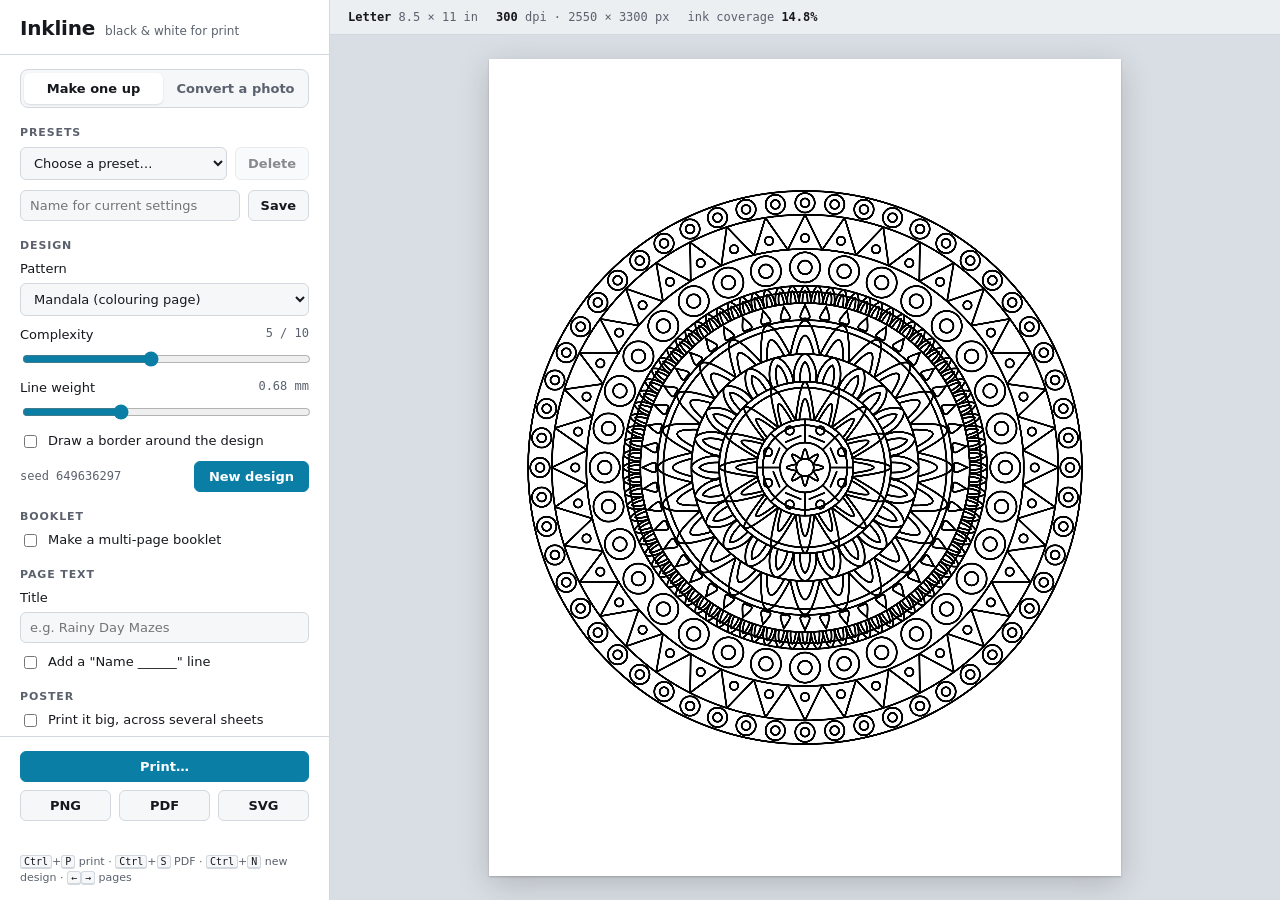
==== commit 68849634: "Fix option panels that never hid, and stale counts in labels and README - Every option panel was alw" ====
--- a/index.html
+++ b/index.html
@@ -67,6 +67,7 @@
 .seedline .btn { width: auto; padding: 7px 14px; }
 .stack { display: flex; flex-direction: column; gap: 18px; }
 input[type="text"], input[type="number"] { font: 13px var(--font-ui); color: var(--ink); background: var(--field); border: 1px solid var(--line); border-radius: 6px; padding: 7px 9px; width: 100%; }
+[hidden] { display: none !important; }   /* the hidden attribute must win over display rules like .sub below */
 .sub { display: flex; flex-direction: column; gap: 10px; padding-left: 12px; border-left: 2px solid var(--line); }
 .pager { display: flex; align-items: center; gap: 8px; }
 .pager .btn { width: auto; padding: 5px 12px; }
@@ -173,7 +174,7 @@
       <div class="sub" id="book-opts" hidden>
         <div class="row"><label for="pages">Design pages <output id="pages-o"></output></label><input type="range" id="pages" min="2" max="40" value="10"></div>
         <label class="check"><input type="checkbox" id="ramp" checked> Get harder page by page</label>
-        <label class="check"><input type="checkbox" id="mix"> Mix all five patterns</label>
+        <label class="check"><input type="checkbox" id="mix"> Mix every pattern (except name pages)</label>
         <label class="check"><input type="checkbox" id="cover" checked> Cover page</label>
         <label class="check"><input type="checkbox" id="pageNums" checked> Page numbers</label>
         <label class="check"><input type="checkbox" id="key" checked> Answer pages for puzzles (mazes, dot-to-dots, sudoku, word search)</label>
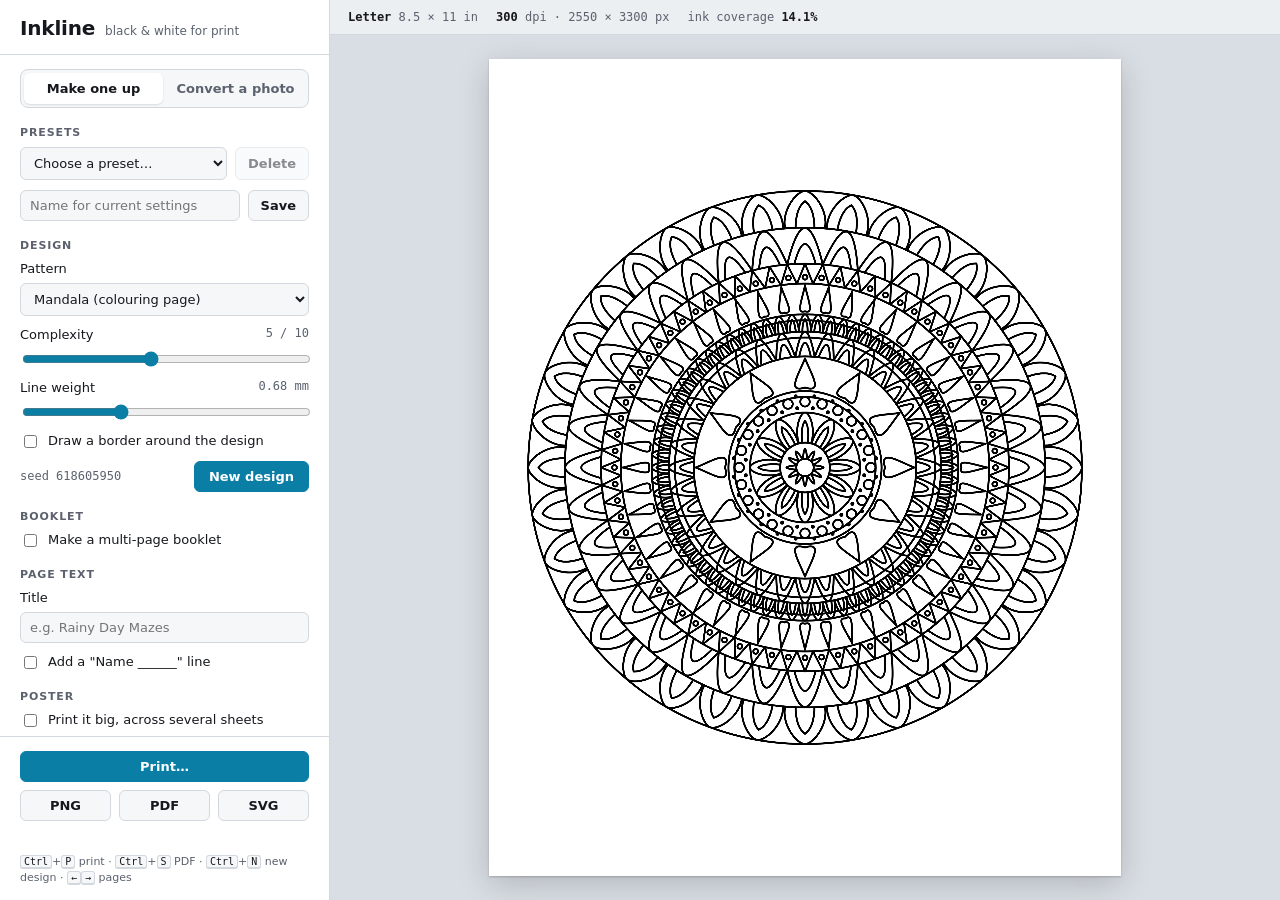
==== commit 8f1dbe3d: "Add nonograms: picture logic puzzles, each with exactly one solution - New Nonogram pattern: numbers" ====
--- a/index.html
+++ b/index.html
@@ -149,6 +149,7 @@
           <option value="sudoku">Sudoku</option>
           <option value="name">Name or word (bubble letters)</option>
           <option value="words">Word search</option>
+          <option value="nonogram">Nonogram (picture logic)</option>
         </select></div>
       <div class="sub" id="words-opts" hidden>
         <div class="row"><label for="wsTheme">Words from</label>
@@ -177,7 +178,7 @@
         <label class="check"><input type="checkbox" id="mix"> Mix every pattern (except name pages)</label>
         <label class="check"><input type="checkbox" id="cover" checked> Cover page</label>
         <label class="check"><input type="checkbox" id="pageNums" checked> Page numbers</label>
-        <label class="check"><input type="checkbox" id="key" checked> Answer pages for puzzles (mazes, dot-to-dots, sudoku, word search)</label>
+        <label class="check"><input type="checkbox" id="key" checked> Answer pages for puzzles (mazes, dot-to-dots, sudoku, word search, nonograms)</label>
         <div class="pager"><button class="btn" id="prev" aria-label="Previous page">‹</button><span id="pagepos"></span><button class="btn" id="next" aria-label="Next page">›</button></div>
         <div class="pagetools"><button class="btn mini" id="pageNew">New design for this page</button><button class="btn mini" id="pageOrig" hidden>Back to original</button></div>
         <p class="hint">PDF and Print use every page. PNG and SVG save the page shown.</p>
@@ -900,6 +901,112 @@
   return ws;
 }
 
+/* ---------- nonograms ----------
+   A hidden picture: each row and column lists its runs of shaded squares, in order. Pictures are random,
+   left-right mirrored and smoothed once so they read as shapes rather than static. A picture is kept only
+   if line-by-line logic alone solves it completely, which also proves it has exactly one solution:
+   no guessing is ever needed. */
+const nonoRuns = line => { const o = []; let k = 0; for (const x of line) { if (x) k++; else if (k) { o.push(k); k = 0; } } if (k) o.push(k); return o; };
+// Complexity 1..10: 5 x 5 up to 20 x 20.
+const nonoSize = c => 5 + Math.round((c - 1) * 15 / 9);
+
+// Everything one line's clue forces, given what's known (1 shaded, 0 blank, -1 unknown); null if impossible.
+// can[j][i]: runs j.. fit in cells i..; then every reachable placement marks which cells could be shaded or blank.
+function nonoLine(clue, line) {
+  const n = line.length, m = clue.length, can = Array.from({ length: m + 1 }, () => new Array(n + 1).fill(false));
+  can[m][n] = true; for (let i = n - 1; i >= 0; i--) can[m][i] = can[m][i + 1] && line[i] !== 1;
+  const fits = (i, L) => { if (i + L > n) return false; for (let k = i; k < i + L; k++) if (line[k] === 0) return false; return true; };
+  const after = (j, i, L) => j === m - 1 ? can[m][i + L] : i + L < n && line[i + L] !== 1 && can[j + 1][i + L + 1];
+  for (let j = m - 1; j >= 0; j--) for (let i = n - 1; i >= 0; i--) can[j][i] = (line[i] !== 1 && can[j][i + 1]) || (fits(i, clue[j]) && after(j, i, clue[j]));
+  if (!can[0][0]) return null;
+  const shade = new Array(n).fill(false), blank = new Array(n).fill(false), seen = new Set(), todo = [[0, 0]];
+  while (todo.length) {
+    const [j, i] = todo.pop(), key = j * (n + 1) + i; if (seen.has(key)) continue; seen.add(key);
+    if (j === m) { for (let k = i; k < n; k++) blank[k] = true; continue; }
+    if (i >= n) continue;
+    if (line[i] !== 1 && can[j][i + 1]) { blank[i] = true; todo.push([j, i + 1]); }
+    const L = clue[j];
+    if (fits(i, L) && after(j, i, L)) {
+      for (let k = i; k < i + L; k++) shade[k] = true;
+      if (j === m - 1) todo.push([m, i + L]); else { blank[i + L] = true; todo.push([j + 1, i + L + 1]); }
+    }
+  }
+  return line.map((x, k) => (shade[k] && blank[k] ? -1 : shade[k] ? 1 : 0));
+}
+// Applies every row and column until nothing changes. Returns the grid (-1 where logic can't decide), or null.
+function solveNonogram(rows, cols) {
+  const h = rows.length, w = cols.length, g = new Array(w * h).fill(-1);
+  for (let changed = true; changed; ) {
+    changed = false;
+    for (let r = 0; r < h; r++) {
+      const line = g.slice(r * w, r * w + w), out = nonoLine(rows[r], line); if (!out) return null;
+      out.forEach((x, c) => { if (x !== line[c]) { g[r * w + c] = x; changed = true; } });
+    }
+    for (let c = 0; c < w; c++) {
+      const line = rows.map((_, r) => g[r * w + c]), out = nonoLine(cols[c], line); if (!out) return null;
+      out.forEach((x, r) => { if (x !== line[r]) { g[r * w + c] = x; changed = true; } });
+    }
+  }
+  return g;
+}
+function nonoClues(pic, n) {
+  const rows = [], cols = [];
+  for (let k = 0; k < n; k++) { rows.push(nonoRuns(pic.slice(k * n, k * n + n))); cols.push(nonoRuns(pic.filter((_, i) => i % n === k))); }
+  return { rows, cols };
+}
+function makeNonogram(rnd, c) {
+  const n = nonoSize(c), half = Math.ceil(n / 2);
+  for (let attempt = 0; attempt < 2000; attempt++) {
+    const noise = new Array(n * n).fill(0);
+    for (let r = 0; r < n; r++) for (let col = 0; col < half; col++) noise[r * n + col] = noise[r * n + n - 1 - col] = rnd() < 0.5 ? 1 : 0;
+    const pic = noise.map((_, i) => {   // shaded where most of the 3 x 3 around it is (the rule is symmetric, so the mirror holds)
+      const r = (i / n) | 0, col = i % n; let k = 0;
+      for (let dr = -1; dr <= 1; dr++) for (let dc = -1; dc <= 1; dc++) { const rr = r + dr, cc = col + dc; if (rr >= 0 && cc >= 0 && rr < n && cc < n) k += noise[rr * n + cc]; }
+      return k >= 5 ? 1 : 0;
+    });
+    const ink = pic.reduce((a, b) => a + b, 0) / (n * n);
+    if (ink < 0.4 || ink > 0.65) continue;   // too empty is dull, too full is just a block
+    const { rows, cols } = nonoClues(pic, n), solved = solveNonogram(rows, cols);
+    if (solved && solved.every((x, i) => x === pic[i])) return { size: n, pic, rows, cols, attempts: attempt + 1 };
+  }
+  return null;   // practically never: about half of all in-range pictures solve on their own
+}
+
+function genNonogram(ctx, box, rnd, c, lw, g, opts = {}) {
+  const nono = makeNonogram(rnd, c);
+  if (!nono) return;
+  const { size: n, pic, rows, cols } = nono, slot = 0.7;   // a clue number takes 0.7 of a square
+  const cap = opts.solve ? 0 : Math.min(box.h * 0.1, g.dpi * 0.45);
+  const across = opts.solve ? 0 : Math.max(...rows.map(r => Math.max(1, r.length))) * slot + 0.3;
+  const down = opts.solve ? 0 : Math.max(...cols.map(r => Math.max(1, r.length))) * slot + 0.3;
+  const cs = Math.min(box.w / (n + across), (box.h - cap) / (n + down)) * 0.96;
+  const x0 = box.x + (box.w - (n + across) * cs) / 2 + across * cs, y0 = box.y + (box.h - cap - (n + down) * cs) / 2 + down * cs, side = n * cs;
+  ctx.save(); ctx.fillStyle = "#000"; ctx.strokeStyle = "#000"; ctx.lineCap = "square";
+  if (opts.solve) for (let i = 0; i < n * n; i++) if (pic[i]) ctx.fillRect(x0 + (i % n) * cs, y0 + ((i / n) | 0) * cs, cs, cs);
+  for (let k = 0; k <= n; k++) {   // thin square lines, a thicker line every 5, thickest border
+    ctx.lineWidth = k === 0 || k === n ? lw * 1.3 : k % 5 ? lw * 0.35 : lw;
+    ctx.beginPath();
+    ctx.moveTo(x0 + k * cs, y0); ctx.lineTo(x0 + k * cs, y0 + side);
+    ctx.moveTo(x0, y0 + k * cs); ctx.lineTo(x0 + side, y0 + k * cs);
+    ctx.stroke();
+  }
+  if (!opts.solve) {
+    const fs = cs * 0.5, gap = cs * 0.3; ctx.font = `600 ${fs}px ${FONT}`; ctx.textBaseline = "alphabetic";
+    ctx.textAlign = "right";   // row clues read left to right, ending beside the grid
+    rows.forEach((clue, r) => { const t = clue.length ? clue : [0];
+      t.forEach((x, k) => ctx.fillText(String(x), x0 - gap - (t.length - 1 - k) * slot * cs, y0 + (r + 0.5) * cs + fs * 0.36)); });
+    ctx.textAlign = "center";   // column clues read top to bottom, ending above the grid
+    cols.forEach((clue, col) => { const t = clue.length ? clue : [0];
+      t.forEach((x, k) => ctx.fillText(String(x), x0 + (col + 0.5) * cs, y0 - gap - (t.length - 1 - k) * slot * cs)); });
+    const fc = Math.min(g.dpi * 0.13, cap * 0.32), mid = box.x + box.w / 2;
+    ctx.font = `400 ${fc}px ${FONT}`; ctx.fillStyle = "#555";
+    ctx.fillText(`${n} × ${n} · shade squares to find the picture`, mid, y0 + side + cap * 0.42);
+    ctx.fillText("Each number is a run of shaded squares, in order, with at least one gap between runs.", mid, y0 + side + cap * 0.42 + fc * 1.5, box.w);
+  }
+  ctx.restore();
+  return nono;
+}
+
 /* ---------- photo conversion ---------- */
 const BAYER = (() => { const m = [[0, 2], [3, 1]]; let b = m; for (let n = 2; n < 8; n *= 2) { const nb = []; for (let y = 0; y < n * 2; y++) { nb.push([]); for (let x = 0; x < n * 2; x++) nb[y].push(4 * b[y % n][x % n] + m[(y / n) | 0][(x / n) | 0]); } b = nb; } return b; })();
 
@@ -1262,9 +1369,9 @@
 }
 
 /* ---------- pages & booklets ---------- */
-const GENS = ["mandala", "maze", "truchet", "contour", "flow", "dots", "sudoku", "words"];
-const GEN_NAMES = { mandala: "Mandala", maze: "Maze", truchet: "Woven tiles", contour: "Contours", flow: "Flow lines", dots: "Dot-to-dot", sudoku: "Sudoku", words: "Word search", name: "Name page" };   // "name" stays out of GENS: a mixed booklet shouldn't repeat one word
-const HAS_ANSWER = gen => gen === "maze" || gen === "dots" || gen === "sudoku" || gen === "words";   // puzzles that get a solution in booklet answer pages
+const GENS = ["mandala", "maze", "truchet", "contour", "flow", "dots", "sudoku", "words", "nonogram"];
+const GEN_NAMES = { mandala: "Mandala", maze: "Maze", truchet: "Woven tiles", contour: "Contours", flow: "Flow lines", dots: "Dot-to-dot", sudoku: "Sudoku", words: "Word search", nonogram: "Nonogram", name: "Name page" };   // "name" stays out of GENS: a mixed booklet shouldn't repeat one word
+const HAS_ANSWER = gen => gen === "maze" || gen === "dots" || gen === "sudoku" || gen === "words" || gen === "nonogram";   // puzzles that get a solution in booklet answer pages
 const FONT = '"Cantarell", "Noto Sans", "Inter", sans-serif';
 const inset = (b, p) => ({ x: b.x + p, y: b.y + p, w: b.w - 2 * p, h: b.h - 2 * p });
 
@@ -1303,6 +1410,7 @@
   else if (gen === "sudoku") return genSudoku(ctx, box, rnd, c, lw, g, opts);
   else if (gen === "name") return genName(ctx, g, box, c, lw, seed);
   else if (gen === "words") return genWords(ctx, box, rnd, c, lw, g, opts);
+  else if (gen === "nonogram") return genNonogram(ctx, box, rnd, c, lw, g, opts);
   else genFlow(ctx, box, rnd, c, seed);
 }
 
@@ -1382,7 +1490,7 @@
       if (d.gen === "maze") {
         const grid = mazeGrid(designBox(g, d), d.c);   // same grid as the puzzle page, so it's the same maze
         drawDesign(ctx, g, slot, "maze", d.seed, d.c, ctx.lineWidth, { grid, solve: true });
-      } else if (d.gen === "sudoku" || d.gen === "words") drawDesign(ctx, g, slot, d.gen, d.seed, d.c, lw, { solve: true });   // same seed, same puzzle, filled in
+      } else if (d.gen === "sudoku" || d.gen === "words" || d.gen === "nonogram") drawDesign(ctx, g, slot, d.gen, d.seed, d.c, lw, { solve: true });   // same seed, same puzzle, filled in
       else drawDesign(ctx, g, slot, "dots", d.seed, d.c, ctx.lineWidth, { connect: true });   // same seed draws the same shape, finished
     });
   } else if (spec.kind === "cover") {
@@ -2021,6 +2129,7 @@
   "Name colouring page": { mode: "make", gen: "name", nameBg: "flow", complexity: 3, weight: 5, frame: false, booklet: false, poster: false },
   "Word search booklet with answers": { mode: "make", gen: "words", wsTheme: "animals", booklet: true, pages: 8, ramp: true, mix: false, cover: true, pageNums: true, key: true, poster: false, weight: 3 },
   "Sudoku booklet with answers": { mode: "make", gen: "sudoku", booklet: true, pages: 10, ramp: true, mix: false, cover: true, pageNums: true, key: true, poster: false },
+  "Nonogram booklet with answers": { mode: "make", gen: "nonogram", booklet: true, pages: 8, ramp: true, mix: false, cover: true, pageNums: true, key: true, poster: false },
   "Dot-to-dot booklet with answers": { mode: "make", gen: "dots", booklet: true, pages: 8, ramp: true, mix: false, cover: true, pageNums: true, key: true, poster: false, weight: 4 },
   "Newspaper halftone photo": { mode: "convert", style: "halftone", dot: 3, contrast: 120, brightness: 0, invert: false },
   "Engraved photo": { mode: "convert", style: "engrave", dot: 2, contrast: 110, brightness: 0, invert: false },
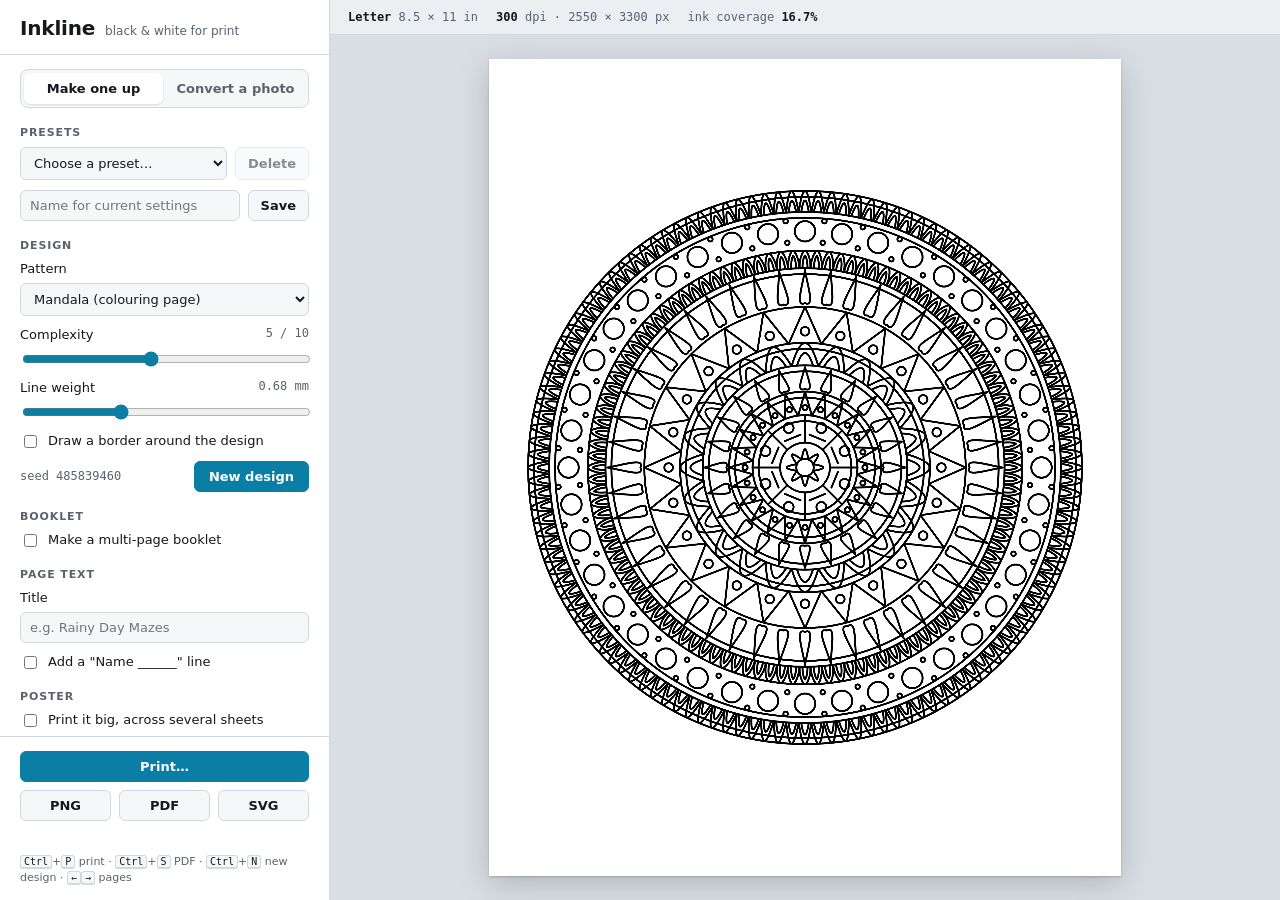
==== commit eec18af1: "Add stippling, a second photo style that saves as SVG - New photo style "Stippling dots": dots of on" ====
--- a/index.html
+++ b/index.html
@@ -221,6 +221,7 @@
           <option value="bayer">Dither: pattern (ordered)</option>
           <option value="halftone">Halftone dots</option>
           <option value="engrave">Engraving lines</option>
+          <option value="stipple">Stippling dots</option>
           <option value="threshold">Solid black &amp; white</option>
           <option value="line">Line drawing (colouring page)</option>
         </select></div>
@@ -1136,6 +1137,55 @@
   ctx.restore();
 }
 
+/* Stippling: dots of one size, packed closer where the photo is darker, for pen plotters, laser
+   engravers and a hand-drawn look. Error diffusion over the work grid picks which sites get a dot
+   (it spreads them evenly, with no clumps or gaps); a small wobble in its threshold breaks up the
+   streaks and worms plain error diffusion leaves, and each dot is nudged by a fixed pseudo-random
+   offset so no grid shows. Dots overlap in dark areas, so the share of sites that get a dot is looked
+   up from STIPPLE_COVER: the ink coverage measured by simulation (128 x 128 sites, 10 x 10 samples
+   each) at 0/32 .. 32/32 of sites dotted. Running that backwards keeps tone accurate, like halftone. */
+const STIPPLE_R = 0.75, STIPPLE_JITTER = 0.3, STIPPLE_WOBBLE = 0.15;   // dot radius and largest nudge in grid steps; threshold wobble
+const STIPPLE_COVER = [0, .055, .11, .165, .22, .275, .329, .381, .431, .476, .517, .559, .598, .634, .672, .713, .756,
+  .767, .787, .809, .829, .848, .867, .883, .897, .91, .924, .935, .946, .958, .97, .981, .991];
+const STIPPLE_F = (() => {   // darkness 0..255 -> share of sites to dot (the curve is made never-falling so it inverts)
+  const c = STIPPLE_COVER.map((_, k) => Math.max(...STIPPLE_COVER.slice(0, k + 1))), t = new Float32Array(256), n = c.length - 1;
+  for (let i = 0; i < 256; i++) {
+    const d = Math.min(i / 255, c[n]); let k = 1; while (k < n && c[k] < d) k++;
+    t[i] = (k - 1 + (c[k] > c[k - 1] ? (d - c[k - 1]) / (c[k] - c[k - 1]) : 1)) / n;
+  }
+  t[255] = 1; return t;
+})();
+const stippleNudge = (i, k) => { let h = Math.imul(i, 374761393) ^ Math.imul(k, 668265263); h = Math.imul(h ^ (h >>> 13), 1274126177); h ^= h >>> 16; return (h >>> 0) / 2147483648 - 1; };
+// The dotted sites for one conversion, worked out once and kept with it (a poster draws it once per sheet).
+function stippleSites(entry, inv) {
+  const key = inv ? "stippleInv" : "stipple"; if (entry[key]) return entry[key];
+  const { ww, wh, lum, mask } = entry, L = new Float32Array(ww * wh), sites = [];
+  for (let i = 0; i < ww * wh; i++) if (mask[i]) { let d = 1 - Math.min(255, Math.max(0, lum[i])) / 255; if (inv) d = 1 - d; L[i] = STIPPLE_F[Math.round(d * 255)]; }
+  for (let y = 0; y < wh; y++) for (let k = 0; k < ww; k++) {
+    const s = y & 1 ? -1 : 1, x = s > 0 ? k : ww - 1 - k, i = y * ww + x;   // serpentine, as for the smooth dither
+    if (!mask[i]) continue;
+    const o = L[i] >= 0.5 + STIPPLE_WOBBLE * stippleNudge(i, 3) ? 1 : 0, e = L[i] - o; if (o) sites.push(i);
+    const add = (dx, dy, w) => { const X = x + dx * s, Y = y + dy; if (X >= 0 && X < ww && Y < wh && mask[Y * ww + X]) L[Y * ww + X] += e * w; };
+    add(1, 0, 7 / 16); add(-1, 1, 3 / 16); add(0, 1, 5 / 16); add(1, 1, 1 / 16);
+  }
+  return (entry[key] = Int32Array.from(sites.sort((a, b) => a - b)));
+}
+function drawStipple(ctx, box, g, entry, inv) {
+  const { ww } = entry, sites = stippleSites(entry, inv), sx = box.w / ww, sy = box.h / entry.wh, vw = g.view;
+  const r = STIPPLE_R * Math.sqrt(sx * sy), J = STIPPLE_JITTER;
+  ctx.save(); ctx.beginPath(); ctx.rect(box.x, box.y, box.w, box.h); ctx.clip(); ctx.fillStyle = "#000";
+  let row = -1;
+  for (const i of sites) {   // one filled shape per row of dots keeps the SVG small
+    const y = (i / ww) | 0, x = i - y * ww;
+    if (y !== row) { if (row >= 0) ctx.fill(); ctx.beginPath(); row = y; }
+    const cx = box.x + (x + 0.5 + stippleNudge(i, 1) * J) * sx, cy = box.y + (y + 0.5 + stippleNudge(i, 2) * J) * sy;
+    if (vw && (cx + r < vw.x || cx - r > vw.x + vw.w || cy + r < vw.y || cy - r > vw.y + vw.h)) continue;   // poster sheets skip dots off the sheet
+    ctx.moveTo(cx + r, cy); ctx.arc(cx, cy, r, 0, Math.PI * 2);
+  }
+  if (row >= 0) ctx.fill();
+  ctx.restore();
+}
+
 // o.style / o.dot override the sidebar (the printer test page shows every style side by side).
 function convert(ctx, box, g = {}, photo = curPhoto(), o = {}) {
   if (!photo) {
@@ -1143,7 +1193,7 @@
     ctx.fillText("Open or drop an image to convert it", box.x + box.w / 2, box.y + box.h / 2); return;
   }
   const style = o.style || v("style"), dot = (o.dot ?? num("dot")) * (g.dpi ? g.dpi / num("dpi") : 1);   // dot size stays physical at preview resolution
-  const cell = Math.max(1, style === "halftone" ? dot * 5 : dot);
+  const cell = Math.max(1, style === "halftone" ? dot * 5 : style === "stipple" ? dot * 2 : dot);
   // Converted images are cached (a poster draws the same photo once per sheet). In a dry run (S.collect)
   // this only records what's needed, so the background worker can prepare it before the real draw.
   const key = [photo.imgId, box.w, box.h, cell, style, v("brightness"), v("contrast"), v("threshold"), v("fit"), v("invert"), photo.rot, photo.zoom, photo.panx, photo.pany].join("|");
@@ -1155,6 +1205,7 @@
   S.cc = entry;   // the last conversion shown: drag-to-pan reads its overhang
   const { ww, wh, lum, mask, wc } = entry, inv = !photo.neutral && v("invert");
   if (style === "engrave") { drawEngraving(ctx, box, g, entry, inv); return; }
+  if (style === "stipple") { drawStipple(ctx, box, g, entry, inv); return; }
   if (style === "halftone") {
     const sx = box.w / ww, sy = box.h / wh, cellSide = Math.sqrt(sx * sy), vw = g.view;
     const x0 = vw ? Math.max(0, Math.floor((vw.x - box.x) / sx) - 1) : 0, x1 = vw ? Math.min(ww, Math.ceil((vw.x + vw.w - box.x) / sx) + 1) : ww;
@@ -1263,8 +1314,8 @@
     for (let i = 0; i < N; i++) out[i] = mask[i] && g1[i] - g2[i] < -thr ? 0 : 255;
     despeckle(out, ww, wh, Math.max(12, Math.round(N / 40000)));
   }
-  let rgba = null;   // halftone and engraving are drawn from lum, so they need no image
-  if (style !== "halftone" && style !== "engrave") {
+  let rgba = null;   // halftone, engraving and stippling are drawn from lum, so they need no image
+  if (style !== "halftone" && style !== "engrave" && style !== "stipple") {
     rgba = new Uint8ClampedArray(N * 4);
     for (let i = 0; i < N; i++) {
       let o = mask[i] ? out[i] : 255; if (inv && mask[i]) o = 255 - o;
@@ -1310,7 +1361,8 @@
   rect(x, y, w, h) { this.moveTo(x, y); this.d.push(`H${fx(x + w)}V${fx(y + h)}H${fx(x)}Z`); }
   arc(x, y, r, a0, a1, ccw = false) {   // same angle rules as canvas: >= one full turn draws a whole circle
     const P = a => [x + r * Math.cos(a), y + r * Math.sin(a)], [sx, sy] = P(a0), TAU = 2 * Math.PI, sw = ccw ? 0 : 1;
-    this.cur ? this.lineTo(sx, sy) : this.moveTo(sx, sy);
+    if (!this.cur) this.moveTo(sx, sy);
+    else if (Math.abs(this.cur[0] - sx) > 0.005 || Math.abs(this.cur[1] - sy) > 0.005) this.lineTo(sx, sy);   // no zero-length line when already there
     let delta = ccw ? a0 - a1 : a1 - a0;
     if (delta >= TAU - 1e-9) {          // SVG can't draw a full circle in one arc, so use two halves
       const [mx, my] = P(a0 + (ccw ? -Math.PI : Math.PI));
@@ -1355,8 +1407,8 @@
 SvgCtx.prototype.imageSmoothingEnabled = true;   // accepted and ignored
 
 // The page that's showing (single design, or the current booklet page) as a print-size SVG document.
-// Engraving is the one photo style made of shapes rather than pixels, so it can be saved as SVG.
-const isVectorPhoto = () => S.mode === "convert" && v("style") === "engrave";
+// Engraving and stippling are the photo styles made of shapes rather than pixels, so they can be saved as SVG.
+const isVectorPhoto = () => S.mode === "convert" && (v("style") === "engrave" || v("style") === "stipple");
 
 function buildSvg() {
   const g = isPoster() ? posterGeom(num("dpi")) : geometry(), ctx = new SvgCtx(g.W, g.H, g.w, g.h);
@@ -1586,7 +1638,7 @@
   const labelW = 1.75 * I, rampW = b.w - labelW, rampH = 0.36 * I, ramp = greyRamp(), dot = num("dot");
   text(`Dither styles at dot size ${dot} (from white to black)`, b.x, y, 0.11 * I, 700);
   y += 0.12 * I;
-  for (const [style, name] of [["fs", "Smooth"], ["atkinson", "Crisp"], ["bayer", "Pattern"], ["halftone", "Halftone"], ["engrave", "Engraving"], ["threshold", "Solid"]]) {
+  for (const [style, name] of [["fs", "Smooth"], ["atkinson", "Crisp"], ["bayer", "Pattern"], ["halftone", "Halftone"], ["engrave", "Engraving"], ["stipple", "Stippling"], ["threshold", "Solid"]]) {
     text(name, b.x, y + rampH * 0.62, 0.1 * I, 600);
     const r = { x: b.x + labelW, y, w: rampW, h: rampH };
     convert(ctx, r, g, ramp, { style });
@@ -2103,12 +2155,12 @@
   $("save-png").disabled = poster;
   $("save-png").title = poster ? "Posters save as PDF (one page per sheet) or print directly" : "Save PNG (Ctrl+Shift+S)";
   $("save-svg").disabled = (S.mode !== "make" && !isVectorPhoto()) || isTestPage() || isFold();   // pixels, or two pages per sheet
-  $("save-svg").title = isVectorPhoto() ? "Engraving lines save as vector paths, for laser engravers and plotters"
-    : S.mode === "make" ? "Vector lines for Inkscape, Cricut, Silhouette or laser cutters" : "Photos are made of pixels; choose Engraving lines for SVG";
+  $("save-svg").title = isVectorPhoto() ? (v("style") === "stipple" ? "Stippling dots save as vector circles" : "Engraving lines save as vector paths") + ", for laser engravers and plotters"
+    : S.mode === "make" ? "Vector lines for Inkscape, Cricut, Silhouette or laser cutters" : "Photos are made of pixels; choose Engraving lines or Stippling dots for SVG";
 }
 
 function saveSvg() {
-  if (S.mode !== "make" && !isVectorPhoto()) { msg("Photos are made of pixels, so they save as PNG or PDF. Choose the Engraving lines style for SVG."); return; }
+  if (S.mode !== "make" && !isVectorPhoto()) { msg("Photos are made of pixels, so they save as PNG or PDF. Choose Engraving lines or Stippling dots for SVG."); return; }
   const name = baseName() + (isPoster() ? "-poster" : isBook() || isPhotoBook() ? `-page${S.bookPage + 1}` : ""), svg = buildSvg();
   if (bridge) { bridge.request(JSON.stringify({ kind: "svg", name, svg }), r => msg(r)); return; }
   const a = document.createElement("a"); a.href = URL.createObjectURL(new Blob([svg], { type: "image/svg+xml" })); a.download = name + ".svg"; a.click();
@@ -2133,6 +2185,7 @@
   "Dot-to-dot booklet with answers": { mode: "make", gen: "dots", booklet: true, pages: 8, ramp: true, mix: false, cover: true, pageNums: true, key: true, poster: false, weight: 4 },
   "Newspaper halftone photo": { mode: "convert", style: "halftone", dot: 3, contrast: 120, brightness: 0, invert: false },
   "Engraved photo": { mode: "convert", style: "engrave", dot: 2, contrast: 110, brightness: 0, invert: false },
+  "Stippled photo": { mode: "convert", style: "stipple", dot: 2, contrast: 110, brightness: 0, invert: false },
   "Photo colouring page": { mode: "convert", style: "line", threshold: 128, dot: 2, invert: false },
   "Wall poster 3 × 3": { poster: true, booklet: false, grid: "3x3", overlap: "0.25" },
 };
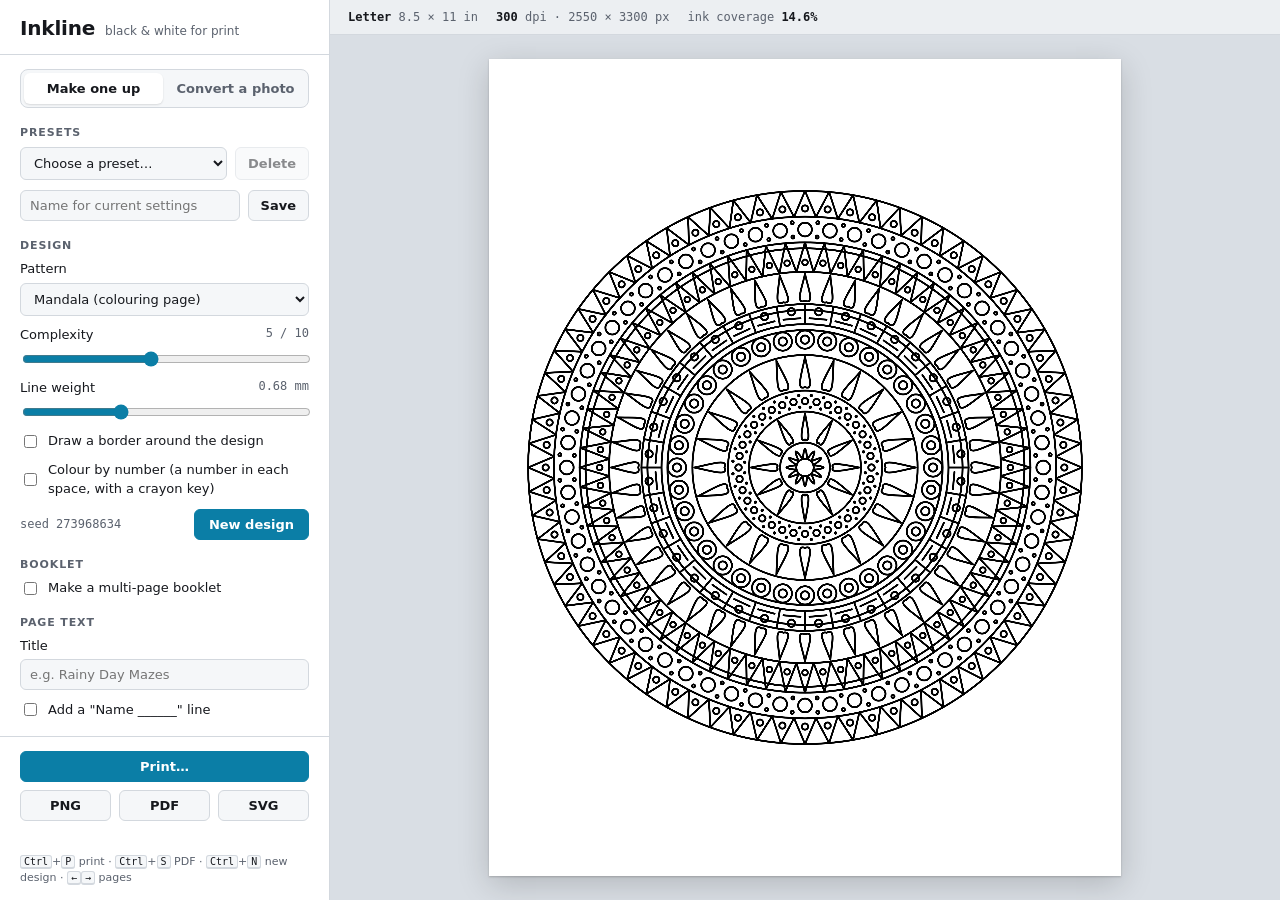
==== commit 213b2e57: "Add colour by number, for photos and generated patterns - Photos: new style "Colour by number (with " ====
--- a/index.html
+++ b/index.html
@@ -165,6 +165,11 @@
       <div class="row"><label for="complexity">Complexity <output id="complexity-o"></output></label><input type="range" id="complexity" min="1" max="10" value="5"></div>
       <div class="row"><label for="weight">Line weight <output id="weight-o"></output></label><input type="range" id="weight" min="1" max="10" value="4"></div>
       <label class="check"><input type="checkbox" id="frame"> Draw a border around the design</label>
+      <label class="check"><input type="checkbox" id="cbn"> Colour by number (a number in each space, with a crayon key)</label>
+      <div class="sub" id="cbn-opts" hidden>
+        <div class="row"><label for="cbnColours">Colours <output id="cbnColours-o"></output></label><input type="range" id="cbnColours" min="3" max="12" value="6"></div>
+        <p class="hint" id="cbnNote">Repeated spaces share a number, and spaces side by side get different colours.</p>
+      </div>
       <div class="seedline"><code id="seed-o"></code><button class="btn primary" id="reroll" title="New design (Ctrl+N)">New design</button></div>
     </fieldset>
 
@@ -222,9 +227,14 @@
           <option value="halftone">Halftone dots</option>
           <option value="engrave">Engraving lines</option>
           <option value="stipple">Stippling dots</option>
+          <option value="cbn">Colour by number (with a crayon key)</option>
           <option value="threshold">Solid black &amp; white</option>
           <option value="line">Line drawing (colouring page)</option>
         </select></div>
+      <div class="sub" id="pcbn-opts" hidden>
+        <div class="row"><label for="pcbnColours">Colours <output id="pcbnColours-o"></output></label><input type="range" id="pcbnColours" min="4" max="16" value="8"></div>
+        <p class="hint">Threshold / detail sets how small the regions get. The key names the crayon for each number.</p>
+      </div>
       <div class="row"><label for="brightness">Brightness <output id="brightness-o"></output></label><input type="range" id="brightness" min="-100" max="100" value="0"></div>
       <div class="row"><label for="contrast">Contrast <output id="contrast-o"></output></label><input type="range" id="contrast" min="20" max="300" value="110"></div>
       <div class="row"><label for="threshold">Threshold / detail <output id="threshold-o"></output></label><input type="range" id="threshold" min="1" max="254" value="128"></div>
@@ -1070,9 +1080,10 @@
 function getWorker() {
   if (worker !== null) return worker;
   try {
-    const src = `"use strict";\nconst BAYER = ${JSON.stringify(BAYER)};\n${gaussBlur}\n${despeckle}\n${processPixels}\n` +
+    const src = `"use strict";\nconst BAYER = ${JSON.stringify(BAYER)};\nconst CRAYONS = ${JSON.stringify(CRAYONS)};\nconst cbnDist2 = ${cbnDist2};\n` +
+      [gaussBlur, despeckle, processPixels, cbnLab, cbnComponents, cbnDistance, cbnRegionInfo, cbnMerge, cbnSpots, cbnPalette, cbnModeFilter].join("\n") + "\n" +
       `onmessage = e => { const { id, data, ww, wh, p } = e.data; const r = processPixels(data, ww, wh, p);` +
-      ` postMessage({ id, ...r }, [r.lum.buffer, r.mask.buffer].concat(r.rgba ? [r.rgba.buffer] : [])); };`;
+      ` postMessage({ id, ...r }, [r.lum.buffer, r.mask.buffer].concat(r.rgba ? [r.rgba.buffer] : [], r.label ? [r.label.buffer] : [])); };`;
     worker = new Worker(URL.createObjectURL(new Blob([src], { type: "text/javascript" })));
     worker.onmessage = e => { const job = workerJobs.get(e.data.id); workerJobs.delete(e.data.id); job?.resolve(e.data); };
     worker.onerror = e => {   // fall back to the main thread for good
@@ -1186,17 +1197,232 @@
   ctx.restore();
 }
 
+/* ---------- colour by number ----------
+   Shared by photos and generated patterns: regions, each outlined with a number in it, and a key under
+   the picture saying which crayon each number means. Where the regions are is worked out on a coarse
+   grid (150 dpi for photos, 100 for patterns), the same in the preview and in print; numbers and the key
+   are drawn at full resolution. The pure functions below also run in the background worker. */
+const CBN_DPI = 150, CBN_PAT_DPI = 100;
+const CRAYONS = [["White", 255, 255, 255], ["Light grey", 200, 200, 200], ["Grey", 128, 128, 128], ["Black", 30, 30, 30],
+  ["Red", 210, 40, 45], ["Pink", 245, 160, 190], ["Orange", 245, 135, 40], ["Peach", 250, 205, 160], ["Yellow", 250, 220, 60],
+  ["Light green", 160, 210, 110], ["Green", 50, 150, 70], ["Dark green", 30, 85, 50], ["Sky blue", 120, 180, 230], ["Cornflower", 95, 130, 200], ["Blue", 40, 90, 190],
+  ["Navy", 30, 40, 90], ["Purple", 120, 70, 160], ["Lavender", 190, 170, 220], ["Brown", 125, 75, 40], ["Tan", 205, 170, 120], ["Dark brown", 70, 45, 30]];
+const CBN_PATTERN_COLOURS = ["Yellow", "Sky blue", "Pink", "Light green", "Orange", "Purple", "Red", "Blue", "Peach", "Green", "Lavender", "Brown"];
+const CBN_GENS = ["mandala", "truchet", "contour", "name"];   // patterns made of closed spaces
+
+// sRGB 0..255 to CIE Lab, where straight-line distance roughly matches how different colours look.
+function cbnLab(r, g, b) {
+  const lin = c => { c /= 255; return c > 0.04045 ? ((c + 0.055) / 1.055) ** 2.4 : c / 12.92; }, R = lin(r), G = lin(g), B = lin(b);
+  const f = t => (t > 0.008856 ? Math.cbrt(t) : 7.787 * t + 16 / 116);
+  const x = f((0.4124 * R + 0.3576 * G + 0.1805 * B) / 0.9505), y = f(0.2126 * R + 0.7152 * G + 0.0722 * B), z = f((0.0193 * R + 0.1192 * G + 0.9505 * B) / 1.089);
+  return [116 * y - 16, 500 * (x - y), 200 * (y - z)];
+}
+const cbnDist2 = (p, q) => (p[0] - q[0]) ** 2 + (p[1] - q[1]) ** 2 + (p[2] - q[2]) ** 2;
+// Regions: 4-connected pixels of equal value (-1 is nothing). label[i] is the region id, or -1.
+function cbnComponents(val, w, h) {
+  const label = new Int32Array(w * h).fill(-1), stack = new Int32Array(w * h); let n = 0;
+  for (let i = 0; i < w * h; i++) {
+    if (val[i] < 0 || label[i] >= 0) continue;
+    let top = 0; stack[top++] = i; label[i] = n;
+    while (top) {
+      const q = stack[--top], x = q % w;
+      for (const j of [x > 0 ? q - 1 : -1, x < w - 1 ? q + 1 : -1, q - w, q + w]) if (j >= 0 && j < w * h && label[j] < 0 && val[j] === val[i]) { label[j] = n; stack[top++] = j; }
+    }
+    n++;
+  }
+  return { label, n };
+}
+// Distance from each region pixel to the nearest pixel outside its region (two chamfer passes).
+function cbnDistance(label, w, h) {
+  const d = new Float32Array(w * h), D = Math.SQRT2;
+  for (let i = 0; i < w * h; i++) {
+    const x = i % w, y = (i / w) | 0, l = label[i];
+    d[i] = l < 0 ? 0 : x === 0 || y === 0 || x === w - 1 || y === h - 1 || label[i - 1] !== l || label[i + 1] !== l || label[i - w] !== l || label[i + w] !== l ? 1 : 1e9;
+  }
+  for (let y = 1; y < h; y++) for (let x = 1; x < w - 1; x++) { const i = y * w + x; if (d[i] > 1) d[i] = Math.min(d[i], d[i - 1] + 1, d[i - w] + 1, d[i - w - 1] + D, d[i - w + 1] + D); }
+  for (let y = h - 2; y >= 0; y--) for (let x = w - 2; x > 0; x--) { const i = y * w + x; if (d[i] > 1) d[i] = Math.min(d[i], d[i + 1] + 1, d[i + w] + 1, d[i + w + 1] + D, d[i + w - 1] + D); }
+  return d;
+}
+// Per region: its value, size, centre and deepest point (where its number fits best) with that depth r.
+function cbnRegionInfo(label, n, val, w, h) {
+  const d = cbnDistance(label, w, h), info = [];
+  for (let k = 0; k < n; k++) info.push({ c: -1, area: 0, sx: 0, sy: 0, x: 0, y: 0, r: 0, edge: false });
+  for (let i = 0; i < w * h; i++) {
+    const l = label[i]; if (l < 0) continue;
+    const o = info[l], x = i % w, y = (i / w) | 0; o.c = val[i]; o.area++; o.sx += x; o.sy += y;
+    if (x === 0 || y === 0 || x === w - 1 || y === h - 1) o.edge = true;
+    if (d[i] > o.r) { o.r = d[i]; o.x = x; o.y = y; }
+  }
+  return info;
+}
+// Each region too narrow for its number joins the neighbour it shares the most border with, until none are left.
+function cbnMerge(val, w, h, minR) {
+  for (let pass = 0; ; pass++) {
+    const { label, n } = cbnComponents(val, w, h), info = cbnRegionInfo(label, n, val, w, h), small = info.map(o => o.r < minR);
+    if (pass === 12 || !small.some(Boolean)) return { label, info };
+    const border = new Map();
+    for (let i = 0; i < w * h; i++) {
+      const l = label[i]; if (l < 0 || !small[l]) continue;
+      const x = i % w;
+      for (const j of [x > 0 ? i - 1 : -1, x < w - 1 ? i + 1 : -1, i - w, i + w]) {
+        const m = j >= 0 && j < w * h ? label[j] : -1; if (m < 0 || m === l) continue;
+        let t = border.get(l); if (!t) border.set(l, (t = new Map())); t.set(m, (t.get(m) || 0) + 1);
+      }
+    }
+    const to = new Int32Array(n).fill(-1);   // prefer a big neighbour, so two small ones don't just swap colours
+    for (const [l, t] of border) { let best = -1, score = 0; for (const [m, k] of t) { const sc = k * (small[m] ? 0.3 : 1); if (sc > score) { score = sc; best = m; } } if (best >= 0) to[l] = info[best].c; }
+    let changed = false;
+    for (let i = 0; i < w * h; i++) { const l = label[i]; if (l >= 0 && to[l] >= 0 && to[l] !== val[i]) { val[i] = to[l]; changed = true; } }
+    if (!changed) return { label, info };
+  }
+}
+// Where numbers go: each region's deepest point, then more wherever it is still wide enough (ridge points
+// of the distance map) and at least `gap` from its other numbers, so a long or branching region gets a
+// number in every part. Returns [region, x, y, depth] for each number.
+function cbnSpots(label, info, w, h, minR, gap) {
+  const d = cbnDistance(label, w, h), spots = info.map((o, id) => [[id, o.x, o.y, o.r]]), cand = [];
+  for (let y = 1; y < h - 1; y++) for (let x = 1; x < w - 1; x++) {
+    const i = y * w + x; if (label[i] < 0 || d[i] < minR) continue;
+    if (d[i] >= d[i - 1] && d[i] >= d[i + 1] && d[i] >= d[i - w] && d[i] >= d[i + w]) cand.push(i);
+  }
+  cand.sort((a, b) => d[b] - d[a]);
+  for (const i of cand) {
+    const l = label[i], x = i % w, y = (i / w) | 0, list = spots[l];
+    if (list.every(q => (q[1] - x) ** 2 + (q[2] - y) ** 2 >= gap * gap)) list.push([l, x, y, d[i]]);
+  }
+  return spots.flat();
+}
+// Which k crayons best match the photo: start from all of them and drop the least missed, one at a time.
+function cbnPalette(R, G, B, mask, k) {
+  const bins = new Map();
+  for (let i = 0; i < R.length; i++) {
+    if (!mask[i]) continue;
+    const key = ((R[i] >> 4) << 8) | ((G[i] >> 4) << 4) | (B[i] >> 4); let b = bins.get(key);
+    if (!b) bins.set(key, (b = [0, 0, 0, 0])); b[0]++; b[1] += R[i]; b[2] += G[i]; b[3] += B[i];
+  }
+  const labs = CRAYONS.map(c => cbnLab(c[1], c[2], c[3]));
+  const dist = [...bins.values()].map(b => { const lab = cbnLab(b[1] / b[0], b[2] / b[0], b[3] / b[0]); return labs.map(q => cbnDist2(lab, q) * b[0]); });
+  const keep = CRAYONS.map((_, i) => i);
+  while (keep.length > Math.max(2, k)) {
+    let drop = 0, least = Infinity;
+    for (let a = 0; a < keep.length; a++) {
+      let err = 0;
+      for (const row of dist) { let m = Infinity; for (let b = 0; b < keep.length; b++) if (b !== a && row[keep[b]] < m) m = row[keep[b]]; err += m; }
+      if (err < least) { least = err; drop = a; }
+    }
+    keep.splice(drop, 1);
+  }
+  return keep;
+}
+// Majority of the 3 x 3 around each pixel (ties keep their own value): smooths ragged region edges.
+function cbnModeFilter(val, w, h, k) {
+  const out = val.slice(), cnt = new Int32Array(k);
+  for (let y = 1; y < h - 1; y++) for (let x = 1; x < w - 1; x++) {
+    const i = y * w + x; if (val[i] < 0) continue;
+    cnt.fill(0); let best = val[i];
+    for (let dy = -1; dy <= 1; dy++) for (let dx = -1; dx <= 1; dx++) { const q = val[i + dy * w + dx]; if (q >= 0) cnt[q]++; }
+    for (let c = 0; c < k; c++) if (cnt[c] > cnt[best]) best = c;
+    out[i] = best;
+  }
+  return out;
+}
+
+// Numbers, each centred on its region's deepest point; pts are in page pixels, n counting from 1.
+function drawCbnNumbers(ctx, pts, g) {
+  const I = g.dpi || 300;
+  ctx.save(); ctx.fillStyle = "#666"; ctx.textAlign = "center"; ctx.textBaseline = "alphabetic";
+  for (const p of pts) {
+    const fs = Math.max(I * 0.06, Math.min(I * 0.15, p.r * 1.2)); ctx.font = `500 ${fs}px ${FONT}`;
+    ctx.fillText(String(p.n), p.x, p.y + fs * 0.36);
+  }
+  ctx.restore();
+}
+const cbnKeyCols = (w, g) => (w > (g.dpi || 300) * 5 ? 4 : 3);
+const cbnKeyHeight = (box, g, n) => Math.min(box.h * 0.22, (g.dpi || 300) * (0.42 + Math.ceil(n / cbnKeyCols(box.w, g)) * 0.24));
+// The key: a ring with each number, and the crayon it means, to try the colour in before starting.
+function drawCbnKey(ctx, kb, names, g) {
+  const I = g.dpi || 300, cols = cbnKeyCols(kb.w, g), rows = Math.ceil(names.length / cols);
+  const fs = Math.min(I * 0.11, kb.h / (rows * 2.2 + 2)), r = fs * 0.8, colW = kb.w / cols, top = kb.y + fs * 1.6;
+  ctx.save(); ctx.fillStyle = "#000"; ctx.strokeStyle = "#000"; ctx.textBaseline = "alphabetic";
+  ctx.textAlign = "left"; ctx.font = `700 ${fs}px ${FONT}`; ctx.fillText("Colour key", kb.x, top);
+  ctx.lineWidth = Math.max(1, I / 150);
+  names.forEach((name, i) => {
+    const cx = kb.x + (i % cols) * colW + r + ctx.lineWidth, cy = top + fs * 0.9 + r + ((i / cols) | 0) * fs * 2.2;
+    ctx.beginPath(); ctx.arc(cx, cy, r, 0, Math.PI * 2); ctx.stroke();
+    ctx.textAlign = "center"; ctx.font = `600 ${fs * 0.85}px ${FONT}`; ctx.fillText(String(i + 1), cx, cy + fs * 0.3);
+    ctx.textAlign = "left"; ctx.font = `400 ${fs}px ${FONT}`; ctx.fillText(name, cx + r + fs * 0.5, cy + fs * 0.35, colW - 2 * r - fs * 1.2);
+  });
+  ctx.restore();
+}
+
+// Patterns: the design is drawn again on a coarse grid and its enclosed white spaces become the regions.
+// Spaces with the same shape the same distance from the middle (a mandala's repeated petals) share a
+// number; neighbouring groups get different colours where the palette allows. Cached per design.
+const cbnPatternCache = new Map();
+const isCbnDesign = gen => v("cbn") && CBN_GENS.includes(gen);
+function cbnPattern(g, box, spec, lw) {
+  const k = num("cbnColours"), key = [spec.gen, spec.seed, spec.c, lw, box.x, box.y, box.w, box.h, g.dpi, k, v("nameText"), v("nameBg")].join("|");
+  if (cbnPatternCache.has(key)) return cbnPatternCache.get(key);
+  const s = CBN_PAT_DPI / g.dpi, w = Math.max(1, Math.ceil(box.w * s)), h = Math.max(1, Math.ceil(box.h * s));
+  const cv = document.createElement("canvas"); cv.width = w; cv.height = h;
+  const x = cv.getContext("2d", { willReadFrequently: true });
+  x.fillStyle = "#fff"; x.fillRect(0, 0, w, h); x.setTransform(s, 0, 0, s, -box.x * s, -box.y * s);
+  x.strokeStyle = "#000"; x.fillStyle = "#000"; x.lineCap = "round"; x.lineJoin = "round"; x.lineWidth = lw;
+  drawDesign(x, g, box, spec.gen, spec.seed, spec.c, lw);
+  const px = x.getImageData(0, 0, w, h).data, val = new Int32Array(w * h);
+  for (let i = 0; i < w * h; i++) val[i] = px[i * 4] > 160 ? 0 : -1;   // white space, or ink
+  const { label, n } = cbnComponents(val, w, h), info = cbnRegionInfo(label, n, val, w, h);
+  const minR = 0.05 * CBN_PAT_DPI;   // narrower spaces get no number (and are left blank)
+  info.forEach(o => { o.keep = o.r >= minR && !(o.edge && o.area > 0.25 * w * h); });   // the big space round the design is background
+  // group repeated spaces: same size (within 20%) and the same distance from the middle (within 1.2% of the diagonal)
+  const diag = Math.hypot(w, h), groups = [], grp = new Int32Array(n).fill(-1);
+  info.forEach((o, id) => {
+    if (!o.keep) return;
+    const d = Math.hypot(o.sx / o.area - w / 2, o.sy / o.area - h / 2);
+    let gi = groups.findIndex(G => Math.abs(G.d - d) < diag * 0.012 && Math.abs(Math.log(o.area / G.a)) < 0.2);
+    if (gi < 0) { gi = groups.length; groups.push({ d, a: o.area, total: 0, near: new Set(), c: -1 }); }
+    grp[id] = gi; groups[gi].total += o.area;
+  });
+  // neighbouring groups: spaces facing each other across a line
+  const step = Math.ceil(lw * s) + 3;
+  for (let i = 0; i < w * h; i++) {
+    const l = label[i]; if (l < 0 || grp[l] < 0) continue;
+    for (const j of [i % w + step < w ? i + step : -1, i + step * w < w * h ? i + step * w : -1]) {
+      const m = j >= 0 ? label[j] : -1;
+      if (m >= 0 && grp[m] >= 0 && grp[m] !== grp[l]) { groups[grp[l]].near.add(grp[m]); groups[grp[m]].near.add(grp[l]); }
+    }
+  }
+  const use = new Float64Array(k);   // biggest groups first; each takes the least-used colour its neighbours don't have
+  for (const G of [...groups].sort((a, b) => b.total - a.total)) {
+    const taken = new Set([...G.near].map(j => groups[j].c));
+    let best = -1; for (let c = 0; c < k; c++) if (!taken.has(c) && (best < 0 || use[c] < use[best])) best = c;
+    if (best < 0) for (let c = 0; c < k; c++) if (best < 0 || use[c] < use[best]) best = c;
+    G.c = best; use[best] += G.total;
+  }
+  const used = [...new Set(groups.map(G => G.c))].sort((a, b) => a - b), renum = new Map(used.map((c, j) => [c, j]));
+  const spots = info.map((o, id) => (o.keep ? { n: renum.get(groups[grp[id]].c) + 1, x: box.x + (o.x + 0.5) / s, y: box.y + (o.y + 0.5) / s, r: o.r / s, id } : null)).filter(Boolean);
+  const r = { spots, names: used.map(c => CBN_PATTERN_COLOURS[c]), label, w, h, s };
+  if (cbnPatternCache.size > 20) cbnPatternCache.delete(cbnPatternCache.keys().next().value);
+  cbnPatternCache.set(key, r);
+  return r;
+}
+
 // o.style / o.dot override the sidebar (the printer test page shows every style side by side).
 function convert(ctx, box, g = {}, photo = curPhoto(), o = {}) {
+  let keyBox = null;
   if (!photo) {
     ctx.fillStyle = "#888"; ctx.font = `${box.w / 28}px sans-serif`; ctx.textAlign = "center";
     ctx.fillText("Open or drop an image to convert it", box.x + box.w / 2, box.y + box.h / 2); return;
   }
   const style = o.style || v("style"), dot = (o.dot ?? num("dot")) * (g.dpi ? g.dpi / num("dpi") : 1);   // dot size stays physical at preview resolution
-  const cell = Math.max(1, style === "halftone" ? dot * 5 : style === "stipple" ? dot * 2 : dot);
+  if (style === "cbn") {   // the crayon key takes a band under the picture
+    const kh = cbnKeyHeight(box, g, num("pcbnColours")), gap = (g.dpi || 300) * 0.12;
+    keyBox = { x: box.x, y: box.y + box.h - kh, w: box.w, h: kh }; box = { ...box, h: box.h - kh - gap };
+  }
+  const cell = Math.max(1, style === "halftone" ? dot * 5 : style === "stipple" ? dot * 2 : style === "cbn" ? (g.dpi || num("dpi")) / CBN_DPI : dot);
   // Converted images are cached (a poster draws the same photo once per sheet). In a dry run (S.collect)
   // this only records what's needed, so the background worker can prepare it before the real draw.
-  const key = [photo.imgId, box.w, box.h, cell, style, v("brightness"), v("contrast"), v("threshold"), v("fit"), v("invert"), photo.rot, photo.zoom, photo.panx, photo.pany].join("|");
+  const key = [photo.imgId, box.w, box.h, cell, style, v("brightness"), v("contrast"), v("threshold"), v("fit"), v("invert"), style === "cbn" ? v("pcbnColours") : "", photo.rot, photo.zoom, photo.panx, photo.pany].join("|");
   let entry = cacheGet(key);
   if (!entry) {
     if (S.collect) { if (!S.collect.some(j => j.key === key)) S.collect.push({ key, box: { ...box }, cell, style, photo }); return; }
@@ -1219,7 +1445,13 @@
     }
     ctx.restore(); return;
   }
-  ctx.imageSmoothingEnabled = false; ctx.drawImage(wc, box.x, box.y, box.w, box.h); ctx.imageSmoothingEnabled = true;
+  // colour-by-number outlines are finer than a low-resolution preview: smoothing keeps them from dropping out
+  ctx.imageSmoothingEnabled = style === "cbn" && box.w < ww; ctx.drawImage(wc, box.x, box.y, box.w, box.h); ctx.imageSmoothingEnabled = true;
+  if (style === "cbn" && entry.cbn) {
+    const sx = box.w / ww, sy = box.h / wh, cbn = entry.cbn;
+    drawCbnNumbers(ctx, cbn.spots.map(([l, x, y, r]) => ({ n: cbn.colour[l] + 1, x: box.x + (x + 0.5) * sx, y: box.y + (y + 0.5) * sy, r: r * sx })), g);
+    drawCbnKey(ctx, keyBox, cbn.pal.map(i => CRAYONS[i][0]), g);
+  }
 }
 
 // Separable Gaussian blur with clamped edges.
@@ -1275,14 +1507,15 @@
   }
   const neutral = !!photo.neutral;   // the test page's grey ramps ignore brightness, contrast, threshold and invert
   const p = { style, br: neutral ? 0 : num("brightness") * 1.28, ct: neutral ? 1 : num("contrast") / 100,
-              t: neutral ? 128 : num("threshold"), inv: !neutral && v("invert") };
+              t: neutral ? 128 : num("threshold"), inv: !neutral && v("invert"), k: num("pcbnColours") };
   return { ww, wh, wc, data: wx.getImageData(0, 0, ww, wh).data, p, exPx: ex * cell, eyPx: ey * cell };   // overhang in page px, for drag-to-pan
 }
 
 // The heavy half: pure pixel maths with no access to the page, so the background worker runs this very
 // function (its source is copied into the worker), and the main thread runs it when no worker is available.
 function processPixels(D, ww, wh, p) {
-  const N = ww * wh, lum = new Float32Array(N), mask = new Uint8Array(N), { style, br, ct, t, inv } = p;
+  const N = ww * wh, lum = new Float32Array(N), mask = new Uint8Array(N), { style, br, ct, t, inv, k } = p;
+  let label = null, cbn = null;
   for (let i = 0; i < N; i++) {
     const a = D[i * 4 + 3] / 255; mask[i] = a > 0.02;
     let y = (0.2126 * D[i * 4] + 0.7152 * D[i * 4 + 1] + 0.0722 * D[i * 4 + 2]) * a + 255 * (1 - a);
@@ -1313,21 +1546,45 @@
     const thr = (260 - t) / 60;   // Threshold / detail: higher = more lines (default 2.2, tuned on a grainy photo)
     for (let i = 0; i < N; i++) out[i] = mask[i] && g1[i] - g2[i] < -thr ? 0 : 255;
     despeckle(out, ww, wh, Math.max(12, Math.round(N / 40000)));
+  } else if (style === "cbn") {
+    // Colour by number: soften the photo, pick the crayons that match it best, give each pixel the nearest,
+    // smooth the edges, then merge regions too narrow to hold a number. Threshold / detail: higher = smaller regions.
+    const ch = [0, 1, 2].map(c => { const a = new Float32Array(N); for (let i = 0; i < N; i++) { const al = D[i * 4 + 3] / 255; a[i] = Math.min(255, Math.max(0, ((D[i * 4 + c] * al + 255 * (1 - al)) - 128) * ct + 128 + br)); } return gaussBlur(a, ww, wh, 2.4); });
+    const [R, G, B] = ch, pal = cbnPalette(R, G, B, mask, k), palLab = pal.map(c => cbnLab(CRAYONS[c][1], CRAYONS[c][2], CRAYONS[c][3]));
+    let val = new Int32Array(N).fill(-1);
+    for (let i = 0; i < N; i++) {
+      if (!mask[i]) continue;
+      let best = 0, bd = Infinity;
+      const lab = cbnLab(R[i], G[i], B[i]);
+      palLab.forEach((q, j) => { const d = cbnDist2(lab, q); if (d < bd) { bd = d; best = j; } });
+      val[i] = best;
+    }
+    for (let pass = 0; pass < 3; pass++) val = cbnModeFilter(val, ww, wh, pal.length);
+    const minR = 7 + (254 - t) / 254 * 8, merged = cbnMerge(val, ww, wh, minR);   // narrowest region, in 1/150 in: 7 (most detail) to 15
+    label = merged.label;
+    const used = [...new Set(merged.info.map(o => o.c))].sort((a, b) => a - b), renum = new Map(used.map((c, j) => [c, j]));   // crayons merged away leave the key
+    cbn = { pal: used.map(j => pal[j]), colour: merged.info.map(o => renum.get(o.c)), spots: cbnSpots(label, merged.info, ww, wh, minR, 2 * 150) };
+    for (let i = 0; i < N; i++) {   // outlines two pixels wide (one each side of a border), and round the picture
+      if (!mask[i]) continue;
+      const x = i % ww, y = (i / ww) | 0, l = label[i];
+      if (x <= 1 || y <= 1 || x >= ww - 2 || y >= wh - 2 || label[i - 1] !== l || label[i + 1] !== l || label[i - ww] !== l || label[i + ww] !== l
+          || !mask[i - 2] || !mask[i + 2] || !mask[i - 2 * ww] || !mask[i + 2 * ww]) out[i] = 0;
+    }
   }
   let rgba = null;   // halftone, engraving and stippling are drawn from lum, so they need no image
   if (style !== "halftone" && style !== "engrave" && style !== "stipple") {
     rgba = new Uint8ClampedArray(N * 4);
     for (let i = 0; i < N; i++) {
-      let o = mask[i] ? out[i] : 255; if (inv && mask[i]) o = 255 - o;
+      let o = mask[i] ? out[i] : 255; if (inv && mask[i] && style !== "cbn") o = 255 - o;
       rgba[i * 4] = rgba[i * 4 + 1] = rgba[i * 4 + 2] = o; rgba[i * 4 + 3] = 255;
     }
   }
-  return { lum, mask, rgba };
+  return { lum, mask, rgba, label, cbn };
 }
 
 function conversionResult(inp, r) {
   if (r.rgba) inp.wc.getContext("2d").putImageData(new ImageData(r.rgba, inp.ww, inp.wh), 0, 0);
-  return { ww: inp.ww, wh: inp.wh, lum: r.lum, mask: r.mask, wc: inp.wc, exPx: inp.exPx, eyPx: inp.eyPx };
+  return { ww: inp.ww, wh: inp.wh, lum: r.lum, mask: r.mask, wc: inp.wc, exPx: inp.exPx, eyPx: inp.eyPx, label: r.label, cbn: r.cbn };
 }
 
 // Synchronous conversion on the main thread (used when nothing was prepared in advance, e.g. by tests).
@@ -1530,7 +1787,13 @@
   if (spec.kind === "design") {
     const box = designBox(g, spec);
     if (v("frame")) { ctx.lineWidth = lw * 1.6; ctx.strokeRect(...Object.values(inset(box, -lw * 6))); ctx.lineWidth = lw; }
-    drawDesign(ctx, g, box, spec.gen, spec.seed, spec.c, lw);
+    if (isCbnDesign(spec.gen)) {   // colour by number: the crayon key takes a band under the design
+      const kh = cbnKeyHeight(box, g, num("cbnColours")), art = { ...box, h: box.h - kh - g.dpi * 0.12 };
+      drawDesign(ctx, g, art, spec.gen, spec.seed, spec.c, lw);
+      const r = cbnPattern(g, art, spec, lw);
+      drawCbnNumbers(ctx, r.spots, g);
+      drawCbnKey(ctx, { x: box.x, y: box.y + box.h - kh, w: box.w, h: kh }, r.names, g);
+    } else drawDesign(ctx, g, box, spec.gen, spec.seed, spec.c, lw);
   } else if (spec.kind === "answers") {
     const area = designBox(g, spec), gap = g.dpi * 0.3, cw = (area.w - gap) / 2, ch = (area.h - gap) / 2, fs = g.dpi * 0.14;
     spec.items.forEach((d, k) => {
@@ -1862,6 +2125,13 @@
   $("contrast-o").textContent = v("contrast") + "%";
   $("threshold-o").textContent = v("threshold");
   $("dot-o").textContent = v("dot") + " px";
+  $("pcbnColours-o").textContent = v("pcbnColours");
+  $("cbnColours-o").textContent = v("cbnColours");
+  $("cbn-opts").hidden = !v("cbn");
+  $("cbnNote").textContent = CBN_GENS.includes(v("gen")) || (v("booklet") && v("mix"))
+    ? "Repeated spaces share a number, and spaces side by side get different colours."
+    : "Works on mandalas, woven tiles, contours and name pages; choose one of those to see it.";
+  $("pcbn-opts").hidden = v("style") !== "cbn";
   $("seed-o").textContent = "seed " + S.seed;
   $("pages-o").textContent = v("pages");
   $("zoom-o").textContent = v("zoom") + "%";
@@ -2175,16 +2445,18 @@
    Saved presets capture every setting except the photo crop. The desktop app keeps them in
    ~/.config/inkline/presets.json (its browser storage doesn't survive a restart); a plain browser uses localStorage. */
 const BUILTIN_PRESETS = {
-  "Colouring page, bold lines": { mode: "make", gen: "mandala", complexity: 5, weight: 7, frame: false, booklet: false, poster: false },
+  "Colouring page, bold lines": { mode: "make", gen: "mandala", complexity: 5, weight: 7, frame: false, cbn: false, booklet: false, poster: false },
   "Classroom maze worksheet": { mode: "make", gen: "maze", complexity: 4, weight: 4, title: "Maze time", nameLine: true, booklet: false, poster: false },
   "Maze booklet with answers": { mode: "make", gen: "maze", booklet: true, pages: 10, ramp: true, mix: false, cover: true, pageNums: true, key: true, poster: false },
-  "Name colouring page": { mode: "make", gen: "name", nameBg: "flow", complexity: 3, weight: 5, frame: false, booklet: false, poster: false },
+  "Name colouring page": { mode: "make", gen: "name", nameBg: "flow", complexity: 3, weight: 5, frame: false, cbn: false, booklet: false, poster: false },
   "Word search booklet with answers": { mode: "make", gen: "words", wsTheme: "animals", booklet: true, pages: 8, ramp: true, mix: false, cover: true, pageNums: true, key: true, poster: false, weight: 3 },
   "Sudoku booklet with answers": { mode: "make", gen: "sudoku", booklet: true, pages: 10, ramp: true, mix: false, cover: true, pageNums: true, key: true, poster: false },
   "Nonogram booklet with answers": { mode: "make", gen: "nonogram", booklet: true, pages: 8, ramp: true, mix: false, cover: true, pageNums: true, key: true, poster: false },
   "Dot-to-dot booklet with answers": { mode: "make", gen: "dots", booklet: true, pages: 8, ramp: true, mix: false, cover: true, pageNums: true, key: true, poster: false, weight: 4 },
   "Newspaper halftone photo": { mode: "convert", style: "halftone", dot: 3, contrast: 120, brightness: 0, invert: false },
   "Engraved photo": { mode: "convert", style: "engrave", dot: 2, contrast: 110, brightness: 0, invert: false },
+  "Colour-by-number mandala": { mode: "make", gen: "mandala", cbn: true, cbnColours: 6, complexity: 3, weight: 5, frame: false, booklet: false, poster: false },
+  "Colour-by-number photo": { mode: "convert", style: "cbn", pcbnColours: 8, threshold: 128, contrast: 110, brightness: 0 },
   "Stippled photo": { mode: "convert", style: "stipple", dot: 2, contrast: 110, brightness: 0, invert: false },
   "Photo colouring page": { mode: "convert", style: "line", threshold: 128, dot: 2, invert: false },
   "Wall poster 3 × 3": { poster: true, booklet: false, grid: "3x3", overlap: "0.25" },
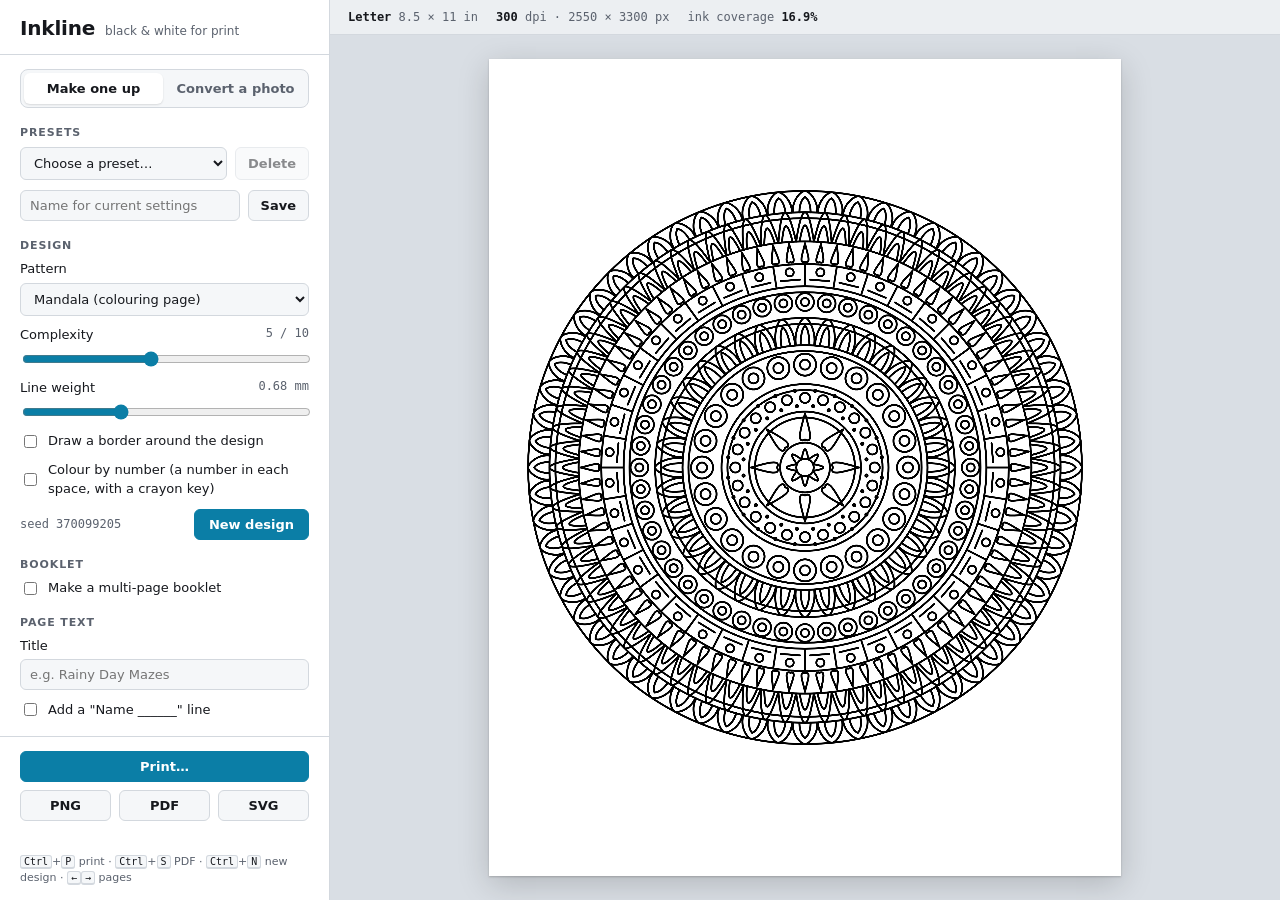
==== commit 72fba209: "Add photo nonograms: turn a photo into a picture logic puzzle - New photo style "Nonogram puzzle (pi" ====
--- a/index.html
+++ b/index.html
@@ -228,12 +228,18 @@
           <option value="engrave">Engraving lines</option>
           <option value="stipple">Stippling dots</option>
           <option value="cbn">Colour by number (with a crayon key)</option>
+          <option value="nono">Nonogram puzzle (picture logic)</option>
           <option value="threshold">Solid black &amp; white</option>
           <option value="line">Line drawing (colouring page)</option>
         </select></div>
       <div class="sub" id="pcbn-opts" hidden>
         <div class="row"><label for="pcbnColours">Colours <output id="pcbnColours-o"></output></label><input type="range" id="pcbnColours" min="4" max="16" value="8"></div>
         <p class="hint">Threshold / detail sets how small the regions get. The key names the crayon for each number.</p>
+      </div>
+      <div class="sub" id="pnono-opts" hidden>
+        <div class="row"><label for="pnonoSize">Squares across <output id="pnonoSize-o"></output></label><input type="range" id="pnonoSize" min="10" max="30" value="15"></div>
+        <label class="check"><input type="checkbox" id="pnonoAnswer"> Show the answer</label>
+        <p class="hint">Threshold sets which squares are shaded. Where logic alone can't finish the picture, a few squares are changed, or shaded to start you off.</p>
       </div>
       <div class="row"><label for="brightness">Brightness <output id="brightness-o"></output></label><input type="range" id="brightness" min="-100" max="100" value="0"></div>
       <div class="row"><label for="contrast">Contrast <output id="contrast-o"></output></label><input type="range" id="contrast" min="20" max="300" value="110"></div>
@@ -945,8 +951,9 @@
   return line.map((x, k) => (shade[k] && blank[k] ? -1 : shade[k] ? 1 : 0));
 }
 // Applies every row and column until nothing changes. Returns the grid (-1 where logic can't decide), or null.
-function solveNonogram(rows, cols) {
-  const h = rows.length, w = cols.length, g = new Array(w * h).fill(-1);
+// start: squares already known (pre-filled squares on a photo nonogram), -1 elsewhere.
+function solveNonogram(rows, cols, start = null) {
+  const h = rows.length, w = cols.length, g = start ? Array.from(start) : new Array(w * h).fill(-1);
   for (let changed = true; changed; ) {
     changed = false;
     for (let r = 0; r < h; r++) {
@@ -960,9 +967,10 @@
   }
   return g;
 }
-function nonoClues(pic, n) {
+function nonoClues(pic, w, h = w) {
   const rows = [], cols = [];
-  for (let k = 0; k < n; k++) { rows.push(nonoRuns(pic.slice(k * n, k * n + n))); cols.push(nonoRuns(pic.filter((_, i) => i % n === k))); }
+  for (let r = 0; r < h; r++) rows.push(nonoRuns(Array.from(pic.slice(r * w, r * w + w))));
+  for (let c = 0; c < w; c++) cols.push(nonoRuns(Array.from({ length: h }, (_, r) => pic[r * w + c])));
   return { rows, cols };
 }
 function makeNonogram(rnd, c) {
@@ -978,7 +986,7 @@
     const ink = pic.reduce((a, b) => a + b, 0) / (n * n);
     if (ink < 0.4 || ink > 0.65) continue;   // too empty is dull, too full is just a block
     const { rows, cols } = nonoClues(pic, n), solved = solveNonogram(rows, cols);
-    if (solved && solved.every((x, i) => x === pic[i])) return { size: n, pic, rows, cols, attempts: attempt + 1 };
+    if (solved && solved.every((x, i) => x === pic[i])) return { size: n, w: n, h: n, pic, rows, cols, attempts: attempt + 1 };
   }
   return null;   // practically never: about half of all in-range pictures solve on their own
 }
@@ -986,21 +994,26 @@
 function genNonogram(ctx, box, rnd, c, lw, g, opts = {}) {
   const nono = makeNonogram(rnd, c);
   if (!nono) return;
-  const { size: n, pic, rows, cols } = nono, slot = 0.7;   // a clue number takes 0.7 of a square
+  drawNonogram(ctx, box, g, lw, nono, opts);
+  return nono;
+}
+// Draws a w x h nonogram: clues, grid and caption, or (opts.solve) the finished picture. nono.givens marks
+// squares printed already shaded, to start from.
+function drawNonogram(ctx, box, g, lw, nono, opts = {}) {
+  const { w, h, pic, rows, cols, givens } = nono, slot = 0.7;   // a clue number takes 0.7 of a square
   const cap = opts.solve ? 0 : Math.min(box.h * 0.1, g.dpi * 0.45);
   const across = opts.solve ? 0 : Math.max(...rows.map(r => Math.max(1, r.length))) * slot + 0.3;
   const down = opts.solve ? 0 : Math.max(...cols.map(r => Math.max(1, r.length))) * slot + 0.3;
-  const cs = Math.min(box.w / (n + across), (box.h - cap) / (n + down)) * 0.96;
-  const x0 = box.x + (box.w - (n + across) * cs) / 2 + across * cs, y0 = box.y + (box.h - cap - (n + down) * cs) / 2 + down * cs, side = n * cs;
+  const cs = Math.min(box.w / (w + across), (box.h - cap) / (h + down)) * 0.96;
+  const x0 = box.x + (box.w - (w + across) * cs) / 2 + across * cs, y0 = box.y + (box.h - cap - (h + down) * cs) / 2 + down * cs;
   ctx.save(); ctx.fillStyle = "#000"; ctx.strokeStyle = "#000"; ctx.lineCap = "square";
-  if (opts.solve) for (let i = 0; i < n * n; i++) if (pic[i]) ctx.fillRect(x0 + (i % n) * cs, y0 + ((i / n) | 0) * cs, cs, cs);
-  for (let k = 0; k <= n; k++) {   // thin square lines, a thicker line every 5, thickest border
-    ctx.lineWidth = k === 0 || k === n ? lw * 1.3 : k % 5 ? lw * 0.35 : lw;
+  for (let i = 0; i < w * h; i++) if (opts.solve ? pic[i] : givens && givens[i]) ctx.fillRect(x0 + (i % w) * cs, y0 + ((i / w) | 0) * cs, cs, cs);
+  for (let k = 0; k <= Math.max(w, h); k++) {   // thin square lines, a thicker line every 5, thickest border
     ctx.beginPath();
-    ctx.moveTo(x0 + k * cs, y0); ctx.lineTo(x0 + k * cs, y0 + side);
-    ctx.moveTo(x0, y0 + k * cs); ctx.lineTo(x0 + side, y0 + k * cs);
-    ctx.stroke();
-  }
+    if (k <= w) { ctx.lineWidth = k === 0 || k === w ? lw * 1.3 : k % 5 ? lw * 0.35 : lw; ctx.moveTo(x0 + k * cs, y0); ctx.lineTo(x0 + k * cs, y0 + h * cs); ctx.stroke(); ctx.beginPath(); }
+    if (k <= h) { ctx.lineWidth = k === 0 || k === h ? lw * 1.3 : k % 5 ? lw * 0.35 : lw; ctx.moveTo(x0, y0 + k * cs); ctx.lineTo(x0 + w * cs, y0 + k * cs); ctx.stroke(); }
+  }
+  const side = h * cs;
   if (!opts.solve) {
     const fs = cs * 0.5, gap = cs * 0.3; ctx.font = `600 ${fs}px ${FONT}`; ctx.textBaseline = "alphabetic";
     ctx.textAlign = "right";   // row clues read left to right, ending beside the grid
@@ -1011,11 +1024,35 @@
       t.forEach((x, k) => ctx.fillText(String(x), x0 + (col + 0.5) * cs, y0 - gap - (t.length - 1 - k) * slot * cs)); });
     const fc = Math.min(g.dpi * 0.13, cap * 0.32), mid = box.x + box.w / 2;
     ctx.font = `400 ${fc}px ${FONT}`; ctx.fillStyle = "#555";
-    ctx.fillText(`${n} × ${n} · shade squares to find the picture`, mid, y0 + side + cap * 0.42);
+    const nGiven = givens ? givens.reduce((a, b) => a + b, 0) : 0;
+    ctx.fillText(`${w} × ${h} · shade squares to find the picture` + (nGiven ? ` · ${nGiven} square${nGiven > 1 ? "s" : ""} shaded to start you off` : ""), mid, y0 + side + cap * 0.42, box.w);
     ctx.fillText("Each number is a run of shaded squares, in order, with at least one gap between runs.", mid, y0 + side + cap * 0.42 + fc * 1.5, box.w);
   }
   ctx.restore();
-  return nono;
+}
+
+// A photo's black & white grid as a fair nonogram. While logic alone can't finish it, flip the undecided
+// square whose tone is nearest the threshold (the change least visible in the picture), each square at
+// most once; if that isn't enough, print some undecided shaded squares already filled in to start from.
+function nonoFromPicture(pic0, lum, w, h, t) {
+  const pic = Uint8Array.from(pic0), flipped = new Set();
+  for (;;) {
+    const { rows, cols } = nonoClues(pic, w, h), sol = solveNonogram(rows, cols), open = [];
+    sol.forEach((x, i) => { if (x < 0 && !flipped.has(i)) open.push(i); });
+    if (sol.every(x => x >= 0)) return { w, h, pic, rows, cols, givens: null, flips: flipped.size };
+    if (!open.length || flipped.size >= 3 * Math.max(w, h)) {
+      const start = new Array(w * h).fill(-1), givens = new Uint8Array(w * h);
+      for (;;) {
+        const s2 = solveNonogram(rows, cols, start), left = [];
+        s2.forEach((x, i) => { if (x < 0) left.push(i); });
+        if (!left.length) return { w, h, pic, rows, cols, givens, flips: flipped.size };
+        const i = left.find(j => pic[j]) ?? left[0];   // an ambiguity always involves shaded squares
+        start[i] = pic[i]; if (pic[i]) givens[i] = 1;
+      }
+    }
+    let best = open[0]; for (const i of open) if (Math.abs(lum[i] - t) < Math.abs(lum[best] - t)) best = i;
+    pic[best] ^= 1; flipped.add(best);
+  }
 }
 
 /* ---------- photo conversion ---------- */
@@ -1081,7 +1118,8 @@
   if (worker !== null) return worker;
   try {
     const src = `"use strict";\nconst BAYER = ${JSON.stringify(BAYER)};\nconst CRAYONS = ${JSON.stringify(CRAYONS)};\nconst cbnDist2 = ${cbnDist2};\n` +
-      [gaussBlur, despeckle, processPixels, cbnLab, cbnComponents, cbnDistance, cbnRegionInfo, cbnMerge, cbnSpots, cbnPalette, cbnModeFilter].join("\n") + "\n" +
+      [gaussBlur, despeckle, processPixels, cbnLab, cbnComponents, cbnDistance, cbnRegionInfo, cbnMerge, cbnSpots, cbnPalette, cbnModeFilter,
+       nonoLine, solveNonogram, nonoClues, nonoFromPicture].join("\n") + `\nconst nonoRuns = ${nonoRuns};\n` +
       `onmessage = e => { const { id, data, ww, wh, p } = e.data; const r = processPixels(data, ww, wh, p);` +
       ` postMessage({ id, ...r }, [r.lum.buffer, r.mask.buffer].concat(r.rgba ? [r.rgba.buffer] : [], r.label ? [r.label.buffer] : [])); };`;
     worker = new Worker(URL.createObjectURL(new Blob([src], { type: "text/javascript" })));
@@ -1419,10 +1457,10 @@
     const kh = cbnKeyHeight(box, g, num("pcbnColours")), gap = (g.dpi || 300) * 0.12;
     keyBox = { x: box.x, y: box.y + box.h - kh, w: box.w, h: kh }; box = { ...box, h: box.h - kh - gap };
   }
-  const cell = Math.max(1, style === "halftone" ? dot * 5 : style === "stipple" ? dot * 2 : style === "cbn" ? (g.dpi || num("dpi")) / CBN_DPI : dot);
+  const cell = Math.max(1, style === "halftone" ? dot * 5 : style === "stipple" ? dot * 2 : style === "cbn" ? (g.dpi || num("dpi")) / CBN_DPI : style === "nono" ? box.w / (num("pnonoSize") * 8) : dot);
   // Converted images are cached (a poster draws the same photo once per sheet). In a dry run (S.collect)
   // this only records what's needed, so the background worker can prepare it before the real draw.
-  const key = [photo.imgId, box.w, box.h, cell, style, v("brightness"), v("contrast"), v("threshold"), v("fit"), v("invert"), style === "cbn" ? v("pcbnColours") : "", photo.rot, photo.zoom, photo.panx, photo.pany].join("|");
+  const key = [photo.imgId, box.w, box.h, cell, style, v("brightness"), v("contrast"), v("threshold"), v("fit"), v("invert"), style === "cbn" ? v("pcbnColours") : style === "nono" ? v("pnonoSize") : "", photo.rot, photo.zoom, photo.panx, photo.pany].join("|");
   let entry = cacheGet(key);
   if (!entry) {
     if (S.collect) { if (!S.collect.some(j => j.key === key)) S.collect.push({ key, box: { ...box }, cell, style, photo }); return; }
@@ -1432,6 +1470,7 @@
   const { ww, wh, lum, mask, wc } = entry, inv = !photo.neutral && v("invert");
   if (style === "engrave") { drawEngraving(ctx, box, g, entry, inv); return; }
   if (style === "stipple") { drawStipple(ctx, box, g, entry, inv); return; }
+  if (style === "nono") { if (entry.nono) drawNonogram(ctx, box, { dpi: g.dpi || 300 }, num("weight") * (g.dpi || 300) / 150, entry.nono, { solve: v("pnonoAnswer") }); return; }
   if (style === "halftone") {
     const sx = box.w / ww, sy = box.h / wh, cellSide = Math.sqrt(sx * sy), vw = g.view;
     const x0 = vw ? Math.max(0, Math.floor((vw.x - box.x) / sx) - 1) : 0, x1 = vw ? Math.min(ww, Math.ceil((vw.x + vw.w - box.x) / sx) + 1) : ww;
@@ -1507,15 +1546,15 @@
   }
   const neutral = !!photo.neutral;   // the test page's grey ramps ignore brightness, contrast, threshold and invert
   const p = { style, br: neutral ? 0 : num("brightness") * 1.28, ct: neutral ? 1 : num("contrast") / 100,
-              t: neutral ? 128 : num("threshold"), inv: !neutral && v("invert"), k: num("pcbnColours") };
+              t: neutral ? 128 : num("threshold"), inv: !neutral && v("invert"), k: num("pcbnColours"), n: num("pnonoSize") };
   return { ww, wh, wc, data: wx.getImageData(0, 0, ww, wh).data, p, exPx: ex * cell, eyPx: ey * cell };   // overhang in page px, for drag-to-pan
 }
 
 // The heavy half: pure pixel maths with no access to the page, so the background worker runs this very
 // function (its source is copied into the worker), and the main thread runs it when no worker is available.
 function processPixels(D, ww, wh, p) {
-  const N = ww * wh, lum = new Float32Array(N), mask = new Uint8Array(N), { style, br, ct, t, inv, k } = p;
-  let label = null, cbn = null;
+  const N = ww * wh, lum = new Float32Array(N), mask = new Uint8Array(N), { style, br, ct, t, inv, k, n } = p;
+  let label = null, cbn = null, nono = null;
   for (let i = 0; i < N; i++) {
     const a = D[i * 4 + 3] / 255; mask[i] = a > 0.02;
     let y = (0.2126 * D[i * 4] + 0.7152 * D[i * 4 + 1] + 0.0722 * D[i * 4 + 2]) * a + 255 * (1 - a);
@@ -1546,6 +1585,23 @@
     const thr = (260 - t) / 60;   // Threshold / detail: higher = more lines (default 2.2, tuned on a grainy photo)
     for (let i = 0; i < N; i++) out[i] = mask[i] && g1[i] - g2[i] < -thr ? 0 : 255;
     despeckle(out, ww, wh, Math.max(12, Math.round(N / 40000)));
+  } else if (style === "nono") {
+    // Photo nonogram: the picture's extent split into exactly n squares across, each square the average
+    // tone of the photo under it (after brightness, contrast and invert), shaded if darker than Threshold.
+    let x0 = ww, y0 = wh, x1 = -1, y1 = -1;
+    for (let i = 0; i < N; i++) if (mask[i]) { const x = i % ww, y = (i / ww) | 0; x0 = Math.min(x0, x); x1 = Math.max(x1, x); y0 = Math.min(y0, y); y1 = Math.max(y1, y); }
+    if (x1 >= 0) {
+      const bw = (x1 - x0 + 1) / n, gw = n, gh = Math.max(1, Math.min(45, Math.round((y1 - y0 + 1) / bw))), bh = (y1 - y0 + 1) / gh;
+      const tone = new Float32Array(gw * gh), pic = new Uint8Array(gw * gh);
+      for (let gy = 0; gy < gh; gy++) for (let gx = 0; gx < gw; gx++) {
+        let sum = 0, cnt = 0;
+        for (let y = Math.floor(y0 + gy * bh); y < Math.floor(y0 + (gy + 1) * bh); y++) for (let x = Math.floor(x0 + gx * bw); x < Math.floor(x0 + (gx + 1) * bw); x++) {
+          const i = y * ww + x; if (mask[i]) { sum += inv ? 255 - lum[i] : lum[i]; cnt++; }
+        }
+        const j = gy * gw + gx; tone[j] = cnt ? sum / cnt : 255; pic[j] = tone[j] < t ? 1 : 0;
+      }
+      nono = nonoFromPicture(pic, tone, gw, gh, t);
+    }
   } else if (style === "cbn") {
     // Colour by number: soften the photo, pick the crayons that match it best, give each pixel the nearest,
     // smooth the edges, then merge regions too narrow to hold a number. Threshold / detail: higher = smaller regions.
@@ -1572,19 +1628,19 @@
     }
   }
   let rgba = null;   // halftone, engraving and stippling are drawn from lum, so they need no image
-  if (style !== "halftone" && style !== "engrave" && style !== "stipple") {
+  if (style !== "halftone" && style !== "engrave" && style !== "stipple" && style !== "nono") {
     rgba = new Uint8ClampedArray(N * 4);
     for (let i = 0; i < N; i++) {
       let o = mask[i] ? out[i] : 255; if (inv && mask[i] && style !== "cbn") o = 255 - o;
       rgba[i * 4] = rgba[i * 4 + 1] = rgba[i * 4 + 2] = o; rgba[i * 4 + 3] = 255;
     }
   }
-  return { lum, mask, rgba, label, cbn };
+  return { lum, mask, rgba, label, cbn, nono };
 }
 
 function conversionResult(inp, r) {
   if (r.rgba) inp.wc.getContext("2d").putImageData(new ImageData(r.rgba, inp.ww, inp.wh), 0, 0);
-  return { ww: inp.ww, wh: inp.wh, lum: r.lum, mask: r.mask, wc: inp.wc, exPx: inp.exPx, eyPx: inp.eyPx, label: r.label, cbn: r.cbn };
+  return { ww: inp.ww, wh: inp.wh, lum: r.lum, mask: r.mask, wc: inp.wc, exPx: inp.exPx, eyPx: inp.eyPx, label: r.label, cbn: r.cbn, nono: r.nono };
 }
 
 // Synchronous conversion on the main thread (used when nothing was prepared in advance, e.g. by tests).
@@ -1664,8 +1720,9 @@
 SvgCtx.prototype.imageSmoothingEnabled = true;   // accepted and ignored
 
 // The page that's showing (single design, or the current booklet page) as a print-size SVG document.
-// Engraving and stippling are the photo styles made of shapes rather than pixels, so they can be saved as SVG.
-const isVectorPhoto = () => S.mode === "convert" && (v("style") === "engrave" || v("style") === "stipple");
+// Engraving, stippling and photo nonograms are the photo styles made of shapes rather than pixels, so they can be saved as SVG.
+const VECTOR_PHOTO_TIPS = { engrave: "Engraving lines save as vector paths", stipple: "Stippling dots save as vector circles", nono: "Photo nonograms save as vector lines and text" };
+const isVectorPhoto = () => S.mode === "convert" && v("style") in VECTOR_PHOTO_TIPS;
 
 function buildSvg() {
   const g = isPoster() ? posterGeom(num("dpi")) : geometry(), ctx = new SvgCtx(g.W, g.H, g.w, g.h);
@@ -2132,6 +2189,8 @@
     ? "Repeated spaces share a number, and spaces side by side get different colours."
     : "Works on mandalas, woven tiles, contours and name pages; choose one of those to see it.";
   $("pcbn-opts").hidden = v("style") !== "cbn";
+  $("pnonoSize-o").textContent = v("pnonoSize");
+  $("pnono-opts").hidden = v("style") !== "nono";
   $("seed-o").textContent = "seed " + S.seed;
   $("pages-o").textContent = v("pages");
   $("zoom-o").textContent = v("zoom") + "%";
@@ -2425,12 +2484,12 @@
   $("save-png").disabled = poster;
   $("save-png").title = poster ? "Posters save as PDF (one page per sheet) or print directly" : "Save PNG (Ctrl+Shift+S)";
   $("save-svg").disabled = (S.mode !== "make" && !isVectorPhoto()) || isTestPage() || isFold();   // pixels, or two pages per sheet
-  $("save-svg").title = isVectorPhoto() ? (v("style") === "stipple" ? "Stippling dots save as vector circles" : "Engraving lines save as vector paths") + ", for laser engravers and plotters"
-    : S.mode === "make" ? "Vector lines for Inkscape, Cricut, Silhouette or laser cutters" : "Photos are made of pixels; choose Engraving lines or Stippling dots for SVG";
+  $("save-svg").title = isVectorPhoto() ? VECTOR_PHOTO_TIPS[v("style")] + (v("style") === "nono" ? ", for editing in Inkscape" : ", for laser engravers and plotters")
+    : S.mode === "make" ? "Vector lines for Inkscape, Cricut, Silhouette or laser cutters" : "Photos are made of pixels; choose Engraving lines, Stippling dots or Nonogram puzzle for SVG";
 }
 
 function saveSvg() {
-  if (S.mode !== "make" && !isVectorPhoto()) { msg("Photos are made of pixels, so they save as PNG or PDF. Choose Engraving lines or Stippling dots for SVG."); return; }
+  if (S.mode !== "make" && !isVectorPhoto()) { msg("Photos are made of pixels, so they save as PNG or PDF. Choose Engraving lines, Stippling dots or Nonogram puzzle for SVG."); return; }
   const name = baseName() + (isPoster() ? "-poster" : isBook() || isPhotoBook() ? `-page${S.bookPage + 1}` : ""), svg = buildSvg();
   if (bridge) { bridge.request(JSON.stringify({ kind: "svg", name, svg }), r => msg(r)); return; }
   const a = document.createElement("a"); a.href = URL.createObjectURL(new Blob([svg], { type: "image/svg+xml" })); a.download = name + ".svg"; a.click();
@@ -2457,6 +2516,7 @@
   "Engraved photo": { mode: "convert", style: "engrave", dot: 2, contrast: 110, brightness: 0, invert: false },
   "Colour-by-number mandala": { mode: "make", gen: "mandala", cbn: true, cbnColours: 6, complexity: 3, weight: 5, frame: false, booklet: false, poster: false },
   "Colour-by-number photo": { mode: "convert", style: "cbn", pcbnColours: 8, threshold: 128, contrast: 110, brightness: 0 },
+  "Photo nonogram": { mode: "convert", style: "nono", pnonoSize: 15, pnonoAnswer: false, threshold: 128, contrast: 110, brightness: 0, invert: false },
   "Stippled photo": { mode: "convert", style: "stipple", dot: 2, contrast: 110, brightness: 0, invert: false },
   "Photo colouring page": { mode: "convert", style: "line", threshold: 128, dot: 2, invert: false },
   "Wall poster 3 × 3": { poster: true, booklet: false, grid: "3x3", overlap: "0.25" },
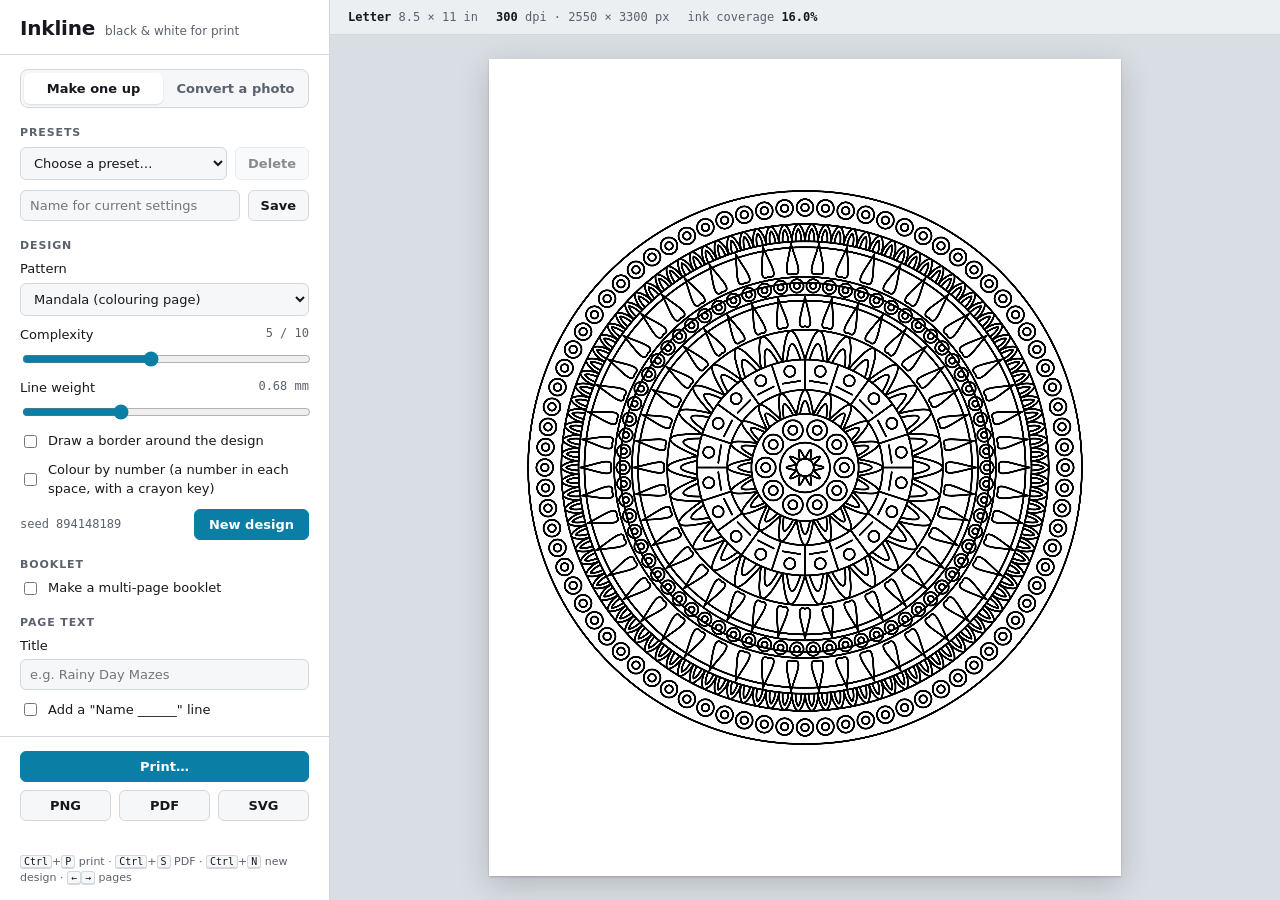
==== commit 8db8c6f3: "Finish colour by number: vector photo outlines, shaded answer pages - Photo outlines are now traced " ====
--- a/index.html
+++ b/index.html
@@ -183,7 +183,7 @@
         <label class="check"><input type="checkbox" id="mix"> Mix every pattern (except name pages)</label>
         <label class="check"><input type="checkbox" id="cover" checked> Cover page</label>
         <label class="check"><input type="checkbox" id="pageNums" checked> Page numbers</label>
-        <label class="check"><input type="checkbox" id="key" checked> Answer pages for puzzles (mazes, dot-to-dots, sudoku, word search, nonograms)</label>
+        <label class="check"><input type="checkbox" id="key" checked> Answer pages for puzzles (mazes, dot-to-dots, sudoku, word search, nonograms) and colour-by-number pages</label>
         <div class="pager"><button class="btn" id="prev" aria-label="Previous page">‹</button><span id="pagepos"></span><button class="btn" id="next" aria-label="Next page">›</button></div>
         <div class="pagetools"><button class="btn mini" id="pageNew">New design for this page</button><button class="btn mini" id="pageOrig" hidden>Back to original</button></div>
         <p class="hint">PDF and Print use every page. PNG and SVG save the page shown.</p>
@@ -1118,7 +1118,7 @@
   if (worker !== null) return worker;
   try {
     const src = `"use strict";\nconst BAYER = ${JSON.stringify(BAYER)};\nconst CRAYONS = ${JSON.stringify(CRAYONS)};\nconst cbnDist2 = ${cbnDist2};\n` +
-      [gaussBlur, despeckle, processPixels, cbnLab, cbnComponents, cbnDistance, cbnRegionInfo, cbnMerge, cbnSpots, cbnPalette, cbnModeFilter,
+      [gaussBlur, despeckle, processPixels, cbnLab, cbnComponents, cbnDistance, cbnRegionInfo, cbnMerge, cbnSpots, cbnTrace, cbnPalette, cbnModeFilter,
        nonoLine, solveNonogram, nonoClues, nonoFromPicture].join("\n") + `\nconst nonoRuns = ${nonoRuns};\n` +
       `onmessage = e => { const { id, data, ww, wh, p } = e.data; const r = processPixels(data, ww, wh, p);` +
       ` postMessage({ id, ...r }, [r.lum.buffer, r.mask.buffer].concat(r.rgba ? [r.rgba.buffer] : [], r.label ? [r.label.buffer] : [])); };`;
@@ -1329,6 +1329,59 @@
     if (list.every(q => (q[1] - x) ** 2 + (q[2] - y) ** 2 >= gap * gap)) list.push([l, x, y, d[i]]);
   }
   return spots.flat();
+}
+// Borders between regions as smooth vector lines. Every cell edge with a different region (or nothing) on
+// each side is a border edge; edges are chained into lines that end where three or more borders meet, so
+// smoothing never pulls lines apart at a junction. Each line is simplified (Douglas-Peucker, removing the
+// pixel staircase) and rounded (Chaikin). Returns lines as flat [x0, y0, x1, y1, ...] in grid-corner units.
+function cbnTrace(label, w, h) {
+  const W = w + 1, at = (x, y) => (x < 0 || y < 0 || x >= w || y >= h ? -1 : label[y * w + x]), ev0 = [], ev1 = [];
+  for (let y = 0; y < h; y++) for (let x = 0; x <= w; x++) if (at(x - 1, y) !== at(x, y)) { ev0.push(y * W + x); ev1.push((y + 1) * W + x); }
+  for (let y = 0; y <= h; y++) for (let x = 0; x < w; x++) if (at(x, y - 1) !== at(x, y)) { ev0.push(y * W + x); ev1.push(y * W + x + 1); }
+  const deg = new Map(), adj = new Map();
+  ev0.forEach((a, e) => { for (const v of [a, ev1[e]]) { deg.set(v, (deg.get(v) || 0) + 1); let l = adj.get(v); if (!l) adj.set(v, (l = [])); l.push(e); } });
+  const used = new Uint8Array(ev0.length), lines = [];
+  const walk = (v, e) => {   // follow edges from vertex v through vertices of degree 2
+    const pts = [v];
+    for (;;) {
+      used[e] = 1; v = ev0[e] === v ? ev1[e] : ev0[e]; pts.push(v);
+      if (deg.get(v) !== 2) break;
+      const next = adj.get(v).find(f => !used[f]); if (next === undefined) break;
+      e = next;
+    }
+    return pts.map(q => [q % W, (q / W) | 0]);
+  };
+  const dp = (pts, tol) => {   // Douglas-Peucker
+    if (pts.length < 3) return pts;
+    const keep = new Uint8Array(pts.length); keep[0] = keep[pts.length - 1] = 1;
+    const stack = [[0, pts.length - 1]];
+    while (stack.length) {
+      const [a, b] = stack.pop(), [ax, ay] = pts[a], [bx, by] = pts[b], L = Math.hypot(bx - ax, by - ay) || 1;
+      let worst = -1, far = 0;
+      for (let i = a + 1; i < b; i++) { const d = Math.abs((bx - ax) * (ay - pts[i][1]) - (ax - pts[i][0]) * (by - ay)) / L; if (d > far) { far = d; worst = i; } }
+      if (far > tol) { keep[worst] = 1; stack.push([a, worst], [worst, b]); }
+    }
+    return pts.filter((_, i) => keep[i]);
+  };
+  const chaikin = (pts, closed) => {
+    const out = closed ? [] : [pts[0]], n = pts.length;
+    for (let i = 0; i < (closed ? n : n - 1); i++) {
+      const [ax, ay] = pts[i], [bx, by] = pts[(i + 1) % n];
+      out.push([ax * 0.75 + bx * 0.25, ay * 0.75 + by * 0.25], [ax * 0.25 + bx * 0.75, ay * 0.25 + by * 0.75]);
+    }
+    if (closed) out.push(out[0]); else out.push(pts[n - 1]);
+    return out;
+  };
+  const emit = (pts, closed) => {
+    let q = dp(pts, 0.8);
+    if (closed) q = q.slice(0, -1);
+    if (q.length >= (closed ? 3 : 2)) { q = chaikin(q, closed); q = chaikin(closed ? q.slice(0, -1) : q, closed); }
+    else if (closed) return;
+    lines.push(Float32Array.from(q.flat()));
+  };
+  for (const [v, d] of deg) if (d !== 2) for (const e of adj.get(v)) if (!used[e]) emit(walk(v, e), false);
+  for (let e = 0; e < ev0.length; e++) if (!used[e]) emit(walk(ev0[e], e), true);   // loops with no junction on them
+  return lines;
 }
 // Which k crayons best match the photo: start from all of them and drop the least missed, one at a time.
 function cbnPalette(R, G, B, mask, k) {
@@ -1445,6 +1498,31 @@
   return r;
 }
 
+// Answer page for a colour-by-number design: the page's own design, shrunk into the slot, with each numbered
+// space shaded grey by its number (1 lightest), so a finished page can be checked against it.
+function drawCbnAnswer(ctx, g, slot, d, lw) {
+  const box = designBox(g, d), kh = cbnKeyHeight(box, g, num("cbnColours")), art = { ...box, h: box.h - kh - g.dpi * 0.12 };
+  const r = cbnPattern(g, art, d, lw), num_ = new Map(r.spots.map(q => [q.id, q.n])), top = Math.max(1, r.names.length);
+  const cv = document.createElement("canvas"); cv.width = r.w; cv.height = r.h;
+  const x = cv.getContext("2d"), im = x.createImageData(r.w, r.h);
+  for (let i = 0; i < r.w * r.h; i++) {
+    const n = num_.get(r.label[i]), v_ = n ? Math.round(255 * (1 - (0.12 + 0.6 * (n - 1) / Math.max(1, top - 1)))) : 255;
+    im.data[i * 4] = im.data[i * 4 + 1] = im.data[i * 4 + 2] = v_; im.data[i * 4 + 3] = 255;
+  }
+  x.putImageData(im, 0, 0);
+  const fs = g.dpi * 0.1, area = { ...slot, h: slot.h - fs * 1.6 }, k = Math.min(area.w / art.w, area.h / art.h);
+  const ox = area.x + (area.w - art.w * k) / 2, oy = area.y + (area.h - art.h * k) / 2;
+  ctx.save();
+  ctx.drawImage(cv, ox, oy, art.w * k, art.h * k);
+  ctx.transform(k, 0, 0, k, ox - art.x * k, oy - art.y * k);   // the page's design, drawn exactly as on its page
+  ctx.strokeStyle = "#000"; ctx.fillStyle = "#000"; ctx.lineWidth = lw;
+  drawDesign(ctx, g, art, d.gen, d.seed, d.c, lw);
+  ctx.restore();
+  ctx.save(); ctx.font = `400 ${fs}px ${FONT}`; ctx.fillStyle = "#555"; ctx.textAlign = "center";
+  ctx.fillText(`Shaded by number: 1 lightest to ${top} darkest`, slot.x + slot.w / 2, slot.y + slot.h - fs * 0.3, slot.w);
+  ctx.restore();
+}
+
 // o.style / o.dot override the sidebar (the printer test page shows every style side by side).
 function convert(ctx, box, g = {}, photo = curPhoto(), o = {}) {
   let keyBox = null;
@@ -1484,13 +1562,17 @@
     }
     ctx.restore(); return;
   }
-  // colour-by-number outlines are finer than a low-resolution preview: smoothing keeps them from dropping out
-  ctx.imageSmoothingEnabled = style === "cbn" && box.w < ww; ctx.drawImage(wc, box.x, box.y, box.w, box.h); ctx.imageSmoothingEnabled = true;
-  if (style === "cbn" && entry.cbn) {
+  if (style === "cbn") {
+    if (!entry.cbn) return;
     const sx = box.w / ww, sy = box.h / wh, cbn = entry.cbn;
+    ctx.save(); ctx.strokeStyle = "#000"; ctx.lineWidth = 2 * sx; ctx.lineJoin = "round"; ctx.lineCap = "round"; ctx.beginPath();
+    for (const l of cbn.lines) { ctx.moveTo(box.x + l[0] * sx, box.y + l[1] * sy); for (let k = 2; k < l.length; k += 2) ctx.lineTo(box.x + l[k] * sx, box.y + l[k + 1] * sy); }
+    ctx.stroke(); ctx.restore();
     drawCbnNumbers(ctx, cbn.spots.map(([l, x, y, r]) => ({ n: cbn.colour[l] + 1, x: box.x + (x + 0.5) * sx, y: box.y + (y + 0.5) * sy, r: r * sx })), g);
     drawCbnKey(ctx, keyBox, cbn.pal.map(i => CRAYONS[i][0]), g);
-  }
+    return;
+  }
+  ctx.imageSmoothingEnabled = false; ctx.drawImage(wc, box.x, box.y, box.w, box.h); ctx.imageSmoothingEnabled = true;
 }
 
 // Separable Gaussian blur with clamped edges.
@@ -1620,15 +1702,10 @@
     label = merged.label;
     const used = [...new Set(merged.info.map(o => o.c))].sort((a, b) => a - b), renum = new Map(used.map((c, j) => [c, j]));   // crayons merged away leave the key
     cbn = { pal: used.map(j => pal[j]), colour: merged.info.map(o => renum.get(o.c)), spots: cbnSpots(label, merged.info, ww, wh, minR, 2 * 150) };
-    for (let i = 0; i < N; i++) {   // outlines two pixels wide (one each side of a border), and round the picture
-      if (!mask[i]) continue;
-      const x = i % ww, y = (i / ww) | 0, l = label[i];
-      if (x <= 1 || y <= 1 || x >= ww - 2 || y >= wh - 2 || label[i - 1] !== l || label[i + 1] !== l || label[i - ww] !== l || label[i + ww] !== l
-          || !mask[i - 2] || !mask[i + 2] || !mask[i - 2 * ww] || !mask[i + 2 * ww]) out[i] = 0;
-    }
+    cbn.lines = cbnTrace(label, ww, wh);   // outlines as vector lines, so the page prints crisp and saves as SVG
   }
   let rgba = null;   // halftone, engraving and stippling are drawn from lum, so they need no image
-  if (style !== "halftone" && style !== "engrave" && style !== "stipple" && style !== "nono") {
+  if (style !== "halftone" && style !== "engrave" && style !== "stipple" && style !== "nono" && style !== "cbn") {
     rgba = new Uint8ClampedArray(N * 4);
     for (let i = 0; i < N; i++) {
       let o = mask[i] ? out[i] : 255; if (inv && mask[i] && style !== "cbn") o = 255 - o;
@@ -1665,6 +1742,12 @@
     this.meas = document.createElement("canvas").getContext("2d");   // real canvas, only for text widths
   }
   setTransform() {}                                   // pages always draw with the identity transform
+  transform(a, b, c, d, e, f) { this.out.push(`<g transform="matrix(${[a, b, c, d, e, f].map(n => +n.toFixed(5)).join(" ")})">`); this.st.groups++; }   // undone by restore()
+  drawImage(img, x, y, w, h) {   // a small embedded picture (colour-by-number answer shading)
+    const c = img instanceof HTMLCanvasElement ? img : Object.assign(document.createElement("canvas"), { width: img.width, height: img.height });
+    if (c !== img) c.getContext("2d").drawImage(img, 0, 0);
+    this.out.push(`<image x="${fx(x)}" y="${fx(y)}" width="${fx(w)}" height="${fx(h)}" preserveAspectRatio="none" href="${c.toDataURL("image/png")}"/>`);
+  }
   beginPath() { this.d = []; this.cur = null; }
   moveTo(x, y) { this.d.push(`M${fx(x)} ${fx(y)}`); this.cur = this.start = [x, y]; }
   lineTo(x, y) { if (!this.cur) return this.moveTo(x, y); this.d.push(`L${fx(x)} ${fx(y)}`); this.cur = [x, y]; }
@@ -1721,7 +1804,7 @@
 
 // The page that's showing (single design, or the current booklet page) as a print-size SVG document.
 // Engraving, stippling and photo nonograms are the photo styles made of shapes rather than pixels, so they can be saved as SVG.
-const VECTOR_PHOTO_TIPS = { engrave: "Engraving lines save as vector paths", stipple: "Stippling dots save as vector circles", nono: "Photo nonograms save as vector lines and text" };
+const VECTOR_PHOTO_TIPS = { engrave: "Engraving lines save as vector paths", stipple: "Stippling dots save as vector circles", nono: "Photo nonograms save as vector lines and text", cbn: "Colour-by-number outlines save as vector lines" };
 const isVectorPhoto = () => S.mode === "convert" && v("style") in VECTOR_PHOTO_TIPS;
 
 function buildSvg() {
@@ -1793,7 +1876,7 @@
   if (v("cover")) pages.push({ kind: "cover", title: title || (mix ? "Colouring & puzzle book" : GEN_NAMES[v("gen")] + " book"), designs,
                                artSeed: S.pageSeeds.cover ?? (S.seed ^ 0x5bd1e995) >>> 0 });
   pages.push(...designs);
-  const puzzles = designs.filter(d => HAS_ANSWER(d.gen));
+  const puzzles = designs.filter(d => HAS_ANSWER(d.gen) || isCbnDesign(d.gen));   // colour-by-number pages get a shaded answer
   if (v("key")) for (let i = 0; i < puzzles.length; i += 4) pages.push({ kind: "answers", header: true, title: "Answers", items: puzzles.slice(i, i + 4) });
   let no = 1; for (const p of pages) if (p.kind !== "cover" && nums) p.pageNo = no++;
   return pages;
@@ -1859,7 +1942,8 @@
       ctx.fillText(d.pageNo ? `${d.label} · page ${d.pageNo}` : d.label, cell.x, cell.y + fs); ctx.restore();
       ctx.lineWidth = Math.max(1, lw * 0.45);
       const slot = inset({ ...cell, y: cell.y + fs * 1.6, h: cell.h - fs * 1.6 }, fs * 0.6);   // not "area": that's the page layout above
-      if (d.gen === "maze") {
+      if (isCbnDesign(d.gen)) drawCbnAnswer(ctx, g, slot, d, lw);
+      else if (d.gen === "maze") {
         const grid = mazeGrid(designBox(g, d), d.c);   // same grid as the puzzle page, so it's the same maze
         drawDesign(ctx, g, slot, "maze", d.seed, d.c, ctx.lineWidth, { grid, solve: true });
       } else if (d.gen === "sudoku" || d.gen === "words" || d.gen === "nonogram") drawDesign(ctx, g, slot, d.gen, d.seed, d.c, lw, { solve: true });   // same seed, same puzzle, filled in
@@ -2185,7 +2269,9 @@
   $("pcbnColours-o").textContent = v("pcbnColours");
   $("cbnColours-o").textContent = v("cbnColours");
   $("cbn-opts").hidden = !v("cbn");
-  $("cbnNote").textContent = CBN_GENS.includes(v("gen")) || (v("booklet") && v("mix"))
+  $("cbnNote").textContent = v("gen") === "name" && (v("nameBg") === "none" || v("nameBg") === "flow")
+    ? "Flow lines and plain pages enclose few spaces: choose Woven tiles or Contours around the letters for more to colour."
+    : CBN_GENS.includes(v("gen")) || (v("booklet") && v("mix"))
     ? "Repeated spaces share a number, and spaces side by side get different colours."
     : "Works on mandalas, woven tiles, contours and name pages; choose one of those to see it.";
   $("pcbn-opts").hidden = v("style") !== "cbn";
@@ -2484,12 +2570,12 @@
   $("save-png").disabled = poster;
   $("save-png").title = poster ? "Posters save as PDF (one page per sheet) or print directly" : "Save PNG (Ctrl+Shift+S)";
   $("save-svg").disabled = (S.mode !== "make" && !isVectorPhoto()) || isTestPage() || isFold();   // pixels, or two pages per sheet
-  $("save-svg").title = isVectorPhoto() ? VECTOR_PHOTO_TIPS[v("style")] + (v("style") === "nono" ? ", for editing in Inkscape" : ", for laser engravers and plotters")
-    : S.mode === "make" ? "Vector lines for Inkscape, Cricut, Silhouette or laser cutters" : "Photos are made of pixels; choose Engraving lines, Stippling dots or Nonogram puzzle for SVG";
+  $("save-svg").title = isVectorPhoto() ? VECTOR_PHOTO_TIPS[v("style")] + (v("style") === "nono" || v("style") === "cbn" ? ", for editing in Inkscape" : ", for laser engravers and plotters")
+    : S.mode === "make" ? "Vector lines for Inkscape, Cricut, Silhouette or laser cutters" : "Photos are made of pixels; choose Engraving, Stippling, Colour by number or Nonogram for SVG";
 }
 
 function saveSvg() {
-  if (S.mode !== "make" && !isVectorPhoto()) { msg("Photos are made of pixels, so they save as PNG or PDF. Choose Engraving lines, Stippling dots or Nonogram puzzle for SVG."); return; }
+  if (S.mode !== "make" && !isVectorPhoto()) { msg("Photos are made of pixels, so they save as PNG or PDF. Choose Engraving, Stippling, Colour by number or Nonogram for SVG."); return; }
   const name = baseName() + (isPoster() ? "-poster" : isBook() || isPhotoBook() ? `-page${S.bookPage + 1}` : ""), svg = buildSvg();
   if (bridge) { bridge.request(JSON.stringify({ kind: "svg", name, svg }), r => msg(r)); return; }
   const a = document.createElement("a"); a.href = URL.createObjectURL(new Blob([svg], { type: "image/svg+xml" })); a.download = name + ".svg"; a.click();
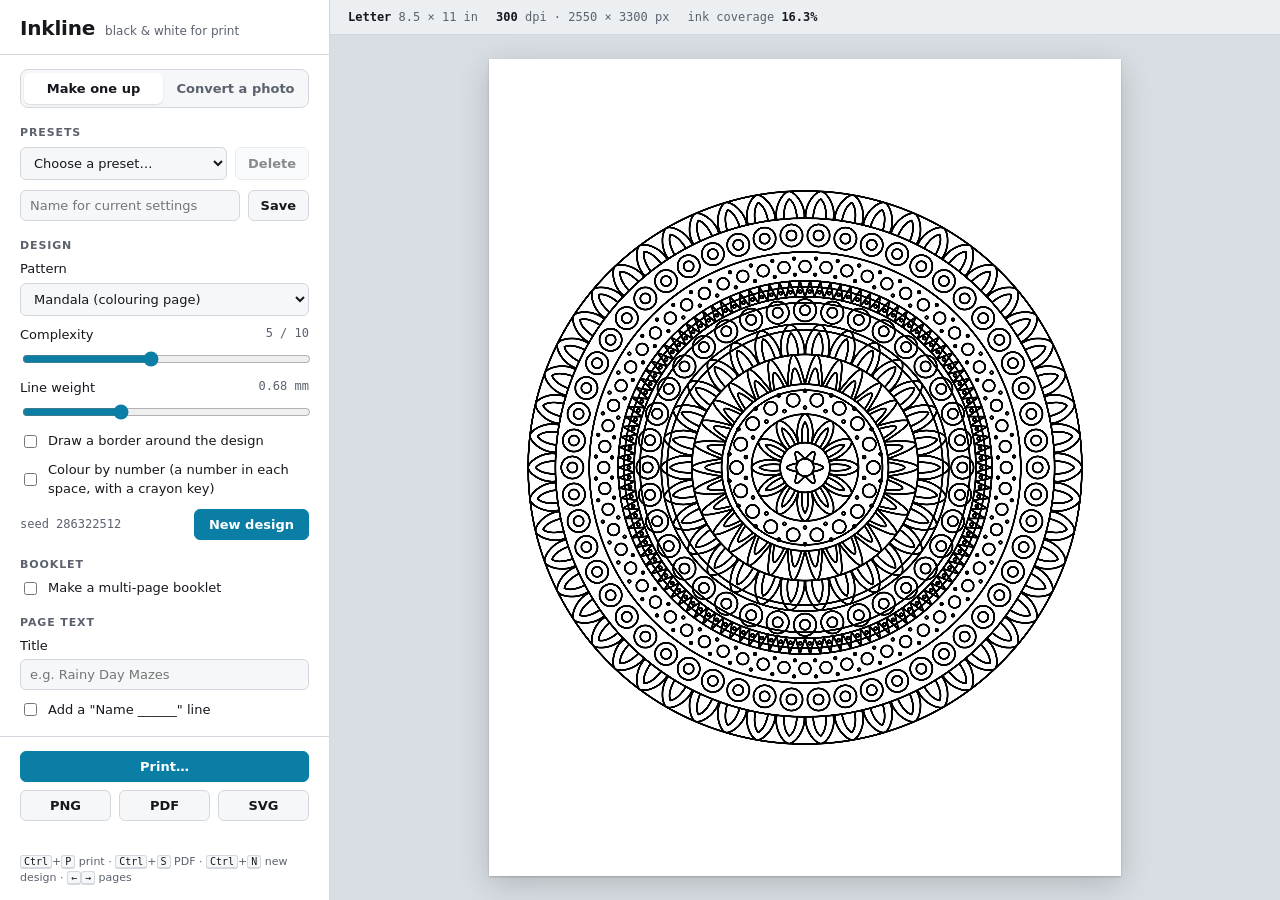
==== commit 8c30e138: "Add shaped mazes: hearts, stars, fish, houses and words - New "Maze shape" option for mazes: Rectang" ====
--- a/index.html
+++ b/index.html
@@ -156,6 +156,11 @@
           <select id="wsTheme"><option value="animals">Animals</option><option value="ocean">Ocean</option><option value="space">Space</option><option value="food">Food</option><option value="weather">Weather</option><option value="sports">Sports</option><option value="custom">Your own list</option></select></div>
         <div class="row" id="wsWords-row" hidden><label for="wsWords">Your words</label><input type="text" id="wsWords" maxlength="300" placeholder="e.g. mum, dad, grandma, pizza"></div>
         <p class="hint" id="wsNote"></p>
+      </div>
+      <div class="sub" id="maze-opts" hidden>
+        <div class="row"><label for="mazeShape">Maze shape</label>
+          <select id="mazeShape"><option value="rect">Rectangle</option><option value="heart">Heart</option><option value="star">Star</option><option value="fish">Fish</option><option value="house">House</option><option value="word">A word or name</option></select></div>
+        <div class="row" id="mazeWord-row" hidden><label for="mazeWord">Word or name</label><input type="text" id="mazeWord" maxlength="12" value="Maze" placeholder="e.g. Maya"></div>
       </div>
       <div class="sub" id="name-opts" hidden>
         <div class="row"><label for="nameText">Name or word</label><input type="text" id="nameText" maxlength="40" value="Hello" placeholder="e.g. Maya, Happy Birthday"></div>
@@ -401,12 +406,61 @@
   }
 }
 
+// Shaped mazes: which grid cells the maze may use. A shape (the dot-to-dot outlines) or a word in heavy
+// letters is drawn into a canvas one pixel per cell; separate pieces (letters) are then joined by the
+// shortest corridors, so the maze is always one piece. null means the plain rectangle.
+function mazeMask(shape, cols, rows, word) {
+  if (!shape || shape === "rect") return null;
+  const cv = document.createElement("canvas"); cv.width = cols; cv.height = rows;
+  const x = cv.getContext("2d", { willReadFrequently: true }); x.fillStyle = "#000"; x.strokeStyle = "#000";
+  if (shape === "word") {
+    const t = (word || "").trim() || "Maze";
+    x.font = `900 100px ${FONT}`; const fs = Math.min(cols * 0.86 / x.measureText(t).width * 100, rows * 0.62);
+    x.font = `900 ${fs}px ${FONT}`; x.textAlign = "center"; x.textBaseline = "middle"; x.fillText(t, cols / 2, rows / 2);
+  } else {
+    const line = denseOutline(DOT_SHAPES[shape](mulberry32(7)).pts), xs = line.map(p => p[0]), ys = line.map(p => p[1]);
+    const bw = Math.max(...xs) - Math.min(...xs), bh = Math.max(...ys) - Math.min(...ys), sc = Math.min(cols * 0.96 / bw, rows * 0.96 / bh);
+    const ox = cols / 2 - (Math.min(...xs) + bw / 2) * sc, oy = rows / 2 - (Math.min(...ys) + bh / 2) * sc;
+    x.beginPath(); line.forEach(([px, py], i) => (i ? x.lineTo : x.moveTo).call(x, ox + px * sc, oy + py * sc)); x.closePath(); x.fill();
+  }
+  const d = x.getImageData(0, 0, cols, rows).data, N = cols * rows, mask = new Uint8Array(N);
+  for (let i = 0; i < N; i++) mask[i] = d[i * 4 + 3] > 127 ? 1 : 0;
+  const nbrs = i => { const x0 = i % cols, o = []; if (x0 > 0) o.push(i - 1); if (x0 < cols - 1) o.push(i + 1); if (i >= cols) o.push(i - cols); if (i < N - cols) o.push(i + cols); return o; };
+  for (let guard = 0; guard < 64; guard++) {   // join the pieces, nearest first, until there is one
+    const comp = new Int32Array(N).fill(-1), sizes = []; let n = 0;
+    for (let i = 0; i < N; i++) if (mask[i] && comp[i] < 0) {
+      const st = [i]; comp[i] = n; let k = 0;
+      while (st.length) { const q = st.pop(); k++; for (const j of nbrs(q)) if (mask[j] && comp[j] < 0) { comp[j] = n; st.push(j); } }
+      sizes.push(k); n++;
+    }
+    if (n <= 1) break;
+    const main = sizes.indexOf(Math.max(...sizes)), from = new Int32Array(N).fill(-2), queue = [];
+    for (let i = 0; i < N; i++) if (comp[i] === main) { from[i] = -1; queue.push(i); }
+    let hit = -1;
+    for (let h = 0; h < queue.length && hit < 0; h++) for (const j of nbrs(queue[h])) {
+      if (from[j] !== -2) continue; from[j] = queue[h];
+      if (mask[j]) { hit = j; break; } queue.push(j);
+    }
+    if (hit < 0) break;
+    for (let i = from[hit]; i >= 0 && comp[i] !== main; i = from[i]) mask[i] = 1;
+  }
+  return mask;
+}
+
 // Grid size for a maze in a given box. Answer keys reuse the puzzle page's grid so they draw the same maze.
-function mazeGrid(box, c) { const cols = 8 + c * 5; return { cols, rows: Math.max(2, Math.floor(box.h / (box.w / cols))) }; }
+// Shaped mazes use part of the box, so they get a finer grid. Words get the finest, growing with their length,
+// so each letter's strokes stay at least three paths wide.
+function mazeGrid(box, c) {
+  const shape = v("mazeShape"), len = Math.max(4, ((v("mazeWord") || "").trim() || "Maze").length);
+  const cols = shape === "word" ? Math.round(Math.max(48, (8 + c * 5) * 1.4) * len / 4) : Math.round((8 + c * 5) * (shape && shape !== "rect" ? 1.3 : 1));
+  return { cols, rows: Math.max(2, Math.floor(box.h / (box.w / cols))) };
+}
 
 function genMaze(ctx, box, rnd, c, opts = {}) {
   const { cols, rows } = opts.grid || mazeGrid(box, c), cs = Math.min(box.w / cols, box.h / rows);
   const ox = box.x + (box.w - cols * cs) / 2, oy = box.y + (box.h - rows * cs) / 2;
+  const mask = mazeMask(v("mazeShape"), cols, rows, v("mazeWord"));
+  if (mask) return genShapedMaze(ctx, rnd, cols, rows, cs, ox, oy, mask, opts);
   const E = new Uint8Array(cols * rows).fill(1), Sw = new Uint8Array(cols * rows).fill(1), seen = new Uint8Array(cols * rows);
   const parent = new Int32Array(cols * rows).fill(-1);   // carving tree: following parents from any cell leads to the entrance
   const stack = [0]; seen[0] = 1;
@@ -438,6 +492,46 @@
     if (Sw[i] && y < rows - 1) { ctx.moveTo(X, Y + cs); ctx.lineTo(X + cs, Y + cs); }
   }
   ctx.stroke();
+}
+
+// A maze inside a mask: entrance at the top-most cell (opening upward), exit at the bottom-most (opening
+// downward), carved by the same depth-first walk as the rectangle, so every cell is reachable by one route.
+function genShapedMaze(ctx, rnd, cols, rows, cs, ox, oy, mask, opts) {
+  const N = cols * rows, E = new Uint8Array(N).fill(1), Sw = new Uint8Array(N).fill(1), seen = new Uint8Array(N), parent = new Int32Array(N).fill(-1);
+  const inside = i => i >= 0 && i < N && mask[i];
+  let entrance = -1, exit = -1; for (let i = 0; i < N; i++) if (mask[i]) { if (entrance < 0) entrance = i; exit = i; }
+  const stack = [entrance]; seen[entrance] = 1;
+  while (stack.length) {
+    const cur = stack[stack.length - 1], x = cur % cols, nb = [];
+    if (x > 0 && inside(cur - 1) && !seen[cur - 1]) nb.push(cur - 1);
+    if (x < cols - 1 && inside(cur + 1) && !seen[cur + 1]) nb.push(cur + 1);
+    if (inside(cur - cols) && !seen[cur - cols]) nb.push(cur - cols);
+    if (inside(cur + cols) && !seen[cur + cols]) nb.push(cur + cols);
+    if (!nb.length) { stack.pop(); continue; }
+    const nx = nb[(rnd() * nb.length) | 0];
+    if (nx === cur + 1) E[cur] = 0; else if (nx === cur - 1) E[nx] = 0; else if (nx === cur + cols) Sw[cur] = 0; else Sw[nx] = 0;
+    seen[nx] = 1; parent[nx] = cur; stack.push(nx);
+  }
+  const centre = i => [ox + (i % cols + 0.5) * cs, oy + (((i / cols) | 0) + 0.5) * cs];
+  if (opts.solve) {
+    ctx.save(); ctx.strokeStyle = "#8a8a8a"; ctx.lineWidth = cs * 0.38; ctx.lineCap = "round"; ctx.lineJoin = "round";
+    const [ex, ey] = centre(exit), [nx0, ny0] = centre(entrance);
+    ctx.beginPath(); ctx.moveTo(ex, ey + cs);   // out of the exit gap
+    for (let i = exit; i !== -1; i = parent[i]) ctx.lineTo(...centre(i));
+    ctx.lineTo(nx0, ny0 - cs); ctx.stroke(); ctx.restore();   // out of the entrance gap
+  }
+  ctx.lineCap = "square"; ctx.beginPath();
+  const wall = (x1, y1, x2, y2) => { ctx.moveTo(x1, y1); ctx.lineTo(x2, y2); };
+  for (let i = 0; i < N; i++) {
+    if (!mask[i]) continue;
+    const x = i % cols, y = (i / cols) | 0, X = ox + x * cs, Y = oy + y * cs;
+    if (!inside(i - cols) && i !== entrance) wall(X, Y, X + cs, Y);
+    if (x === 0 || !mask[i - 1]) wall(X, Y, X, Y + cs);
+    if (x === cols - 1 || !mask[i + 1] || E[i]) wall(X + cs, Y, X + cs, Y + cs);
+    if ((!inside(i + cols) && i !== exit) || (inside(i + cols) && Sw[i])) wall(X, Y + cs, X + cs, Y + cs);
+  }
+  ctx.stroke();
+  return { cells: mask.reduce((a, b) => a + b, 0), reached: seen.reduce((a, b) => a + b, 0), entrance, exit };
 }
 
 function genTruchet(ctx, box, rnd, c) {
@@ -1852,7 +1946,7 @@
 function drawDesign(ctx, g, box, gen, seed, c, lw, opts) {
   const rnd = mulberry32(seed);
   if (gen === "mandala") genMandala(ctx, box, rnd, c, lw);
-  else if (gen === "maze") genMaze(ctx, box, rnd, c, opts);
+  else if (gen === "maze") return genMaze(ctx, box, rnd, c, opts);
   else if (gen === "truchet") genTruchet(ctx, box, rnd, c);
   else if (gen === "contour") genContour(ctx, box, rnd, c, lw, g.dpi, seed);
   else if (gen === "dots") return genDots(ctx, box, rnd, c, lw, g, opts);
@@ -2284,6 +2378,8 @@
   $("book-opts").hidden = !v("booklet");
   $("name-opts").hidden = v("gen") !== "name";
   $("words-opts").hidden = v("gen") !== "words";
+  $("maze-opts").hidden = !(v("gen") === "maze" || (v("booklet") && v("mix")));
+  $("mazeWord-row").hidden = v("mazeShape") !== "word";
   $("wsWords-row").hidden = v("wsTheme") !== "custom";
   $("testpage-hint").hidden = !isTestPage();
   $("fold-row").hidden = !(isBook() || isPhotoBook());
@@ -2591,11 +2687,12 @@
    ~/.config/inkline/presets.json (its browser storage doesn't survive a restart); a plain browser uses localStorage. */
 const BUILTIN_PRESETS = {
   "Colouring page, bold lines": { mode: "make", gen: "mandala", complexity: 5, weight: 7, frame: false, cbn: false, booklet: false, poster: false },
-  "Classroom maze worksheet": { mode: "make", gen: "maze", complexity: 4, weight: 4, title: "Maze time", nameLine: true, booklet: false, poster: false },
-  "Maze booklet with answers": { mode: "make", gen: "maze", booklet: true, pages: 10, ramp: true, mix: false, cover: true, pageNums: true, key: true, poster: false },
+  "Classroom maze worksheet": { mode: "make", gen: "maze", mazeShape: "rect", complexity: 4, weight: 4, title: "Maze time", nameLine: true, booklet: false, poster: false },
+  "Maze booklet with answers": { mode: "make", gen: "maze", mazeShape: "rect", booklet: true, pages: 10, ramp: true, mix: false, cover: true, pageNums: true, key: true, poster: false },
   "Name colouring page": { mode: "make", gen: "name", nameBg: "flow", complexity: 3, weight: 5, frame: false, cbn: false, booklet: false, poster: false },
   "Word search booklet with answers": { mode: "make", gen: "words", wsTheme: "animals", booklet: true, pages: 8, ramp: true, mix: false, cover: true, pageNums: true, key: true, poster: false, weight: 3 },
   "Sudoku booklet with answers": { mode: "make", gen: "sudoku", booklet: true, pages: 10, ramp: true, mix: false, cover: true, pageNums: true, key: true, poster: false },
+  "Name maze": { mode: "make", gen: "maze", mazeShape: "word", mazeWord: "Maya", complexity: 4, weight: 4, booklet: false, poster: false },
   "Nonogram booklet with answers": { mode: "make", gen: "nonogram", booklet: true, pages: 8, ramp: true, mix: false, cover: true, pageNums: true, key: true, poster: false },
   "Dot-to-dot booklet with answers": { mode: "make", gen: "dots", booklet: true, pages: 8, ramp: true, mix: false, cover: true, pageNums: true, key: true, poster: false, weight: 4 },
   "Newspaper halftone photo": { mode: "convert", style: "halftone", dot: 3, contrast: 120, brightness: 0, invert: false },
